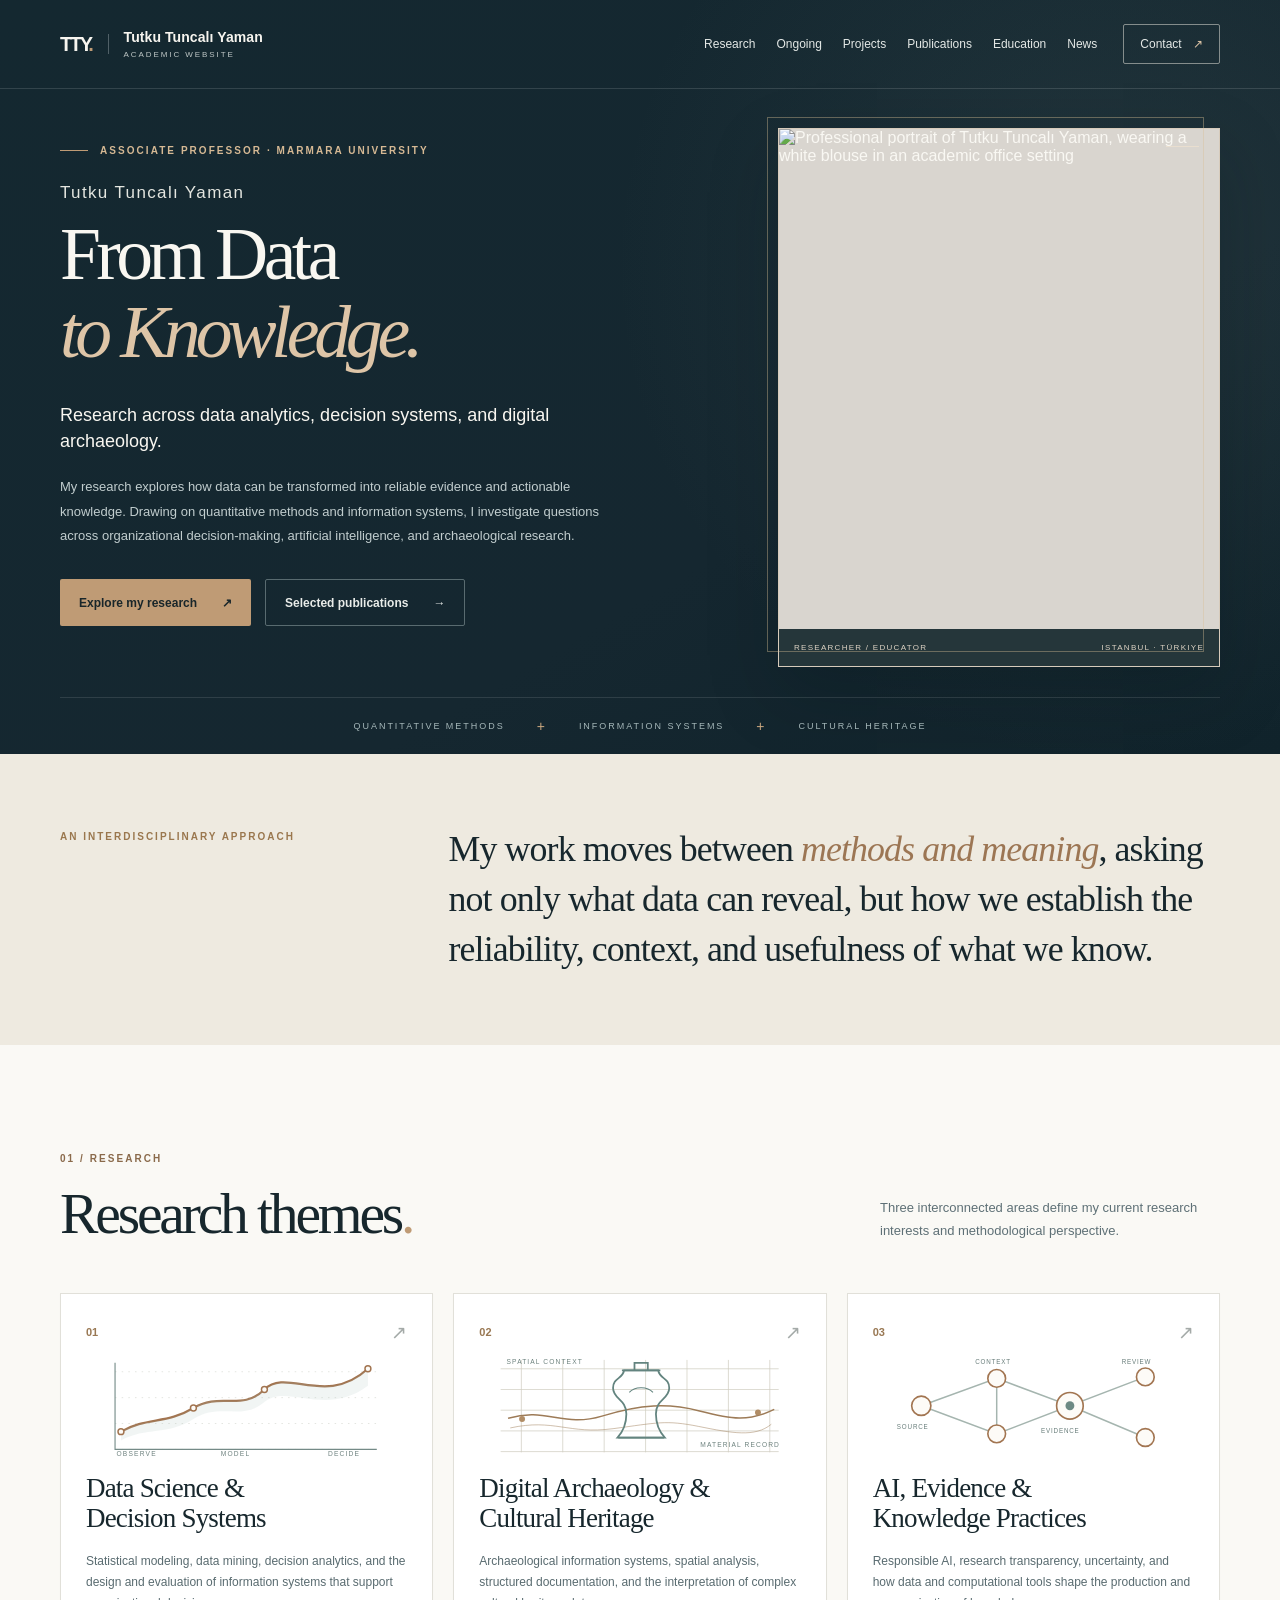
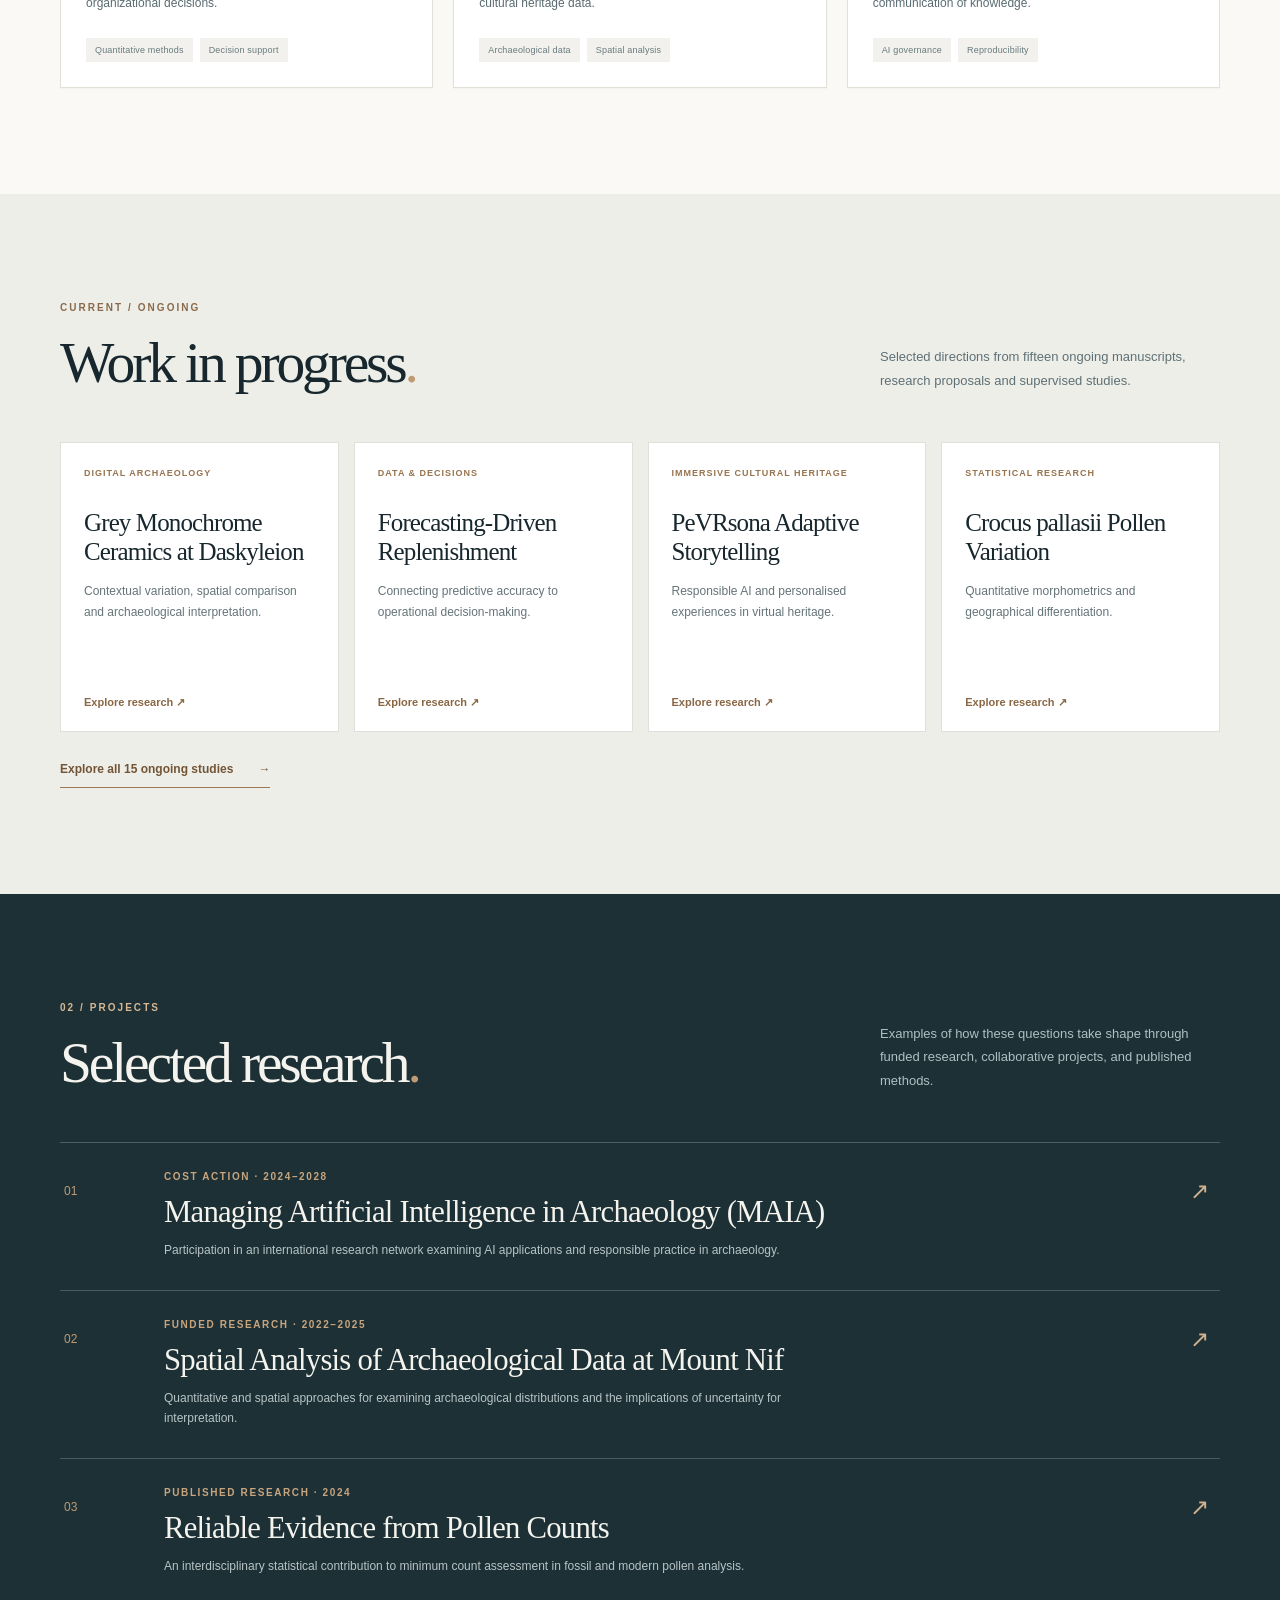
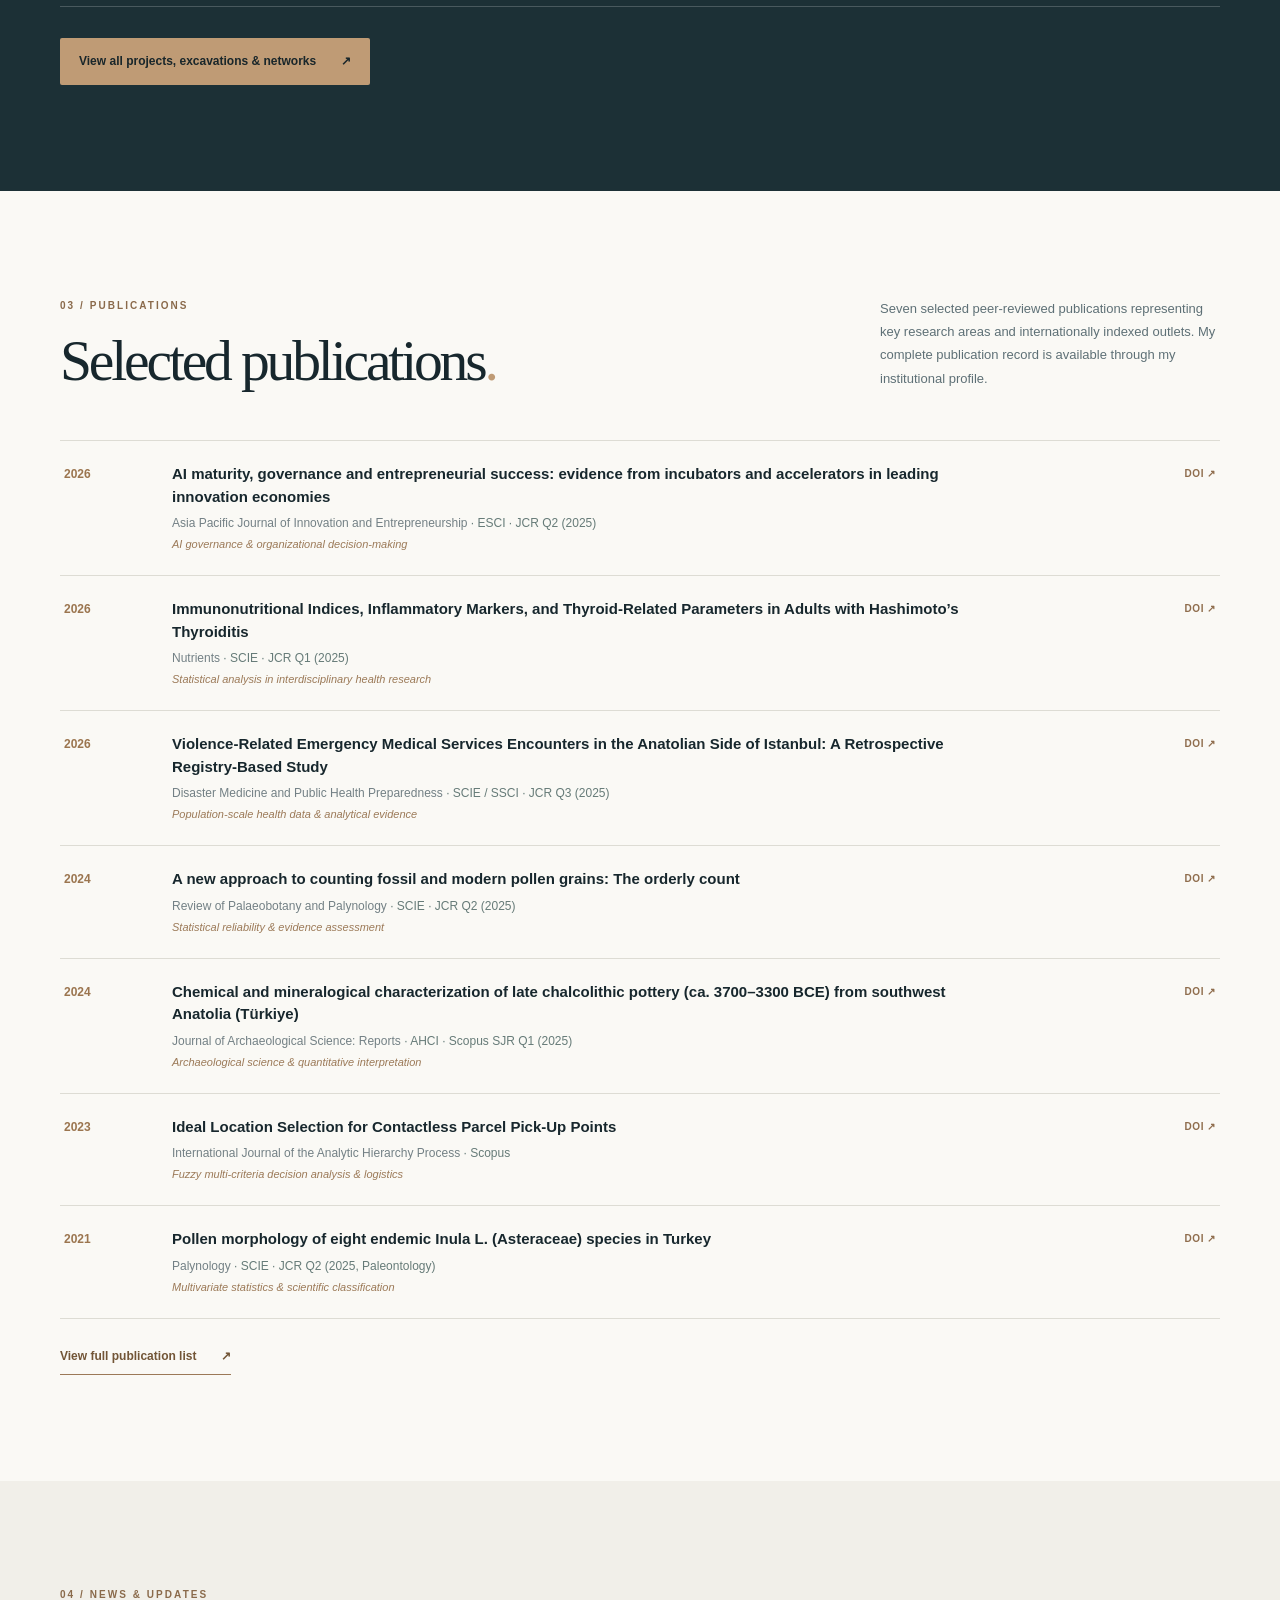
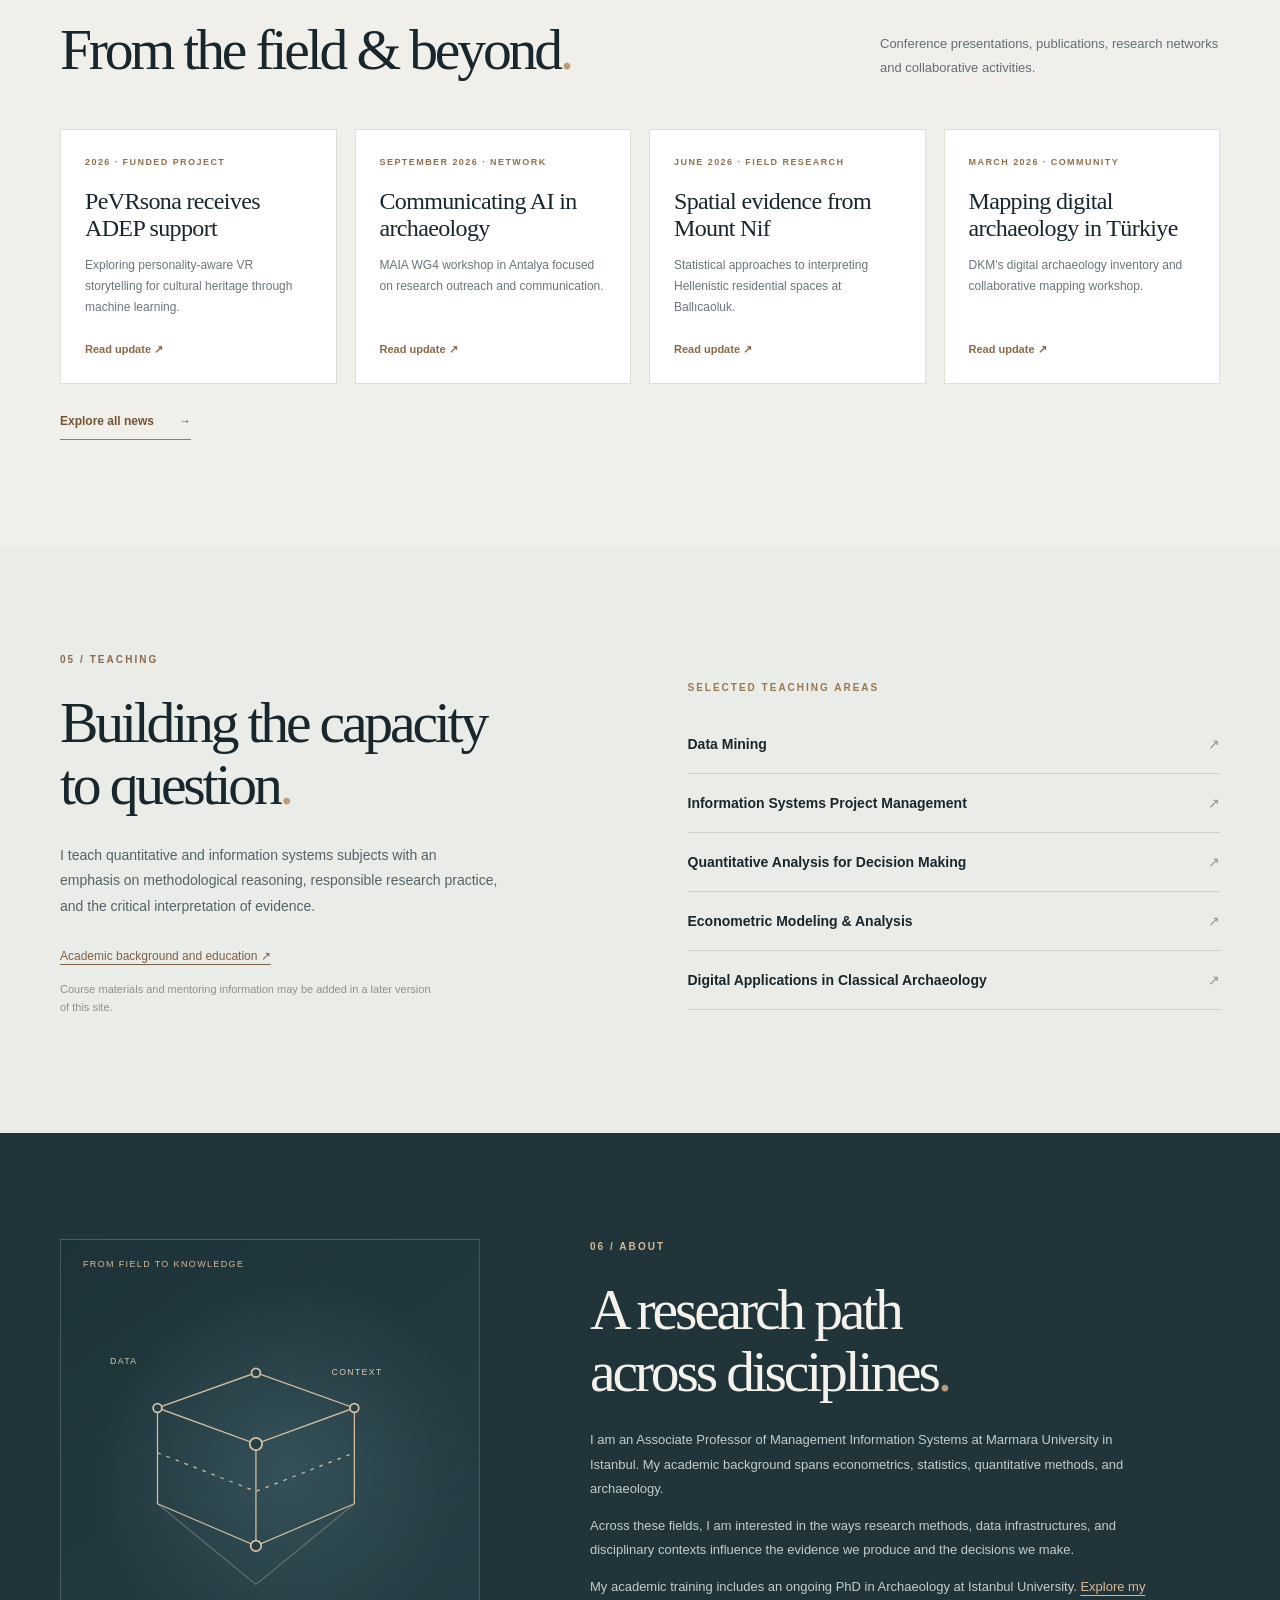
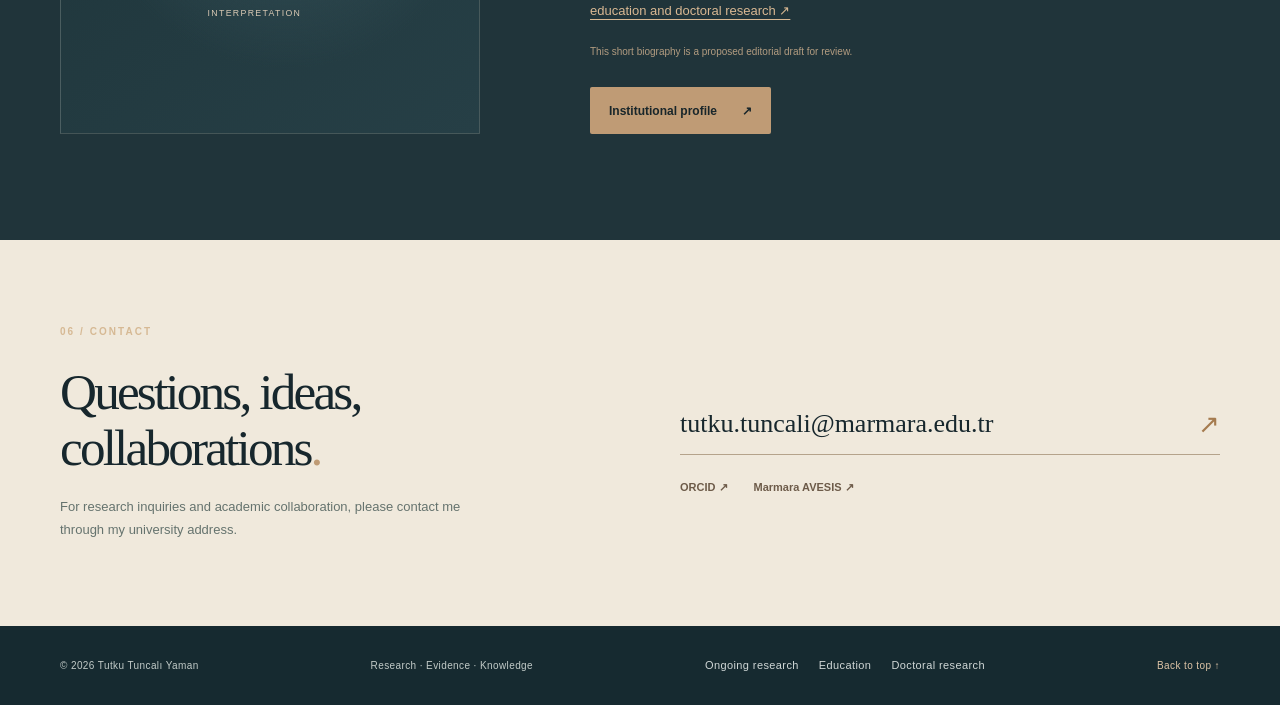
==== index.html @ 41579b4d "Add files via upload" ====
<!DOCTYPE html>

<html lang="en">
<head>
<meta charset="utf-8"/>
<meta content="width=device-width, initial-scale=1" name="viewport"/>
<meta content="#15232a" name="theme-color"/>
<meta content="Tutku Tuncalı Yaman is an Associate Professor of Management Information Systems at Marmara University. Explore research in data analytics, decision systems, AI, and digital archaeology." name="description"/>
<meta content="website" property="og:type"/>
<meta content="Tutku Tuncalı Yaman | Research, Data &amp; Knowledge" property="og:title"/>
<meta content="Research across data analytics, decision systems, and digital archaeology." property="og:description"/>
<title>Tutku Tuncalı Yaman | Research, Data &amp; Knowledge</title>
<link href="styles.css" rel="stylesheet"/>
<script defer="" src="script.js"></script>
<link href="assets/favicon.svg" rel="icon" type="image/svg+xml"/><meta content="assets/tutku-portrait-approved.webp" property="og:image"/></head>
<body>
<a class="skip-link" href="#main">Skip to content</a>
<header class="site-header" id="top">
<div class="header-inner wrap">
<a aria-label="Tutku Tuncalı Yaman, home" class="wordmark" href="#top"><span aria-hidden="true" class="wordmark-monogram">TTY<span class="monogram-dot">.</span></span><span class="wordmark-name">Tutku Tuncalı Yaman<span class="wordmark-line">ACADEMIC WEBSITE</span></span></a>
<button aria-controls="primary-nav" aria-expanded="false" aria-label="Open navigation" class="nav-toggle" type="button"><span></span><span></span><span></span></button>
<nav aria-label="Primary navigation" class="main-nav" id="primary-nav"><a href="#research">Research</a><a href="ongoing.html">Ongoing</a><a href="projects.html">Projects</a><a href="#publications">Publications</a><a href="education.html">Education</a><a href="news.html">News</a><a class="nav-contact" href="#contact">Contact <span aria-hidden="true">↗</span></a></nav>
</div>
</header>
<main id="main">
<section aria-labelledby="hero-title" class="hero">
<div aria-hidden="true" class="hero-underlay"></div>
<div class="wrap hero-inner">
<div class="hero-content">
<p class="eyebrow hero-eyebrow"><span class="eyebrow-line"></span> ASSOCIATE PROFESSOR · MARMARA UNIVERSITY</p>
<p class="hero-name">Tutku Tuncalı Yaman</p>
<h1 id="hero-title">From Data<br/><em>to Knowledge.</em></h1>
<p class="hero-subtitle">Research across data analytics, decision systems, and digital archaeology.</p>
<p class="hero-desc">My research explores how data can be transformed into reliable evidence and actionable knowledge. Drawing on quantitative methods and information systems, I investigate questions across organizational decision-making, artificial intelligence, and archaeological research.</p>
<div class="hero-actions">
<a class="button button-primary" href="#research">Explore my research <span aria-hidden="true">↗</span></a>
<a class="button button-ghost" href="#publications">Selected publications <span aria-hidden="true">→</span></a>
</div>
</div>
<figure class="hero-portrait"><div aria-hidden="true" class="portrait-rule"></div><img alt="Professional portrait of Tutku Tuncalı Yaman, wearing a white blouse in an academic office setting" decoding="async" height="1422" loading="eager" src="assets/tutku-portrait-approved.webp" width="1106"/><figcaption><span>RESEARCHER / EDUCATOR</span><span>ISTANBUL · TÜRKIYE</span></figcaption></figure>
</div>
<div class="hero-bottom wrap"><span>QUANTITATIVE METHODS</span><span aria-hidden="true" class="small-cross">+</span><span>INFORMATION SYSTEMS</span><span aria-hidden="true" class="small-cross">+</span><span>CULTURAL HERITAGE</span></div>
</section>
<section aria-label="Research statement" class="intro-band">
<div class="wrap intro-inner">
<p class="mini-label">AN INTERDISCIPLINARY APPROACH</p>
<p>My work moves between <em>methods and meaning</em>, asking not only what data can reveal, but how we establish the reliability, context, and usefulness of what we know.</p>
</div>
</section>
<section aria-labelledby="research-heading" class="section research-section" id="research">
<div class="wrap">
<div class="section-head">
<div><p class="eyebrow eyebrow-dark">01 / RESEARCH</p><h2 id="research-heading">Research themes<span class="period">.</span></h2></div>
<p class="section-lead">Three interconnected areas define my current research interests and methodological perspective.</p>
</div>
<div class="theme-grid">
<article class="theme-card">
<div class="theme-top"><span class="theme-index">01</span><span aria-hidden="true" class="theme-icon">↗</span></div>
<div aria-hidden="true" class="theme-graphic professional-graphic"><svg aria-hidden="true" class="theme-diagram" viewbox="0 0 400 142" xmlns="http://www.w3.org/2000/svg">
<g stroke="#dadcd5" stroke-width="1"><path d="M22 24H376M22 59H376M22 94H376M22 129H376" stroke-dasharray="2 7"></path></g>
<path d="M22 12V129H376" fill="none" stroke="#748a87" stroke-width="1.5"></path>
<path d="M30 105 C65 85 92 95 128 73S194 78 224 48S307 72 364 20" fill="none" stroke="#a27450" stroke-linecap="round" stroke-width="3"></path>
<path d="M30 117 C65 98 92 111 128 88S194 91 224 65S307 86 364 43L364 20C307 72 266 17 224 48S165 49 128 73S65 85 30 105Z" fill="#a8bdb8" opacity=".16"></path>
<g fill="#fdfbf7" stroke="#a27450" stroke-width="2"><circle cx="30" cy="105" r="4"></circle><circle cx="128" cy="73" r="4"></circle><circle cx="224" cy="48" r="4"></circle><circle cx="364" cy="20" r="4"></circle></g>
<g fill="#6e827f" font-family="Arial,sans-serif" font-size="9" letter-spacing="1.6"><text x="24" y="138">OBSERVE</text><text x="165" y="138">MODEL</text><text x="310" y="138">DECIDE</text></g>
</svg></div>
<h3>Data Science &amp;<br/>Decision Systems</h3>
<p>Statistical modeling, data mining, decision analytics, and the design and evaluation of information systems that support organizational decisions.</p>
<div class="theme-tags"><span>Quantitative methods</span><span>Decision support</span></div>
</article>
<article class="theme-card">
<div class="theme-top"><span class="theme-index">02</span><span aria-hidden="true" class="theme-icon">↗</span></div>
<div aria-hidden="true" class="theme-graphic professional-graphic"><svg aria-hidden="true" class="theme-diagram" viewbox="0 0 400 142" xmlns="http://www.w3.org/2000/svg">
<g fill="none" stroke="#d1cec3" stroke-width="1"><path d="M12 20H388M12 48H388M12 76H388M12 104H388M12 132H388"></path><path d="M40 8V133M96 8V133M152 8V133M208 8V133M264 8V133M320 8V133M376 8V133"></path></g>
<path d="M22 87C73 71 96 100 149 84S238 66 281 77S347 92 382 75" fill="none" stroke="#9d7b57" stroke-width="2"></path>
<path d="M25 100C84 87 104 109 164 101S235 89 280 98S356 113 378 95" fill="none" opacity=".65" stroke="#9d7b57" stroke-width="1"></path>
<g fill="none" stroke="#63847f" stroke-width="2.4" transform="translate(138 4)"><path d="M41 18C39 30 26 28 26 42C26 57 44 57 44 77C44 88 41 99 32 109L96 109C87 99 84 88 84 77C84 57 102 57 102 42C102 28 89 30 87 18Z"></path><path d="M38 18H90M33 109H95M55 18V8H73V18"></path><path d="M48 48C55 40 72 39 80 48" stroke-width="1.4"></path></g>
<circle cx="41" cy="88" fill="#b18d66" r="4"></circle><circle cx="360" cy="79" fill="#b18d66" r="4"></circle>
<g fill="#6c817d" font-family="Arial,sans-serif" font-size="9" letter-spacing="1.5"><text x="20" y="14">SPATIAL CONTEXT</text><text x="282" y="126">MATERIAL RECORD</text></g>
</svg></div>
<h3>Digital Archaeology &amp;<br/>Cultural Heritage</h3>
<p>Archaeological information systems, spatial analysis, structured documentation, and the interpretation of complex cultural heritage data.</p>
<div class="theme-tags"><span>Archaeological data</span><span>Spatial analysis</span></div>
</article>
<article class="theme-card">
<div class="theme-top"><span class="theme-index">03</span><span aria-hidden="true" class="theme-icon">↗</span></div>
<div aria-hidden="true" class="theme-graphic professional-graphic"><svg aria-hidden="true" class="theme-diagram" viewbox="0 0 400 142" xmlns="http://www.w3.org/2000/svg">
<g fill="none" stroke="#a5b5af" stroke-width="2"><path d="M48 70L150 33L249 70L351 31M48 70L150 108L249 70L351 113M150 33L150 108M249 70L351 113"></path></g>
<g fill="#fdfbf7" stroke="#a27551" stroke-width="2.2"><circle cx="48" cy="70" r="13"></circle><circle cx="150" cy="33" r="12"></circle><circle cx="150" cy="108" r="12"></circle><circle cx="249" cy="70" r="18"></circle><circle cx="351" cy="31" r="12"></circle><circle cx="351" cy="113" r="12"></circle></g>
<circle cx="249" cy="70" fill="#6d8983" r="6"></circle>
<g fill="#687d7a" font-family="Arial,sans-serif" font-size="8.5" letter-spacing="1.1"><text x="15" y="101">SOURCE</text><text x="121" y="14">CONTEXT</text><text x="210" y="107">EVIDENCE</text><text x="319" y="14">REVIEW</text></g>
</svg></div>
<h3>AI, Evidence &amp;<br/>Knowledge Practices</h3>
<p>Responsible AI, research transparency, uncertainty, and how data and computational tools shape the production and communication of knowledge.</p>
<div class="theme-tags"><span>AI governance</span><span>Reproducibility</span></div>
</article>
</div>
</div>
</section>
<section class="section home-ongoing-section" id="ongoing"><div class="wrap"><div class="section-head"><div><p class="eyebrow eyebrow-dark">CURRENT / ONGOING</p><h2>Work in progress<span class="period">.</span></h2></div><p class="section-lead">Selected directions from fifteen ongoing manuscripts, research proposals and supervised studies.</p></div><div class="home-ongoing-grid"><a class="home-ongoing-card" href="ongoing.html#research-01"><p class="ongoing-card-tag">DIGITAL ARCHAEOLOGY</p><h3>Grey Monochrome Ceramics at Daskyleion</h3><p>Contextual variation, spatial comparison and archaeological interpretation.</p><span>Explore research ↗</span></a><a class="home-ongoing-card" href="ongoing.html#research-06"><p class="ongoing-card-tag">DATA &amp; DECISIONS</p><h3>Forecasting-Driven Replenishment</h3><p>Connecting predictive accuracy to operational decision-making.</p><span>Explore research ↗</span></a><a class="home-ongoing-card" href="ongoing.html#research-04"><p class="ongoing-card-tag">IMMERSIVE CULTURAL HERITAGE</p><h3>PeVRsona Adaptive Storytelling</h3><p>Responsible AI and personalised experiences in virtual heritage.</p><span>Explore research ↗</span></a><a class="home-ongoing-card" href="ongoing.html#research-08"><p class="ongoing-card-tag">STATISTICAL RESEARCH</p><h3>Crocus pallasii Pollen Variation</h3><p>Quantitative morphometrics and geographical differentiation.</p><span>Explore research ↗</span></a></div><a class="text-link" href="ongoing.html">Explore all 15 ongoing studies <span aria-hidden="true">→</span></a></div></section><section aria-labelledby="projects-heading" class="section projects-section" id="projects">
<div class="wrap">
<div class="section-head section-head-dark"><div><p class="eyebrow">02 / PROJECTS</p><h2 id="projects-heading">Selected research<span class="period">.</span></h2></div><p class="section-lead">Examples of how these questions take shape through funded research, collaborative projects, and published methods.</p></div>
<div class="projects-list">
<article class="project-row"><div class="project-number">01</div><div class="project-info"><p class="project-meta">COST ACTION · 2024–2028</p><h3>Managing Artificial Intelligence in Archaeology (MAIA)</h3><p>Participation in an international research network examining AI applications and responsible practice in archaeology.</p></div><a aria-label="View MAIA project in university profile" class="project-link" href="https://avesis.marmara.edu.tr/14697/projeler" rel="noopener noreferrer" target="_blank">↗</a></article>
<article class="project-row"><div class="project-number">02</div><div class="project-info"><p class="project-meta">FUNDED RESEARCH · 2022–2025</p><h3>Spatial Analysis of Archaeological Data at Mount Nif</h3><p>Quantitative and spatial approaches for examining archaeological distributions and the implications of uncertainty for interpretation.</p></div><a aria-label="View institutional Mount Nif project record" class="project-link" href="https://isletme.marmara.edu.tr/bilimsel-faaliyetler/tubitak-destekli-bilimsel-projeler" rel="noopener noreferrer" target="_blank">↗</a></article>
<article class="project-row"><div class="project-number">03</div><div class="project-info"><p class="project-meta">PUBLISHED RESEARCH · 2024</p><h3>Reliable Evidence from Pollen Counts</h3><p>An interdisciplinary statistical contribution to minimum count assessment in fossil and modern pollen analysis.</p></div><a aria-label="View orderly count journal article" class="project-link" href="https://doi.org/10.1016/j.revpalbo.2024.105156" rel="noopener noreferrer" target="_blank">↗</a></article>
</div><a class="button button-primary archive-cta" href="projects.html">View all projects, excavations &amp; networks  <span aria-hidden="true">↗</span></a>
</div>
</section>
<section aria-labelledby="publications-heading" class="section publications-section" id="publications">
<div class="wrap">
<div class="section-head"><div><p class="eyebrow eyebrow-dark">03 / PUBLICATIONS</p><h2 id="publications-heading">Selected publications<span class="period">.</span></h2></div><p class="section-lead">Seven selected peer-reviewed publications representing key research areas and internationally indexed outlets. My complete publication record is available through my institutional profile.</p></div>
<div class="publication-list">
<article class="publication-item"><span class="publication-year">2026</span><div><h3>AI maturity, governance and entrepreneurial success: evidence from incubators and accelerators in leading innovation economies</h3><p>Asia Pacific Journal of Innovation and Entrepreneurship <span class="publication-index">· ESCI · JCR Q2 (2025)</span></p><p class="publication-relevance">AI governance &amp; organizational decision-making</p></div><a aria-label="Read publication: AI maturity, governance and entrepreneurial success: evidence from incubators and accelerators in leading innovation economies" href="https://doi.org/10.1108/APJIE-10-2025-0151" rel="noopener noreferrer" target="_blank">DOI ↗</a></article>
<article class="publication-item"><span class="publication-year">2026</span><div><h3>Immunonutritional Indices, Inflammatory Markers, and Thyroid-Related Parameters in Adults with Hashimoto’s Thyroiditis</h3><p>Nutrients <span class="publication-index">· SCIE · JCR Q1 (2025)</span></p><p class="publication-relevance">Statistical analysis in interdisciplinary health research</p></div><a aria-label="Read publication: Immunonutritional Indices, Inflammatory Markers, and Thyroid-Related Parameters in Adults with Hashimoto’s Thyroiditis" href="https://doi.org/10.3390/nu18111698" rel="noopener noreferrer" target="_blank">DOI ↗</a></article>
<article class="publication-item"><span class="publication-year">2026</span><div><h3>Violence-Related Emergency Medical Services Encounters in the Anatolian Side of Istanbul: A Retrospective Registry-Based Study</h3><p>Disaster Medicine and Public Health Preparedness <span class="publication-index">· SCIE / SSCI · JCR Q3 (2025)</span></p><p class="publication-relevance">Population-scale health data &amp; analytical evidence</p></div><a aria-label="Read publication: Violence-Related Emergency Medical Services Encounters in the Anatolian Side of Istanbul: A Retrospective Registry-Based Study" href="https://doi.org/10.1017/dmp.2026.10456" rel="noopener noreferrer" target="_blank">DOI ↗</a></article>
<article class="publication-item"><span class="publication-year">2024</span><div><h3>A new approach to counting fossil and modern pollen grains: The orderly count</h3><p>Review of Palaeobotany and Palynology <span class="publication-index">· SCIE · JCR Q2 (2025)</span></p><p class="publication-relevance">Statistical reliability &amp; evidence assessment</p></div><a aria-label="Read publication: A new approach to counting fossil and modern pollen grains: The orderly count" href="https://doi.org/10.1016/j.revpalbo.2024.105156" rel="noopener noreferrer" target="_blank">DOI ↗</a></article>
<article class="publication-item"><span class="publication-year">2024</span><div><h3>Chemical and mineralogical characterization of late chalcolithic pottery (ca. 3700–3300 BCE) from southwest Anatolia (Türkiye)</h3><p>Journal of Archaeological Science: Reports <span class="publication-index">· AHCI · Scopus SJR Q1 (2025)</span></p><p class="publication-relevance">Archaeological science &amp; quantitative interpretation</p></div><a aria-label="Read publication: Chemical and mineralogical characterization of late chalcolithic pottery (ca. 3700–3300 BCE) from southwest Anatolia (Türkiye)" href="https://doi.org/10.1016/j.jasrep.2023.104304" rel="noopener noreferrer" target="_blank">DOI ↗</a></article>
<article class="publication-item"><span class="publication-year">2023</span><div><h3>Ideal Location Selection for Contactless Parcel Pick-Up Points</h3><p>International Journal of the Analytic Hierarchy Process <span class="publication-index">· Scopus</span></p><p class="publication-relevance">Fuzzy multi-criteria decision analysis &amp; logistics</p></div><a aria-label="Read publication: Ideal Location Selection for Contactless Parcel Pick-Up Points" href="https://doi.org/10.13033/ijahp.v15i3.1059" rel="noopener noreferrer" target="_blank">DOI ↗</a></article>
<article class="publication-item"><span class="publication-year">2021</span><div><h3>Pollen morphology of eight endemic Inula L. (Asteraceae) species in Turkey</h3><p>Palynology <span class="publication-index">· SCIE · JCR Q2 (2025, Paleontology)</span></p><p class="publication-relevance">Multivariate statistics &amp; scientific classification</p></div><a aria-label="Read publication: Pollen morphology of eight endemic Inula L. (Asteraceae) species in Turkey" href="https://doi.org/10.1080/01916122.2020.1784306" rel="noopener noreferrer" target="_blank">DOI ↗</a></article>
</div>
<a class="text-link" href="https://avesis.marmara.edu.tr/14697/yayinlar" rel="noopener noreferrer" target="_blank">View full publication list <span aria-hidden="true">↗</span></a>
</div>
</section>
<section aria-labelledby="home-news-heading" class="section home-news-section" id="news"><div class="wrap">
<div class="section-head"><div><p class="eyebrow eyebrow-dark">04 / NEWS &amp; UPDATES</p><h2 id="home-news-heading">From the field &amp; beyond<span class="period">.</span></h2></div><p class="section-lead">Conference presentations, publications, research networks and collaborative activities.</p></div>
<div class="home-news-grid">
<a class="home-news-card" href="news.html#pevrsona-2026"><div class="news-card-meta">2026 · FUNDED PROJECT</div><h3>PeVRsona receives ADEP support</h3><p>Exploring personality-aware VR storytelling for cultural heritage through machine learning.</p><span>Read update ↗</span></a><a class="home-news-card" href="news.html#antalya-2026"><div class="news-card-meta">SEPTEMBER 2026 · NETWORK</div><h3>Communicating AI in archaeology</h3><p>MAIA WG4 workshop in Antalya focused on research outreach and communication.</p><span>Read update ↗</span></a>
<a class="home-news-card" href="news.html#nif-2026"><div class="news-card-meta">JUNE 2026 · FIELD RESEARCH</div><h3>Spatial evidence from Mount Nif</h3><p>Statistical approaches to interpreting Hellenistic residential spaces at Ballıcaoluk.</p><span>Read update ↗</span></a>
<a class="home-news-card" href="news.html#dkm-2026"><div class="news-card-meta">MARCH 2026 · COMMUNITY</div><h3>Mapping digital archaeology in Türkiye</h3><p>DKM's digital archaeology inventory and collaborative mapping workshop.</p><span>Read update ↗</span></a>
</div><a class="text-link" href="news.html">Explore all news <span>→</span></a>
</div></section><section aria-labelledby="teaching-heading" class="section teaching-section" id="teaching">
<div class="wrap teaching-layout"><div><p class="eyebrow eyebrow-dark">05 / TEACHING</p><h2 id="teaching-heading">Building the capacity<br/>to question<span class="period">.</span></h2><p class="teaching-intro">I teach quantitative and information systems subjects with an emphasis on methodological reasoning, responsible research practice, and the critical interpretation of evidence.</p><p class="teaching-education-link"><a href="education.html">Academic background and education ↗</a></p><p class="teaching-note">Course materials and mentoring information may be added in a later version of this site.</p></div><div class="course-panel"><p class="mini-label">SELECTED TEACHING AREAS</p><div class="course">Data Mining <span>↗</span></div><div class="course">Information Systems Project Management <span>↗</span></div><div class="course">Quantitative Analysis for Decision Making <span>↗</span></div><div class="course">Econometric Modeling &amp; Analysis <span>↗</span></div><div class="course">Digital Applications in Classical Archaeology <span>↗</span></div></div></div>
</section>
<section aria-labelledby="about-heading" class="section about-section" id="about">
<div class="wrap about-layout"><div aria-label="Conceptual diagram tracing observations through analysis and interpretation" class="about-figure" role="img"><div class="about-figure-overline">FROM FIELD TO KNOWLEDGE</div><svg aria-hidden="true" viewbox="0 0 380 330" xmlns="http://www.w3.org/2000/svg"><g fill="none" stroke="#d6c1a4" stroke-width="1.4"><path d="M62 75L174 35L286 75L174 116Z"></path><path d="M62 75V184L174 232L286 184V75M174 116V232"></path><path d="M62 126L174 170L286 126" stroke-dasharray="4 7"></path><path d="M62 184L174 276L286 184" opacity=".32"></path></g><g fill="#263f43" stroke="#d6c1a4" stroke-width="2"><circle cx="62" cy="75" r="5"></circle><circle cx="174" cy="35" r="5"></circle><circle cx="286" cy="75" r="5"></circle><circle cx="174" cy="116" r="7"></circle><circle cx="174" cy="232" r="6"></circle></g><g fill="#d9c9b4" font-family="Arial,sans-serif" font-size="10" letter-spacing="1.5"><text x="8" y="25">DATA</text><text x="260" y="38">CONTEXT</text><text x="119" y="312">INTERPRETATION</text></g></svg></div><div class="about-content"><p class="eyebrow">06 / ABOUT</p><h2 id="about-heading">A research path<br/>across disciplines<span class="period">.</span></h2><p>I am an Associate Professor of Management Information Systems at Marmara University in Istanbul. My academic background spans econometrics, statistics, quantitative methods, and archaeology.</p><p>Across these fields, I am interested in the ways research methods, data infrastructures, and disciplinary contexts influence the evidence we produce and the decisions we make.</p><p class="about-education-link">My academic training includes an ongoing PhD in Archaeology at Istanbul University. <a href="education.html">Explore my education and doctoral research ↗</a></p><p class="about-disclaimer">This short biography is a proposed editorial draft for review.</p><a class="button button-primary about-button" href="https://avesis.marmara.edu.tr/14697" rel="noopener noreferrer" target="_blank">Institutional profile <span aria-hidden="true">↗</span></a></div></div>
</section>
<section aria-labelledby="contact-heading" class="contact-section" id="contact"><div class="wrap contact-inner"><div><p class="eyebrow">06 / CONTACT</p><h2 id="contact-heading">Questions, ideas,<br/>collaborations<span class="period">.</span></h2><p>For research inquiries and academic collaboration, please contact me through my university address.</p></div><div class="contact-actions"><a class="contact-email" href="mailto:tutku.tuncali@marmara.edu.tr">tutku.tuncali@marmara.edu.tr <span aria-hidden="true">↗</span></a><div class="contact-links"><a href="https://orcid.org/0000-0001-8742-2625" rel="noopener noreferrer" target="_blank">ORCID ↗</a><a href="https://avesis.marmara.edu.tr/14697" rel="noopener noreferrer" target="_blank">Marmara AVESIS ↗</a></div></div></div></section>
</main>
<footer class="site-footer"><div class="wrap footer-inner"><span>© 2026 Tutku Tuncalı Yaman</span><span>Research · Evidence · Knowledge</span><div class="footer-pages"><a href="ongoing.html">Ongoing research</a><a href="education.html">Education</a><a href="doctoral-research.html">Doctoral research</a></div><a href="#top">Back to top ↑</a></div></footer>
</body>
</html>
---- styles.css ----
:root{--ink:#17272d;--navy:#15232a;--navy-2:#1b3037;--cream:#f5f2eb;--paper:#faf9f5;--white:#fff;--muted:#5e7076;--copper:#bf9b75;--light-copper:#dec5a7;--line:#dddcd4;--font-sans:Inter,"Aptos","Segoe UI",Arial,sans-serif;--font-serif:Iowan Old Style,"Palatino Linotype","Book Antiqua",Georgia,serif}*{box-sizing:border-box}html{scroll-behavior:smooth}body{margin:0;background:var(--paper);color:var(--ink);font-family:var(--font-sans);-webkit-font-smoothing:antialiased}a{color:inherit;text-decoration:none}button{font:inherit}a:focus-visible,button:focus-visible{outline:3px solid #d0a16d;outline-offset:4px}.wrap{width:min(1160px,calc(100% - 96px));margin-inline:auto}.skip-link{position:absolute;left:1rem;top:-10rem;background:white;color:black;padding:.65rem 1rem;z-index:99}.skip-link:focus{top:1rem}.site-header{position:absolute;left:0;right:0;top:0;z-index:20;border-bottom:1px solid rgba(255,255,255,.13)}.header-inner{height:88px;display:flex;align-items:center;justify-content:space-between;gap:30px}.wordmark{display:flex;gap:15px;align-items:center;color:#f7f5ef}.wordmark-monogram{font-weight:700;font-size:20px;letter-spacing:-.12em;border-right:1px solid #506067;padding-right:16px;line-height:1}.monogram-dot,.period{color:var(--copper)}.wordmark-name{font-size:14px;font-weight:620;letter-spacing:.006em}.wordmark-line{display:block;margin-top:5px;color:#bfc7c6;font-weight:400;font-size:8px;letter-spacing:.24em}.main-nav{display:flex;gap:27px;align-items:center}.main-nav a{color:#e4e8e6;font-size:12px;font-weight:500;transition:color .2s}.main-nav a:hover{color:var(--light-copper)}.main-nav .nav-contact{border:1px solid rgba(237,236,226,.5);border-radius:2px;padding:12px 16px;margin-left:5px}.nav-contact span{margin-left:8px;color:var(--light-copper)}.nav-toggle{display:none}.hero{position:relative;background:var(--navy);color:#f9f7f1;min-height:705px;overflow:hidden}.hero-underlay{position:absolute;inset:0;background:radial-gradient(circle at 74% 42%,rgba(79,101,108,.27),transparent 34%),linear-gradient(150deg,#17282e 0%,#142329 68%,#0e1e26 100%)}.hero-inner{position:relative;display:grid;grid-template-columns:1.08fr .92fr;align-items:center;min-height:648px;gap:12px;padding-top:100px}.hero-content{padding-bottom:12px;z-index:1}.eyebrow{font-size:10px;font-weight:650;letter-spacing:.205em;color:#d6b994;line-height:1.5;margin:0 0 25px}.eyebrow-dark{color:#8a6a4b}.hero-eyebrow{display:flex;align-items:center;gap:12px}.eyebrow-line{display:block;width:28px;height:1px;background:var(--copper)}.hero-name{font-size:17px;letter-spacing:.08em;margin:0 0 12px;color:#e4e6e0}.hero h1{font-family:var(--font-serif);font-size:clamp(59px,6.1vw,92px);font-weight:400;line-height:1.04;letter-spacing:-.062em;margin:0 0 30px}.hero h1 em{font-weight:400;color:var(--light-copper);letter-spacing:-.07em}.hero-subtitle{font-size:18px;max-width:560px;line-height:1.48;font-weight:500;margin:0 0 20px}.hero-desc{font-size:13px;line-height:1.9;max-width:540px;color:#c1cdce;margin:0}.hero-actions{display:flex;align-items:center;gap:14px;margin-top:30px;flex-wrap:wrap}.button{display:inline-flex;gap:25px;align-items:center;justify-content:center;min-height:47px;border-radius:2px;padding:13px 19px;font-size:12px;font-weight:650;transition:transform .2s,background .2s}.button:hover{transform:translateY(-2px)}.button-primary{background:var(--copper);color:#19262a}.button-primary:hover{background:#d8b695}.button-ghost{border:1px solid #596b70;color:#e9ece9}.button-ghost:hover{background:rgba(255,255,255,.08)}.hero-art{position:relative;width:100%;aspect-ratio:1/1;max-width:550px;justify-self:end;margin-top:10px;opacity:.96}.art-orbit{position:absolute;border-radius:50%;border:1px solid rgba(216,197,167,.25);top:50%;left:50%;transform:translate(-50%,-50%)}.orbit-outer{width:93%;height:93%;border-style:dashed}.orbit-mid{width:71%;height:71%}.orbit-inner{width:47%;height:47%;border-style:dotted}.art-grid{position:absolute;inset:10%;background-image:linear-gradient(rgba(226,216,195,.06) 1px,transparent 1px),linear-gradient(90deg,rgba(226,216,195,.06) 1px,transparent 1px);background-size:36px 36px;mask-image:radial-gradient(circle,#000,transparent 71%)}.art-connectors{position:absolute;inset:0;width:100%;height:100%}.art-center{position:absolute;left:52%;top:52%;transform:translate(-50%,-50%);font-family:var(--font-serif);font-size:26px;letter-spacing:-.04em;text-align:center;color:#f1e5d4}.art-center span{display:block;font:600 8px var(--font-sans);letter-spacing:.2em;margin-top:8px;color:#bbab98}.art-label{position:absolute;color:#d3c4ad;font-size:9px;letter-spacing:.15em}.art-label-one{left:5%;top:21%}.art-label-two{right:1%;top:30%}.art-label-three{bottom:22%;left:6%}.art-caption{position:absolute;right:10%;bottom:2%;color:#83999d;font-size:8px;letter-spacing:.19em}.hero-bottom{position:relative;min-height:57px;border-top:1px solid rgba(255,255,255,.11);display:flex;justify-content:center;align-items:center;gap:32px;font-size:9px;letter-spacing:.22em;color:#a6b8ba}.small-cross{font-size:14px;color:#c8a67f}.intro-band{background:#eeeae0}.intro-inner{padding:70px 0;display:grid;grid-template-columns:1fr 2.5fr;gap:80px;align-items:start}.mini-label{margin:7px 0 0;white-space:nowrap;font-size:10px;letter-spacing:.2em;font-weight:750;color:#9a774e}.intro-inner>p:last-child{font-family:var(--font-serif);font-size:clamp(23px,2.8vw,36px);line-height:1.4;letter-spacing:-.025em;margin:0}.intro-inner em{color:#9c7654}.section{padding:106px 0}.section-head{display:flex;justify-content:space-between;gap:60px;align-items:end;margin-bottom:48px}.section-head h2,.teaching-section h2,.about-section h2,.contact-section h2{font-family:var(--font-serif);font-size:clamp(43px,4.5vw,62px);line-height:1.08;font-weight:400;letter-spacing:-.055em;margin:0}.section-head .eyebrow{margin-bottom:17px}.section-lead{width:min(340px,100%);font-size:13px;color:var(--muted);line-height:1.8;margin:0 0 2px}.theme-grid{display:grid;grid-template-columns:repeat(3,1fr);gap:20px}.theme-card{min-height:395px;background:white;border:1px solid #eceae4;padding:27px 25px 25px;display:flex;flex-direction:column;transition:box-shadow .2s,transform .2s}.theme-card:hover{box-shadow:0 15px 40px rgba(21,35,42,.07);transform:translateY(-3px)}.theme-top{display:flex;align-items:center;justify-content:space-between}.theme-index{font-size:11px;color:#997853;font-weight:700}.theme-icon{font-size:19px;color:#a4aaa8}.theme-graphic{height:90px;position:relative;margin:18px 0 20px;overflow:hidden}.graphic-data{display:flex;align-items:end;gap:10px;padding-left:20px}.graphic-data span{width:18px;background:#d5c4ae}.graphic-data span:nth-child(1){height:24px}.graphic-data span:nth-child(2){height:48px;background:#afc3bd}.graphic-data span:nth-child(3){height:37px}.graphic-data span:nth-child(4){height:72px;background:#758d89}.graphic-data span:nth-child(5){height:55px}.graphic-data span:nth-child(6){height:83px;background:#8ea7a4}.graphic-heritage .heritage-ring{position:absolute;width:80px;height:80px;border:1px solid #c5ad8f;border-radius:50%;left:32px;top:4px}.heritage-square{position:absolute;border:1px solid #8b9d98;transform:rotate(12deg)}.heritage-square.one{left:66px;top:23px;width:44px;height:44px}.heritage-square.two{left:96px;top:4px;width:61px;height:61px}.heritage-square.three{left:145px;top:38px;width:45px;height:45px}.graphic-knowledge{background:linear-gradient(145deg,transparent 46%,#e3e1d8 46.2%,#e3e1d8 46.7%,transparent 47%),linear-gradient(20deg,transparent 34%,#e3e1d8 34.2%,#e3e1d8 34.6%,transparent 35%)}.graphic-knowledge i{position:absolute;display:block;width:17px;height:17px;border-radius:50%;background:#bd9c78}.graphic-knowledge i:nth-child(1){left:20px;top:32px}.graphic-knowledge i:nth-child(2){left:96px;top:8px;background:#8baba6}.graphic-knowledge i:nth-child(3){left:161px;top:42px}.graphic-knowledge i:nth-child(4){left:96px;top:62px;background:#667d7b}.graphic-knowledge i:nth-child(5){left:216px;top:9px;background:#8baba6}.theme-card h3{font-family:var(--font-serif);font-size:27px;font-weight:400;line-height:1.13;letter-spacing:-.03em;margin:0 0 17px}.theme-card p{font-size:12px;line-height:1.75;color:#596b70;margin:0 0 20px}.theme-tags{display:flex;gap:7px;flex-wrap:wrap;margin-top:auto}.theme-tags span{background:#f2f1ed;padding:7px 9px;color:#687a7d;font-size:9px;letter-spacing:.02em}.projects-section{background:#1c3036;color:#f4f3ed}.section-head-dark .section-lead{color:#afc0c2}.projects-list{border-top:1px solid rgba(255,255,255,.22)}.project-row{display:grid;grid-template-columns:80px 1fr 42px;align-items:start;gap:20px;padding:28px 4px 29px;border-bottom:1px solid rgba(255,255,255,.20)}.project-number{color:#bf9b75;font-size:12px;padding-top:13px}.project-meta{color:#c9a57e;font-size:10px;letter-spacing:.16em;font-weight:650;margin:0 0 13px}.project-info h3{font:400 clamp(23px,2.4vw,32px)/1.15 var(--font-serif);letter-spacing:-.025em;margin:0 0 10px}.project-info>p:last-child{color:#b8c4c5;font-size:12px;line-height:1.7;margin:0;max-width:675px}.project-link{font-size:23px;text-align:right;color:#d0b292;padding:7px}.project-link:hover{color:white}.publication-list{border-top:1px solid var(--line)}.publication-item{display:grid;grid-template-columns:80px 1fr 66px;gap:28px;align-items:start;padding:22px 4px;border-bottom:1px solid var(--line)}.publication-year{font-size:12px;font-weight:650;color:#9b754f;padding-top:4px}.publication-item h3{font-size:15px;font-weight:620;line-height:1.5;margin:0 0 8px}.publication-item p{font-size:12px;color:#738085;margin:0}.publication-item a{font-size:10px;font-weight:750;letter-spacing:.06em;color:#8f6d4d;padding-top:5px;text-align:right}.publication-item a:hover{text-decoration:underline}.text-link{margin-top:30px;display:inline-flex;gap:25px;align-items:center;border-bottom:1px solid #9b7957;padding-bottom:11px;color:#725536;font-size:12px;font-weight:650}.teaching-section{background:#eaece7}.teaching-layout{display:grid;grid-template-columns:1fr 1fr;gap:95px}.teaching-intro{font-size:14px;line-height:1.85;color:#526469;max-width:440px;margin:26px 0}.teaching-note{font-size:11px;line-height:1.65;color:#889391;max-width:380px}.course-panel{padding-top:23px}.course-panel .mini-label{margin-bottom:22px}.course{display:flex;align-items:center;justify-content:space-between;gap:20px;padding:21px 0;border-bottom:1px solid #cbd2cf;font-size:14px;font-weight:550}.course span{color:#8c9996}.about-section{background:#20343a;color:#f4f2eb}.about-layout{display:grid;grid-template-columns:.8fr 1.2fr;gap:110px;align-items:center}.about-mark{position:relative;min-height:375px;border:1px solid rgba(230,226,211,.19);background:radial-gradient(circle at 60% 33%,#354e53 0,transparent 50%),linear-gradient(140deg,#182e34,#294149);display:flex;align-items:center;justify-content:center;overflow:hidden}.about-mark:before,.about-mark:after{content:"";position:absolute;border:1px solid rgba(209,184,147,.25);width:310px;height:310px;border-radius:50%;left:15%;top:3%}.about-mark:after{width:225px;height:225px;left:25%;top:14%;border-style:dashed}.about-monogram{font:400 180px var(--font-serif);letter-spacing:-.12em;color:#e6dbca;position:relative;z-index:1}.about-monogram span{color:#bf9b75}.about-micro{position:absolute;bottom:25px;left:26px;font-size:9px;letter-spacing:.2em;line-height:1.8;color:#b7c5c1}.about-section h2{margin-bottom:25px}.about-content>p:not(.eyebrow){color:#c4cdca;font-size:13px;line-height:1.85;max-width:560px}.about-content .about-disclaimer{color:#b29c80!important;font-size:10px!important;margin-top:20px}.about-button{margin-top:16px}.contact-section{background:#f0e9dc;padding:84px 0}.contact-inner{display:grid;grid-template-columns:1fr 1fr;gap:80px;align-items:center}.contact-section h2{font-size:clamp(42px,4vw,57px)}.contact-inner>div:first-child>p:last-child{font-size:13px;color:#65736e;line-height:1.8;margin:20px 0 0;max-width:410px}.contact-actions{padding-top:38px}.contact-email{font:400 clamp(19px,2.1vw,26px) var(--font-serif);border-bottom:1px solid #b5a38b;padding-bottom:14px;display:flex;justify-content:space-between;gap:10px}.contact-email span{color:#a57b4f}.contact-links{display:flex;gap:26px;flex-wrap:wrap;margin-top:26px}.contact-links a{font-size:11px;font-weight:650;color:#6d5b49}.site-footer{background:#162a30;color:#c2cbc8}.footer-inner{min-height:79px;display:flex;align-items:center;justify-content:space-between;gap:20px;font-size:10px;letter-spacing:.04em}.footer-inner a{color:#dec5a7}@media(max-width:1000px){.wrap{width:min(100% - 60px,1160px)}.main-nav{gap:16px}.main-nav a{font-size:11px}.hero-inner{grid-template-columns:1fr .85fr}.hero h1{font-size:clamp(55px,6.5vw,80px)}.hero-subtitle{font-size:16px}.hero-desc{font-size:12px}.theme-grid{gap:12px}.theme-card{padding:22px 19px}.theme-card h3{font-size:25px}.teaching-layout{gap:50px}.about-layout{gap:65px}}@media(max-width:760px){.wrap{width:calc(100% - 40px)}.header-inner{height:72px}.nav-toggle{display:flex;width:43px;height:39px;flex-direction:column;align-items:center;justify-content:center;gap:5px;border:1px solid #6f8286;border-radius:2px;background:transparent;cursor:pointer}.nav-toggle span{display:block;width:18px;height:1px;background:#fff}.main-nav{display:none;position:absolute;top:72px;left:0;right:0;background:#20343a;flex-direction:column;align-items:stretch;gap:0;padding:12px 20px 24px;box-shadow:0 12px 18px rgba(0,0,0,.18)}.main-nav.is-open{display:flex}.main-nav a{padding:14px 5px;border-bottom:1px solid rgba(255,255,255,.1);font-size:13px}.main-nav .nav-contact{padding:14px;margin:15px 0 0;text-align:center}.hero{min-height:unset}.hero-inner{display:flex;flex-direction:column;gap:5px;padding-top:142px;padding-bottom:20px;min-height:unset}.hero-content{width:100%}.hero h1{font-size:clamp(58px,11vw,80px)}.hero-desc{font-size:13px}.hero-art{width:min(460px,90%);justify-self:center;align-self:center;margin:5px 0 -25px}.hero-bottom{gap:13px;flex-wrap:wrap;min-height:70px;font-size:8px;letter-spacing:.1em;text-align:center}.intro-inner{grid-template-columns:1fr;gap:20px;padding:50px 0}.intro-inner>p:last-child{font-size:27px}.section{padding:65px 0}.section-head{flex-direction:column;align-items:start;gap:18px;margin-bottom:32px}.section-head h2,.teaching-section h2,.about-section h2,.contact-section h2{font-size:clamp(42px,8vw,55px)}.section-lead{max-width:500px;width:100%}.theme-grid{grid-template-columns:1fr}.theme-card{min-height:auto;padding:22px}.theme-graphic{height:66px;margin:12px 0 15px}.theme-card h3 br{display:none}.theme-card h3{font-size:25px}.theme-card p{max-width:580px}.project-row{grid-template-columns:35px 1fr 25px;gap:10px}.project-info h3{font-size:25px}.publication-item{grid-template-columns:46px 1fr;gap:12px}.publication-item a{grid-column:2;text-align:left;padding-top:0}.teaching-layout,.about-layout,.contact-inner{grid-template-columns:1fr;gap:35px}.course-panel{padding-top:0}.about-mark{min-height:260px}.about-monogram{font-size:140px}.contact-actions{padding-top:0}.footer-inner{flex-wrap:wrap;justify-content:center;text-align:center;padding:20px 0}.footer-inner span:nth-child(2){display:none}}@media(prefers-reduced-motion:reduce){html{scroll-behavior:auto}*,*:before,*:after{transition-duration:0.01ms!important;animation-duration:0.01ms!important}}

/* v0.2: restrained publication context and indexing metadata */
.publication-item .publication-relevance{margin-top:6px;font-size:11px;line-height:1.55;color:#9b7957;font-style:italic}.publication-index{color:#667b78}.publication-item h3{max-width:830px}


/* v0.3: Multi-page archive with retained editorial identity */
.main-nav{gap:21px}.main-nav a[aria-current="page"]{color:var(--light-copper)}
.archive-cta{margin-top:31px}.home-news-section{background:#f1efe9}.home-news-grid{display:grid;grid-template-columns:repeat(3,minmax(0,1fr));gap:18px}.home-news-card{display:flex;flex-direction:column;min-height:255px;background:#fff;border:1px solid #e3ded5;padding:27px 24px;transition:transform .22s,border-color .22s}.home-news-card:hover{transform:translateY(-3px);border-color:#ba9b76}.news-card-meta{font-size:9px;letter-spacing:.16em;color:#906f4a;font-weight:700;margin-bottom:21px}.home-news-card h3{font:400 27px/1.12 var(--font-serif);letter-spacing:-.027em;margin:0 0 13px}.home-news-card p{font-size:12px;line-height:1.75;color:#67767a;margin:0 0 24px}.home-news-card>span{margin-top:auto;color:#8b6947;font-size:11px;font-weight:650}
.inner-hero{background:#192b32;color:#f7f5f0;position:relative;overflow:hidden}.inner-hero:before{content:"";position:absolute;inset:0;background:radial-gradient(circle at 80% 65%,rgba(145,122,92,.13),transparent 42%),linear-gradient(135deg,#172830,#1d353b)}.inner-hero-grid{min-height:490px;padding-top:146px;padding-bottom:80px;display:grid;grid-template-columns:1.45fr .65fr;gap:55px;align-items:center;position:relative}.inner-hero h1{font:400 clamp(48px,6vw,77px)/1.06 var(--font-serif);letter-spacing:-.055em;margin:0 0 24px}.inner-lead{max-width:650px;color:#bdcbca;font-size:15px;line-height:1.8;margin:0}.inner-hero-actions{display:flex;gap:13px;flex-wrap:wrap;margin-top:30px}.inner-visual{min-height:260px;position:relative;border:1px solid rgba(220,196,160,.3);background:linear-gradient(145deg,rgba(184,144,105,.16),transparent 45%),linear-gradient(155deg,#1b3136,#17262b);overflow:hidden}.inner-visual>span{display:block;position:relative;z-index:2;color:#dfd0bc;letter-spacing:.24em;font-size:11px;margin:24px 30px}.inner-visual>span:nth-child(2){margin-left:60px}.inner-visual>span:nth-child(3){margin-left:92px}.visual-arch{position:absolute;left:18%;top:15%;border:1px solid #c6ab88;border-radius:50% 50% 2px 2px;width:60%;height:115%;opacity:.36;box-shadow:0 0 0 28px rgba(192,171,140,.04),0 0 0 64px rgba(192,171,140,.04)}
.archive-toc{background:#e4e8e4}.archive-toc-inner{display:flex;gap:0;flex-wrap:wrap}.archive-toc a{flex:1;padding:22px 15px;border-right:1px solid #d3d6d0;font-size:12px;font-weight:750;color:#8f6e4b}.archive-toc a:first-child{border-left:1px solid #d3d6d0}.archive-toc span{margin-left:13px;color:#293d42;font-size:12px;font-weight:580}.archive-section{background:#faf9f5}.archive-projects{border-top:1px solid #d7dad4}.archive-project{display:grid;grid-template-columns:135px minmax(0,1fr) 30px;gap:34px;padding:29px 4px 30px;border-bottom:1px solid #d7dad4}.archive-year{padding-top:5px;font-size:13px;color:#906c48;white-space:nowrap}.archive-kicker{font-size:10px;color:#7d827d;letter-spacing:.10em;text-transform:uppercase;margin-bottom:9px;font-weight:700}.kicker-dot{color:#b18e68}.archive-project h3{font:400 clamp(22px,2.6vw,30px)/1.2 var(--font-serif);letter-spacing:-.025em;margin:0 0 12px}.archive-project p{margin:0;max-width:760px;color:#677477;font-size:12px;line-height:1.8}.archive-link{font-size:26px;color:#9c7b56}.archive-footnote{font-size:11px;line-height:1.7;color:#7b8687;margin-top:21px}.archive-footnote a{color:#886848;text-decoration:underline;text-underline-offset:3px}
.fieldwork-section{background:#1c3036;color:#f4f3ed}.fieldwork-section .section-lead{color:#bac8c7}.fieldwork-grid{display:grid;grid-template-columns:repeat(3,minmax(0,1fr));gap:15px}.fieldwork-card{border:1px solid rgba(221,220,208,.24);min-height:237px;padding:25px 24px;background:rgba(255,255,255,.024)}.fieldwork-num{color:#c4a17d;font-size:10px;font-weight:700;letter-spacing:.10em}.fieldwork-card h3{font:400 28px/1.15 var(--font-serif);margin:29px 0 7px}.fieldwork-place{font-size:11px;letter-spacing:.08em;color:#d6b994}.fieldwork-card p{font-size:12px;color:#bbc8c5;line-height:1.75;margin:19px 0 0}.archive-muted{color:#b2bebb;font-size:10px;line-height:1.7;margin:21px 0 0}
.network-grid{display:grid;grid-template-columns:1fr 1fr;gap:20px}.network-card{padding:30px 32px;border:1px solid #dedfd8;background:#f2f1eb;min-height:285px;display:flex;flex-direction:column}.network-top{display:flex;justify-content:space-between;gap:12px;font-size:10px;letter-spacing:.12em;color:#8e734f;font-weight:750}.network-card h3{font:400 30px/1.2 var(--font-serif);margin:25px 0 12px}.network-card p{color:#657477;font-size:12px;line-height:1.85;margin:0 0 20px}.network-card a{margin-top:auto;font-size:11px;color:#896847;font-weight:700}
.news-visual{padding:27px 32px;color:#dec7a9}.news-visual-overline{font-size:10px;letter-spacing:.18em}.news-visual-date{font:400 124px/1 var(--font-serif);letter-spacing:-.08em;color:#d9c4a7;margin:5px 0}.news-visual-date span{font:600 14px var(--font-sans);letter-spacing:.2em;margin-left:13px}.news-visual-text{font:500 11px/1.9 var(--font-sans);letter-spacing:.24em;color:#a5b4b4}.news-archive{background:#faf9f5}.news-archive-top{display:flex;align-items:end;justify-content:space-between;gap:30px;margin-bottom:35px;flex-wrap:wrap}.news-archive-top h2{font:400 clamp(42px,4.7vw,60px)/1 var(--font-serif);letter-spacing:-.05em;margin:0}.news-filters{display:flex;gap:7px;flex-wrap:wrap}.news-filter{border:1px solid #d5d7d0;background:transparent;padding:10px 14px;color:#647375;font-weight:650;font-size:11px;border-radius:2px;cursor:pointer}.news-filter.active,.news-filter:hover{background:#20363a;color:#fff;border-color:#20363a}.news-list{border-top:1px solid #cfd5d0}.news-entry{display:grid;grid-template-columns:120px minmax(0,1fr);gap:24px;border-bottom:1px solid #d7dcd6;padding:30px 4px 34px;scroll-margin-top:30px}.news-date{display:flex;flex-direction:column;gap:2px}.news-date strong{font:400 46px/1 var(--font-serif);letter-spacing:-.05em;color:#8f6c48}.news-date span{font-size:10px;color:#7f8988;letter-spacing:.13em;font-weight:750}.news-main .news-type{display:inline-block;color:#8c7253;font-size:10px;letter-spacing:.13em;text-transform:uppercase;font-weight:700;margin:0 0 10px}.news-main h2{font:400 clamp(23px,2.6vw,34px)/1.18 var(--font-serif);letter-spacing:-.025em;margin:0 0 13px}.news-main p{font-size:12px;line-height:1.85;color:#617074;max-width:780px;margin:0 0 15px}.news-main a{font-size:11px;font-weight:700;color:#9a734b}.news-entry[hidden]{display:none!important}.news-no-results{color:#657477;padding:40px 0}
@media(max-width:1000px){.main-nav{gap:13px}.inner-hero-grid{grid-template-columns:1.2fr .8fr;gap:30px}.archive-project{grid-template-columns:110px 1fr 24px;gap:18px}.fieldwork-grid{grid-template-columns:repeat(2,minmax(0,1fr))}.home-news-card{padding:20px}.home-news-card h3{font-size:24px}}
@media(max-width:760px){.inner-hero-grid{display:block;min-height:auto;padding-top:125px;padding-bottom:60px}.inner-hero h1{font-size:55px}.inner-lead{font-size:14px}.inner-visual{display:none}.archive-toc-inner{display:block}.archive-toc a{display:block;border-left:1px solid #d3d6d0}.archive-project{grid-template-columns:1fr 25px;gap:8px 10px}.archive-year{grid-column:1/-1;font-size:11px}.archive-project h3{font-size:25px}.archive-kicker{line-height:1.6}.fieldwork-grid{grid-template-columns:1fr}.fieldwork-card{min-height:190px}.fieldwork-card h3{margin-top:16px}.network-grid{grid-template-columns:1fr}.network-card{min-height:unset}.home-news-grid{grid-template-columns:1fr}.home-news-card{min-height:195px}.news-archive-top{display:block}.news-archive-top h2{margin-bottom:28px}.news-entry{grid-template-columns:62px 1fr;gap:13px;padding-top:25px}.news-date strong{font-size:39px}.news-date span{font-size:9px;letter-spacing:0}.news-main h2{font-size:24px}.archive-cta{line-height:1.4;white-space:normal;justify-content:start;text-align:left}}

/* v0.4: supplied-document project award and editorial news photography */
.archive-project.special-project{background:#f2eee5;padding-left:21px;padding-right:20px;border-top:1px solid #d7c6ac}
.project-note{font-size:10px;color:#8e7758;line-height:1.7;margin-top:12px}
.home-news-grid{grid-template-columns:repeat(4,minmax(0,1fr))}
.home-news-card h3{font-size:24px}
.news-entry.with-photo{grid-template-columns:105px minmax(0,1fr) 205px;gap:22px}
.news-thumb{margin:0;align-self:start;border:1px solid #dedbd3;overflow:hidden;background:#e8e4da;border-radius:2px;max-height:165px}
.news-thumb img{width:100%;height:165px;object-fit:cover;object-position:center;display:block;transition:transform .25s ease}
.news-entry:hover .news-thumb img{transform:scale(1.035)}
.news-main h2{max-width:750px}
.news-date span{line-height:1.55;max-width:130px}
@media(max-width:1100px){.home-news-grid{grid-template-columns:repeat(2,minmax(0,1fr))}}
@media(max-width:960px){.news-entry.with-photo{grid-template-columns:82px minmax(0,1fr) 155px}.news-thumb img{height:150px}.news-thumb{max-height:150px}}
@media(max-width:760px){.home-news-grid{grid-template-columns:1fr}.news-entry.with-photo{grid-template-columns:62px minmax(0,1fr);gap:13px}.news-entry.with-photo .news-thumb{grid-column:2;max-width:350px;max-height:185px}.news-entry.with-photo .news-thumb img{height:185px}.news-date span{letter-spacing:.005em}.archive-project.special-project{padding-left:15px;padding-right:15px}}
@media(prefers-reduced-motion:reduce){.news-thumb img{transition:none}}

/* v0.5 conference archive source transparency and year filtering */
.news-year-control{display:inline-flex;align-items:center;gap:8px;font-size:12px;color:#51616a;white-space:nowrap;align-self:center;margin-left:auto}
.news-year-control select{border:1px solid #cbd0cb;border-radius:2px;background:#fff;padding:9px 10px;font:inherit;color:#182a32;min-width:95px}
.news-source-note{font-size:12px;line-height:1.75;color:#607077;max-width:750px;padding:4px 0 22px;border-bottom:1px solid #e0e3dd;margin:0 0 16px}
@media(max-width:720px){.news-year-control{margin-left:0}.news-year-control select{min-height:40px}.news-source-note{font-size:12px}}

/* v0.6: verified destination hierarchy for conference sources */
.news-publication-links{display:flex;flex-wrap:wrap;gap:.45rem 1.25rem;margin-top:.8rem;align-items:center}
.news-publication-links a{display:inline-flex;align-items:center;font-size:.85rem;line-height:1.6;text-underline-offset:.25em;text-decoration-thickness:1px}
.news-publication-links a:hover{text-decoration-thickness:2px}
.news-publication-links a[data-source-type="official-programme"],.news-publication-links a[data-source-type="institutional-record"]{opacity:.85}


/* v0.7 new research and education sections, aligned with the existing design */
.main-nav {gap:21px}
.main-nav a[aria-current] {color:#d7b58e}
.footer-inner {flex-wrap:wrap;row-gap:14px}
.footer-pages {display:flex;gap:20px;flex-wrap:wrap}
.footer-pages a {font-size:11px;color:#d0d7d6}
.footer-pages a:hover {color:#d7b58e}
.home-ongoing-section {background:#eeeee8}
.home-ongoing-grid {display:grid;grid-template-columns:repeat(4,minmax(0,1fr));gap:15px}
.home-ongoing-card {padding:25px 23px 22px;min-height:290px;background:#fff;border:1px solid #e0dfd9;display:flex;flex-direction:column;transition:transform .2s,box-shadow .2s}
.home-ongoing-card:hover {transform:translateY(-3px);box-shadow:0 13px 26px rgba(14,32,37,.07)}
.ongoing-card-tag {font-size:9px;color:#97744e;font-weight:700;letter-spacing:.11em;margin:0 0 30px}
.home-ongoing-card h3 {font:400 25px/1.17 var(--font-serif);letter-spacing:-.035em;margin:0 0 15px}
.home-ongoing-card>p:not(.ongoing-card-tag){font-size:12px;color:#657478;line-height:1.7;margin:0 0 25px}
.home-ongoing-card>span {margin-top:auto;color:#896744;font-size:11px;font-weight:700}
.about-education-link,.teaching-education-link{font-size:12px;line-height:1.8;color:#c6d4d1}
.about-education-link a,.teaching-education-link a{color:#d9b893;text-decoration:underline;text-underline-offset:4px}
.teaching-education-link a{color:#806044}
.research-toc .archive-toc-inner{flex-wrap:wrap}
.research-toc a{flex:1 1 205px;min-width:0;line-height:1.5}
.research-toc span{display:block;margin:7px 0 0;line-height:1.4}
.ongoing-introduction{padding:38px 0 6px}
.ongoing-introduction p{max-width:900px;font-size:12px;line-height:1.9;color:#69777b;margin:0}
.ongoing-group{padding:88px 0}
.ongoing-group:nth-of-type(odd){background:#f1f0eb}
.ongoing-list{border-top:1px solid #d9ddd7}
.ongoing-entry{display:grid;grid-template-columns:125px minmax(0,1fr);gap:36px;border-bottom:1px solid #d9ddd7;padding:34px 5px 37px;scroll-margin-top:40px}
.ongoing-index{font:400 38px/1 var(--font-serif);letter-spacing:-.05em;color:#b19b7d}
.ongoing-index span{font:500 10px var(--font-sans);color:#86918e;letter-spacing:.07em}
.ongoing-entry-body{max-width:880px}
.ongoing-status{font-size:10px!important;letter-spacing:.095em!important;font-weight:700;color:#9c7852!important;text-transform:uppercase;margin:0 0 12px!important}
.ongoing-entry h3{font:400 clamp(25px,3vw,36px)/1.18 var(--font-serif);letter-spacing:-.025em;margin:0 0 20px}
.ongoing-entry-body>p{font-size:12px;line-height:1.85;color:#647277;margin:0 0 12px}
.ongoing-credit{font-size:11px!important;color:#876944!important;border-left:2px solid #c9ac84;padding:7px 0 7px 15px;margin-top:17px!important}
.education-timeline{border-top:1px solid #d5d9d3}
.education-item{display:grid;grid-template-columns:225px minmax(0,1fr);gap:35px;padding:32px 10px;border-bottom:1px solid #d5d9d3}
.education-period{font:400 29px/1.2 var(--font-serif);color:#9a7852;letter-spacing:-.045em}
.education-type{font-size:10px;color:#89948e;font-weight:700;letter-spacing:.15em;margin:0 0 10px}
.education-item h3{font:400 clamp(26px,3vw,34px)/1.16 var(--font-serif);margin:0 0 12px}
.education-institution{font-size:14px;font-weight:650;margin:0 0 8px}
.education-unit{font-size:12px;color:#647477;margin:0}
.education-current{background:#eeeae0;padding-left:20px;border-top:1px solid #cab592}
.education-detail-link{display:inline-block;margin-top:17px;color:#8f6e49;border-bottom:1px solid #a98b68;font-size:12px;font-weight:700;padding-bottom:8px}
.education-reference{font-size:11px;color:#718080;margin-top:22px}
.education-reference a{color:#86623f;text-decoration:underline}
.thesis-section{background:#e9ece7}
.thesis-grid{display:grid;grid-template-columns:1fr 1fr;gap:20px}
.thesis-card{padding:30px 32px;background:#fff;border:1px solid #dce0d9;min-height:285px}
.thesis-year{font-size:10px!important;font-weight:700;letter-spacing:.14em;color:#96734a!important;margin:0 0 29px!important}
.thesis-card h3{font:400 29px/1.18 var(--font-serif);letter-spacing:-.027em;margin:0 0 16px}
.thesis-card p{font-size:12px;line-height:1.75;color:#627277;margin:0 0 7px}
.education-bridge{background:#1c3036;color:#f7f4ef}
.bridge-inner{display:grid;grid-template-columns:1.15fr .85fr;gap:60px;align-items:center}
.education-bridge h2{font:400 clamp(38px,4.3vw,56px)/1.12 var(--font-serif);letter-spacing:-.05em;margin:0 0 22px}
.education-bridge p:not(.eyebrow){max-width:670px;font-size:13px;line-height:1.9;color:#bac7c8}
.education-bridge .button{margin-top:18px}
.bridge-pattern{display:flex;flex-direction:column;gap:18px;padding:28px;border:1px solid #5d6f72;min-height:270px;justify-content:center}
.bridge-pattern span{font-size:15px;letter-spacing:.14em;color:#dcc7ac;border-bottom:1px solid #56666b;padding-bottom:22px;line-height:1.4}
.bridge-pattern span:last-child{border:0;padding:0}
.doctoral-hero .inner-hero-grid{min-height:520px}
.doctoral-overline{font-size:10px;font-weight:700;letter-spacing:.12em;color:#8d6c48;margin-bottom:55px}
.doctoral-grid{display:grid;grid-template-columns:1fr .9fr;gap:70px}
.doctoral-grid h2,.doctoral-note h2{font:400 clamp(39px,4.7vw,60px)/1.12 var(--font-serif);letter-spacing:-.05em;margin:0}
.doctoral-prose p{font-size:14px;line-height:1.95;color:#65767a;margin:0 0 23px}
.doctoral-questions{background:#e9ece8}
.doctoral-question-grid{display:grid;grid-template-columns:repeat(3,minmax(0,1fr));gap:16px}
.doctoral-question-grid article{padding:30px 25px 33px;background:#fff;border:1px solid #dadfd8;min-height:275px}
.doctoral-question-grid span{color:#ab8c68;font-size:12px;letter-spacing:.09em}
.doctoral-question-grid h3{font:400 29px/1.14 var(--font-serif);margin:32px 0 15px}
.doctoral-question-grid p{font-size:12px;line-height:1.85;color:#667578;margin:0}
.doctoral-note{max-width:920px}
.doctoral-note>p:not(.eyebrow){max-width:820px;color:#69787b;font-size:13px;line-height:1.9}
.doctoral-note-actions{display:flex;flex-wrap:wrap;gap:30px}
@media(max-width:1100px){.home-ongoing-grid{grid-template-columns:repeat(2,minmax(0,1fr))}.main-nav{gap:12px}.main-nav a{font-size:11px}}
@media(max-width:800px){.main-nav{gap:10px}.header-inner{gap:14px}.wordmark-name{font-size:12px}}
@media(max-width:760px){.home-ongoing-grid,.thesis-grid,.doctoral-grid{grid-template-columns:1fr}.doctoral-grid,.bridge-inner,.doctoral-question-grid{grid-template-columns:1fr}.ongoing-entry{grid-template-columns:1fr;gap:8px}.ongoing-index{font-size:24px}.ongoing-entry h3{font-size:27px}.research-toc a{flex:1 1 100%;border-left:1px solid #d3d6d0}.education-item{grid-template-columns:1fr;gap:14px;padding:26px 10px}.education-period{font-size:25px}.education-current{padding-left:14px}.doctoral-overline{line-height:1.7;margin-bottom:27px}.doctoral-prose p{font-size:13px}.home-ongoing-card{min-height:260px}.footer-pages{width:100%}.footer-inner{gap:12px}}

/* v0.8 final: approved portrait and coordinated research-editorial visualization system */
html[lang="en"] {font-variant-ligatures:common-ligatures}
.hero {min-height:720px}
.hero-inner {grid-template-columns:minmax(0,1.07fr) minmax(350px,.93fr);gap:48px;min-height:675px;padding-top:114px;padding-bottom:30px}
.hero-content {align-self:center;max-width:640px}
.hero h1 {font-size:clamp(56px,5.75vw,83px);line-height:1.065}
.hero-desc {max-width:565px}
.hero-underlay {background:radial-gradient(circle at 87% 35%,rgba(100,123,120,.16),transparent 41%),linear-gradient(150deg,#142830,#152730 65%,#10232b)}
.hero-portrait {position:relative;align-self:center;justify-self:end;width:min(100%,442px);margin:14px 0 0;padding:0;background:#d9d5cf;box-shadow:0 26px 65px rgba(5,17,21,.22);border:1px solid rgba(213,192,166,.49)}
.hero-portrait::before {content:"";position:absolute;z-index:2;pointer-events:none;inset:-12px 15px 14px -12px;border:1px solid rgba(216,190,149,.4)}
.hero-portrait img {width:100%;height:500px;object-fit:cover;object-position:center 17%;display:block;filter:saturate(.81) contrast(1.005)}
.hero-portrait figcaption {height:37px;background:#25363a;display:flex;align-items:center;justify-content:space-between;gap:10px;padding:0 15px;color:#ddd3c4;font-size:8px;letter-spacing:.16em}
.portrait-rule {position:absolute;z-index:2;top:17px;right:20px;width:33px;height:1px;background:#e9decf}
.theme-graphic.professional-graphic {height:105px;margin:10px -3px 14px;display:block;overflow:hidden}
.theme-diagram{display:block;width:100%;height:100%;max-width:390px}
.theme-card {border-color:#e1e0d9;box-shadow:0 1px 1px rgba(15,30,36,.025)}
.theme-card:hover{box-shadow:0 16px 35px rgba(15,30,36,.07)}
.inner-editorial-visual{padding:18px 24px 16px;border:1px solid rgba(213,195,165,.36);border-radius:1px;background:linear-gradient(130deg,#1d3339,#233d43);min-height:288px;display:flex;flex-direction:column;justify-content:space-between}
.inner-editorial-visual::before {content:"";position:absolute;inset:0;pointer-events:none;background:linear-gradient(110deg,rgba(255,255,255,.025),transparent 50%)}
.inner-editorial-visual svg {display:block;max-height:205px;width:100%;margin:0 auto}
.editorial-overline,.editorial-footer{font-size:9px;font-weight:600;letter-spacing:.145em;color:#d2bb9c;margin:0;position:relative;z-index:1}
.editorial-footer{font-size:8px;color:#b4c8c4}
.editorial-year {font:400 87px/1 var(--font-serif);letter-spacing:-.055em;color:#e3d3bf}
.editorial-year span {display:block;font:600 10px var(--font-sans);letter-spacing:.18em;color:#aec3be;margin:8px 0 0}
.news-editorial-line{height:1px;background:linear-gradient(to right,#d4b891,#62827f,transparent);margin:12px 0}
.about-figure{height:100%;width:100%;border:1px solid rgba(230,226,211,.19);background:radial-gradient(circle at 54% 47%,#355158 0,transparent 57%),linear-gradient(145deg,#1d3338,#263f46);position:relative;min-height:380px;display:flex;align-items:center;justify-content:center}
.about-figure svg {height:290px;width:90%;max-width:360px}
.about-figure-overline {position:absolute;top:19px;left:22px;font-size:9px;letter-spacing:.15em;color:#d5b999}
.news-thumb {border-radius:3px;border-color:#d9d9d2;box-shadow:0 3px 8px rgba(25,42,45,.055)}
.news-thumb img{filter:saturate(.83) contrast(1.02)}
.news-entry:hover .news-thumb img{filter:saturate(1) contrast(1.02)}
@media(max-width:1110px){.hero-inner{gap:26px;grid-template-columns:minmax(0,1fr) minmax(290px,.85fr)}.hero-portrait img{height:450px}.hero h1{font-size:clamp(56px,6vw,76px)}}
@media(max-width:760px){.hero-inner{grid-template-columns:1fr;display:flex;gap:25px;padding-top:138px;padding-bottom:42px}.hero-portrait{justify-self:center;align-self:center;margin:10px auto 0;width:min(420px,94%)}.hero-portrait img{height:390px;object-position:center 13%}.hero-portrait figcaption{font-size:7px}.hero h1{font-size:clamp(51px,10.3vw,73px)}.inner-editorial-visual{width:100%;min-height:270px}.about-figure{min-height:310px}.about-figure svg{height:240px}}
@media(max-width:420px){.hero-portrait img{height:335px}.hero-portrait figcaption span:last-child{display:none}}
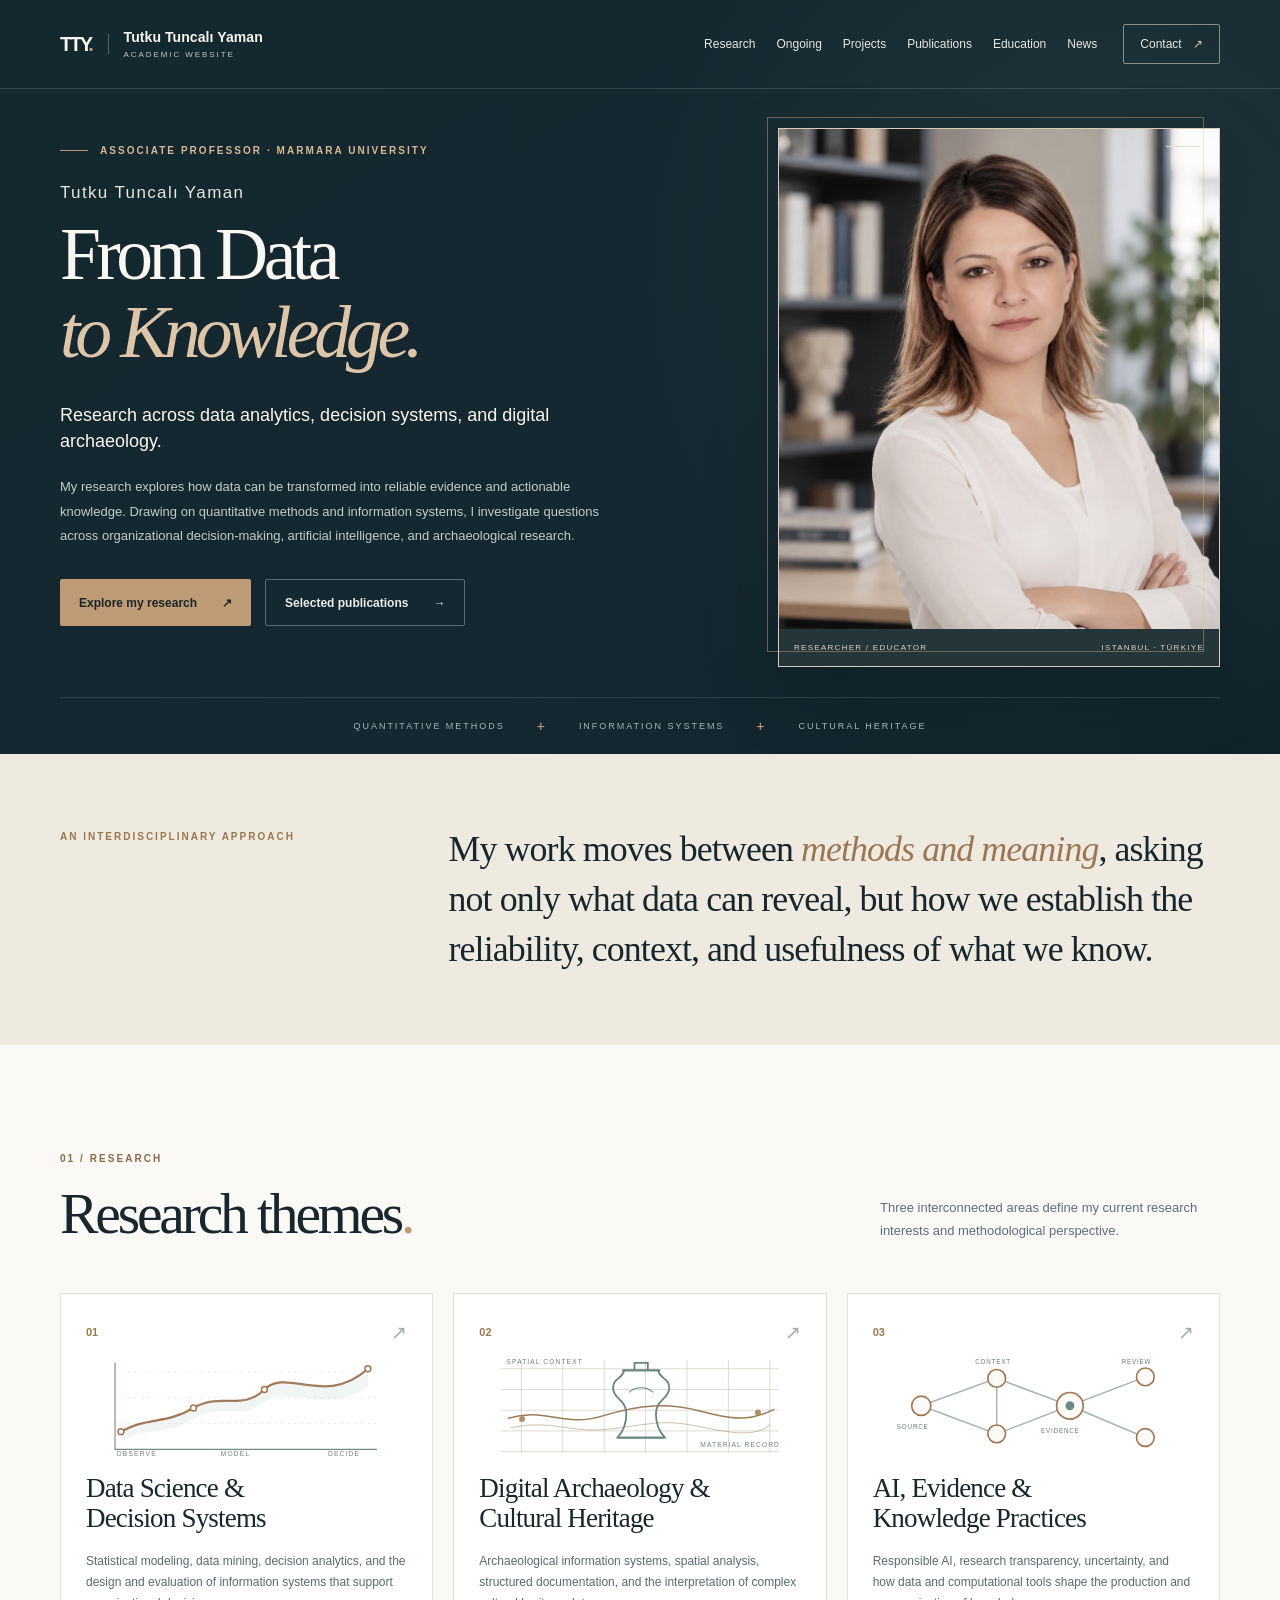
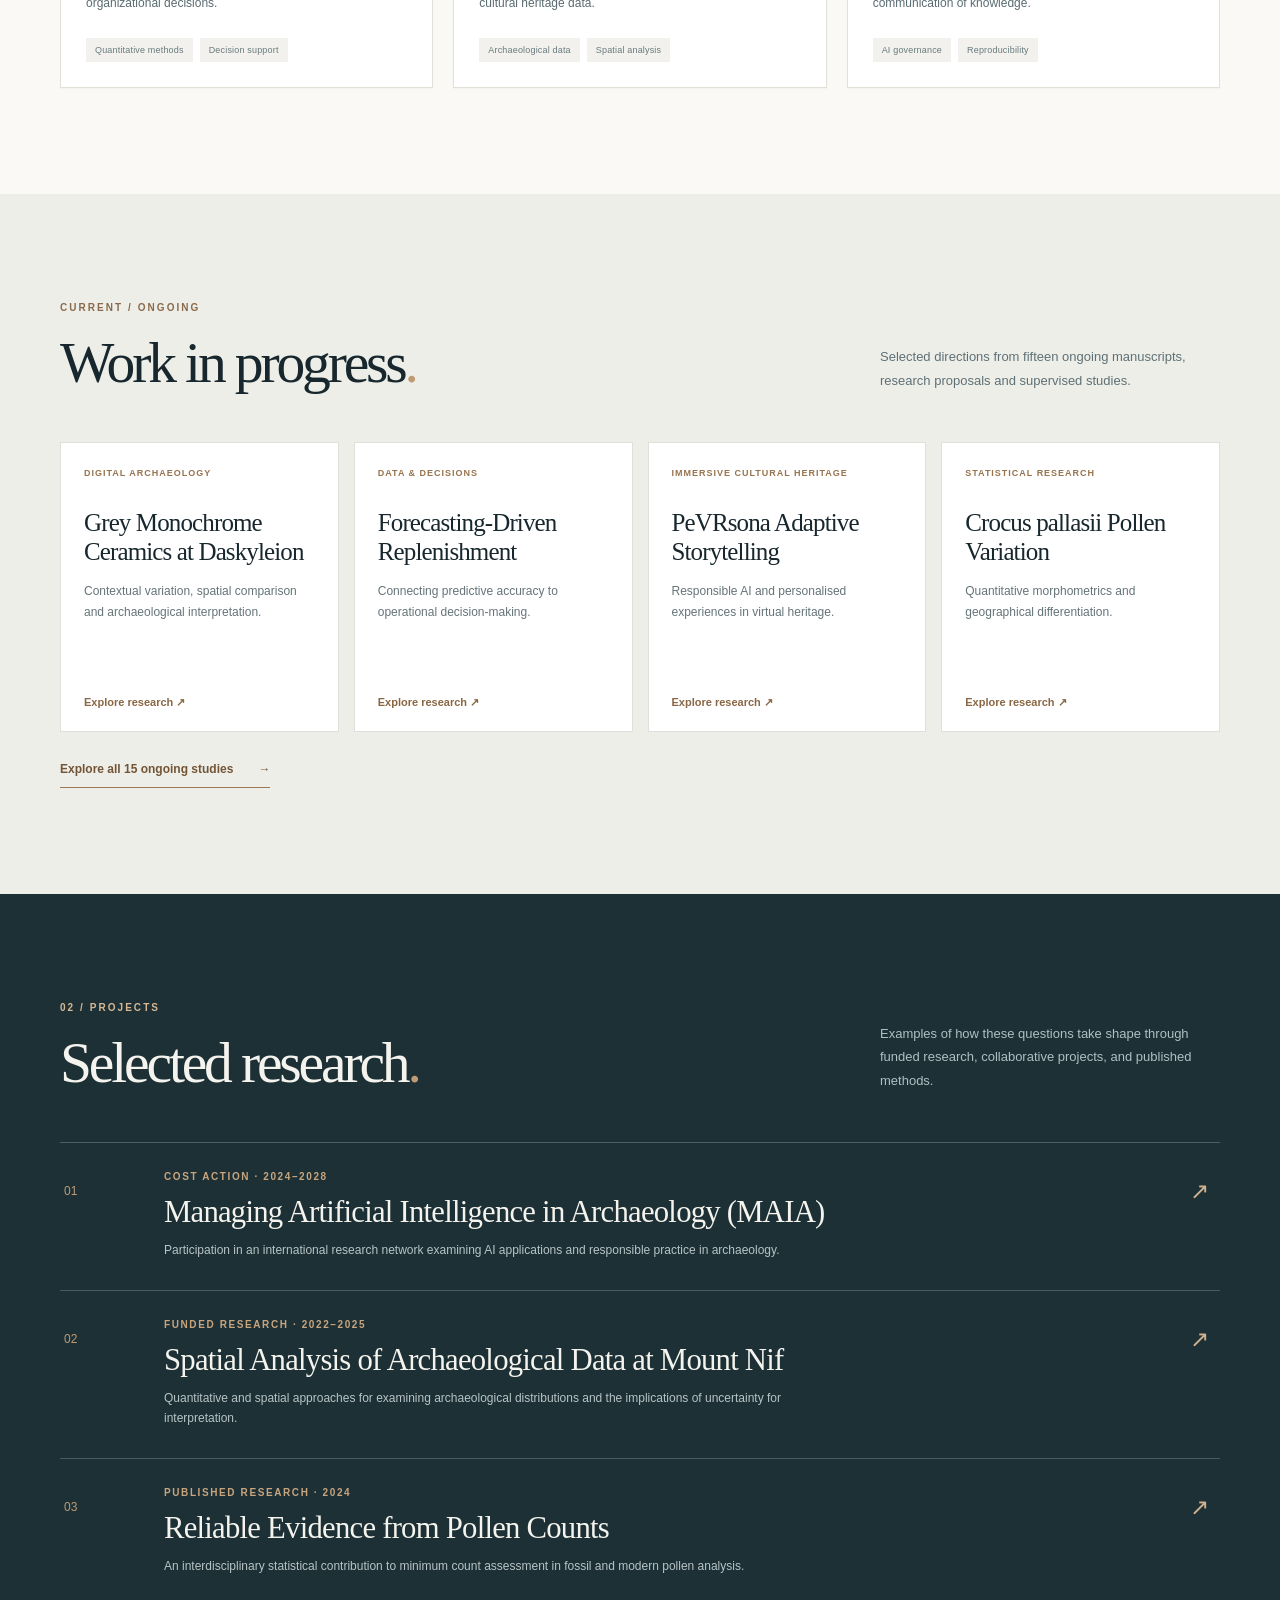
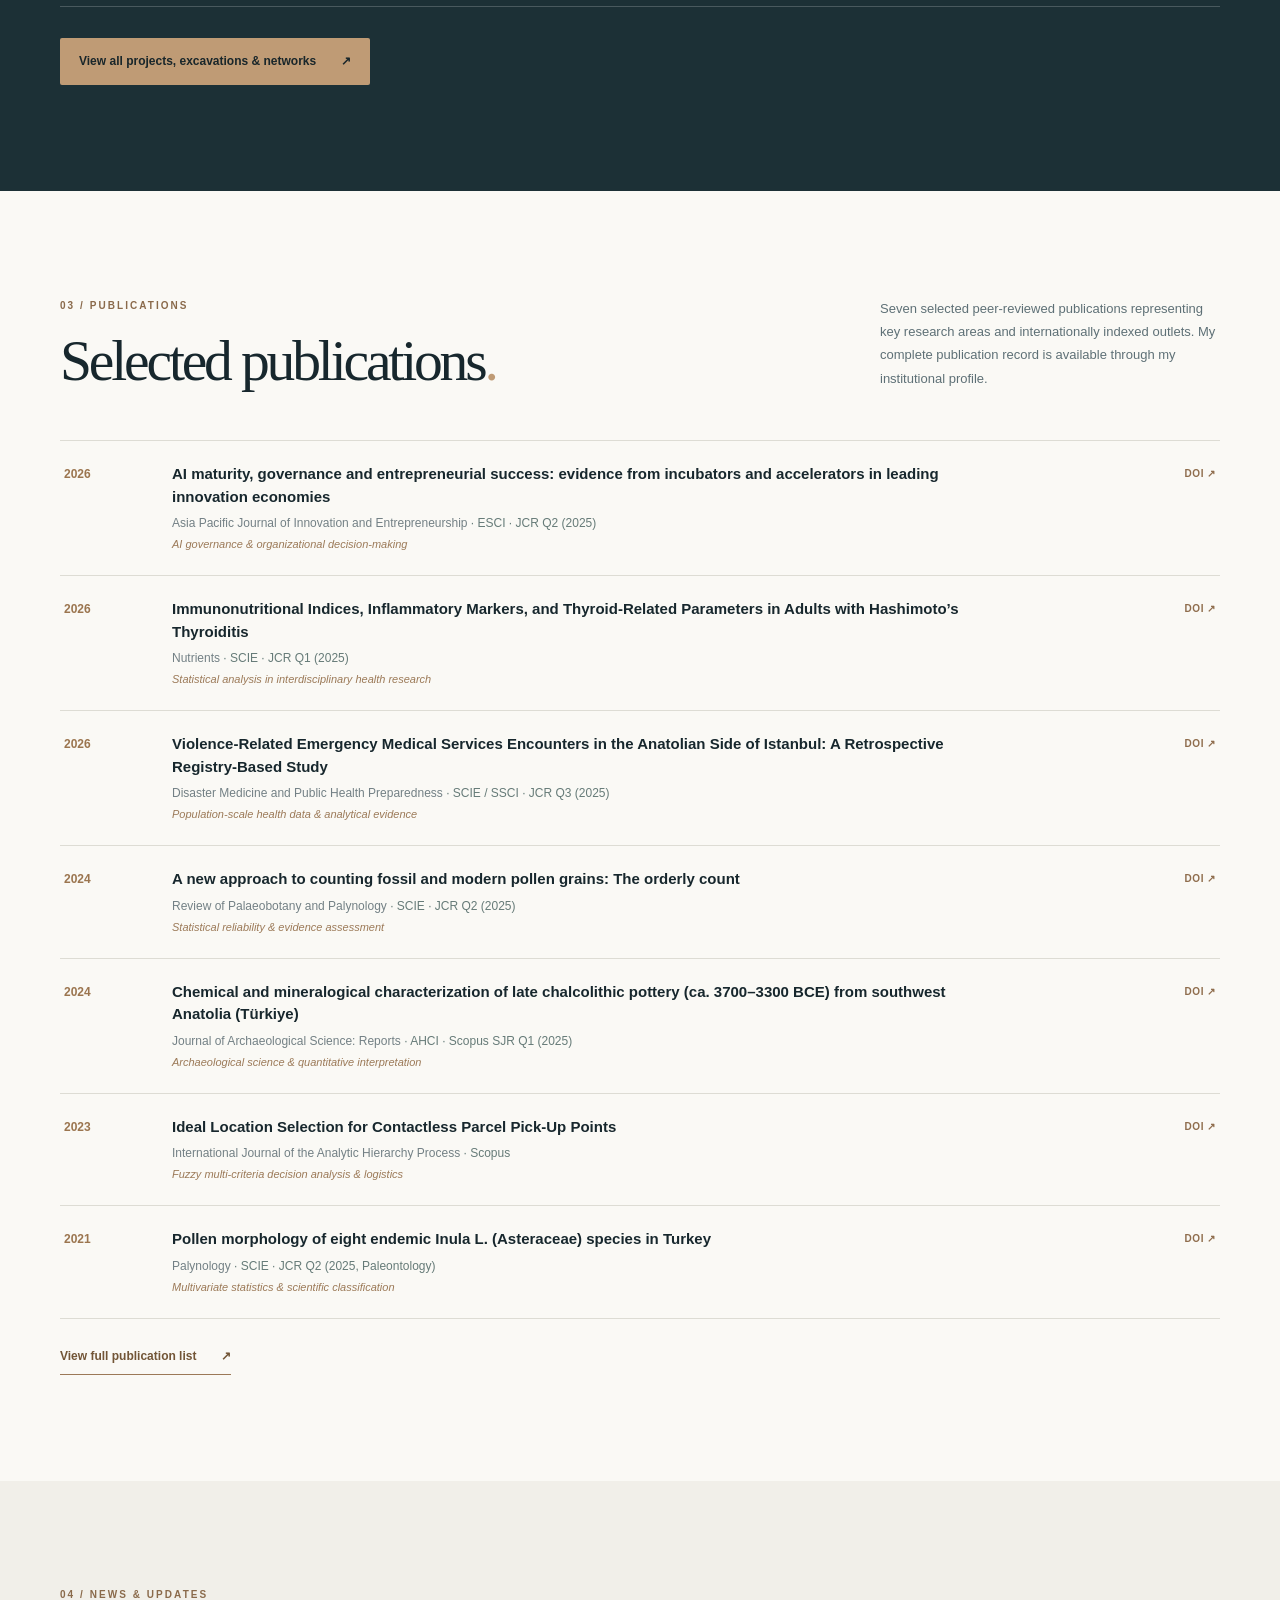
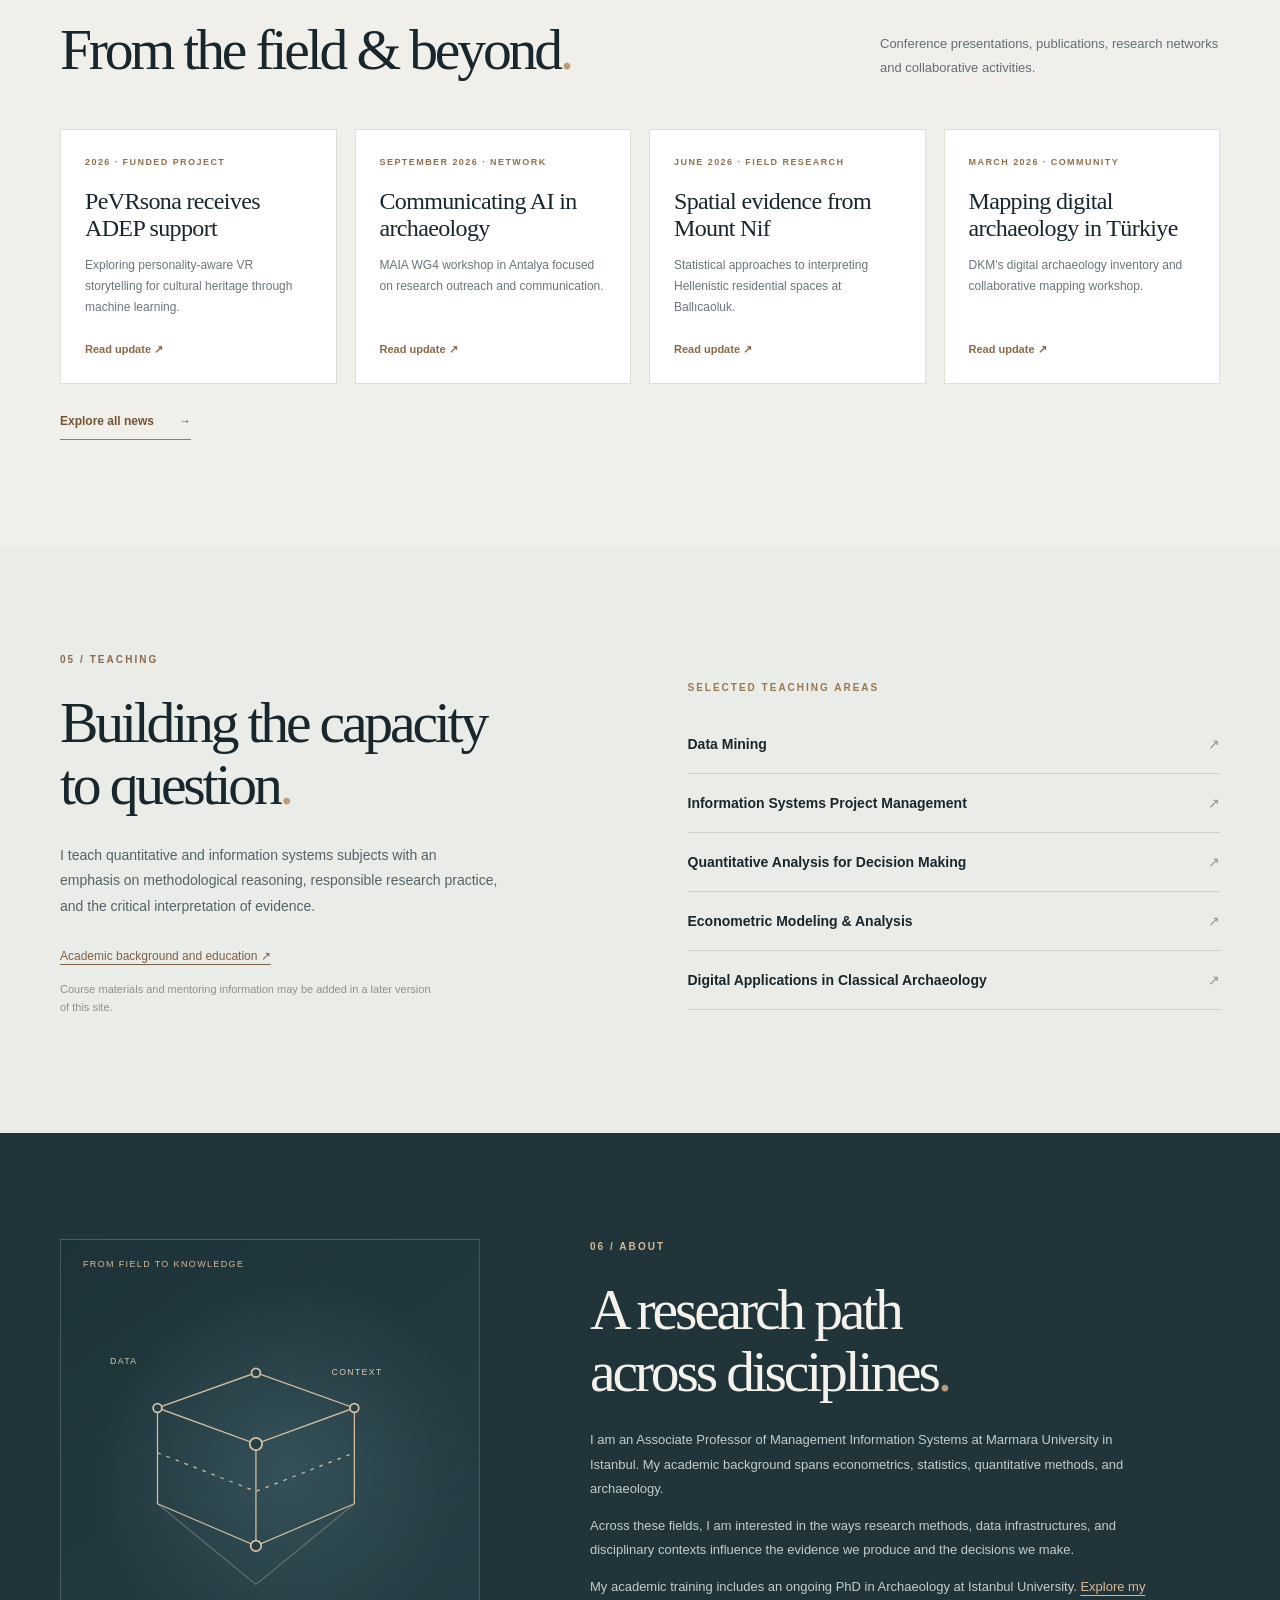
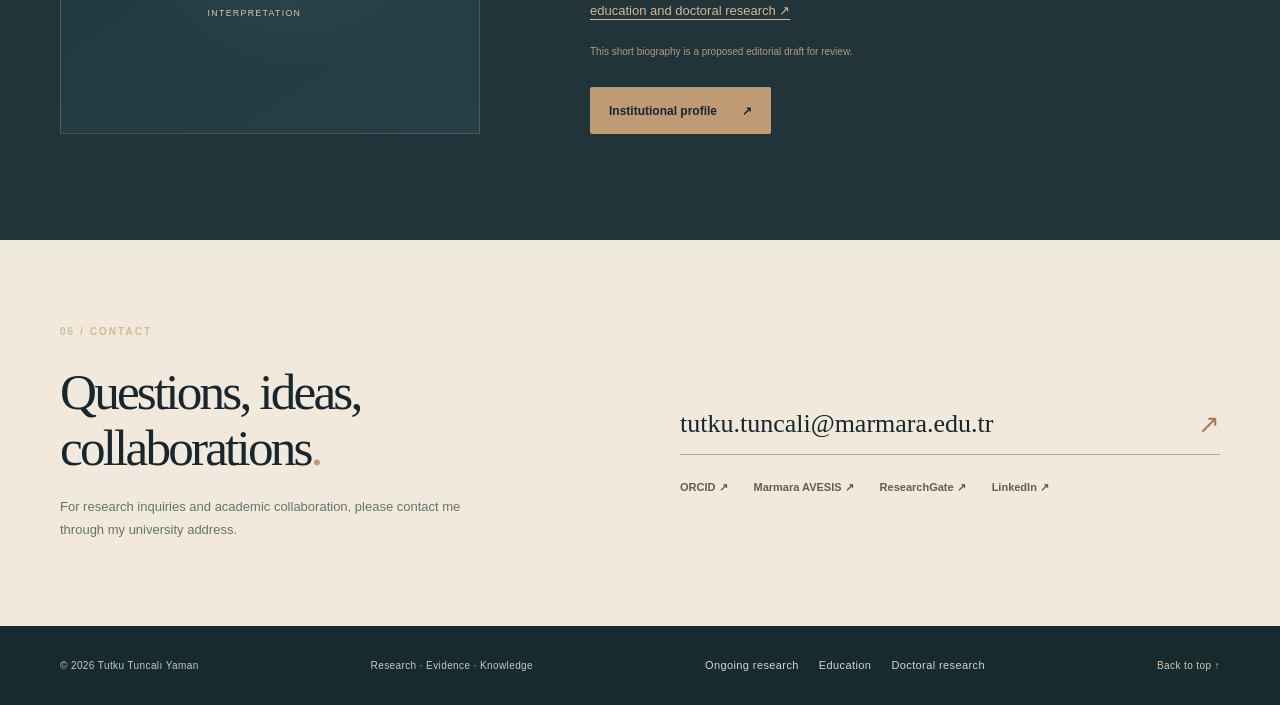
==== commit 13ccfd6d: "Update index.html" ====
--- a/index.html
+++ b/index.html
@@ -135,7 +135,7 @@
 <section aria-labelledby="about-heading" class="section about-section" id="about">
 <div class="wrap about-layout"><div aria-label="Conceptual diagram tracing observations through analysis and interpretation" class="about-figure" role="img"><div class="about-figure-overline">FROM FIELD TO KNOWLEDGE</div><svg aria-hidden="true" viewbox="0 0 380 330" xmlns="http://www.w3.org/2000/svg"><g fill="none" stroke="#d6c1a4" stroke-width="1.4"><path d="M62 75L174 35L286 75L174 116Z"></path><path d="M62 75V184L174 232L286 184V75M174 116V232"></path><path d="M62 126L174 170L286 126" stroke-dasharray="4 7"></path><path d="M62 184L174 276L286 184" opacity=".32"></path></g><g fill="#263f43" stroke="#d6c1a4" stroke-width="2"><circle cx="62" cy="75" r="5"></circle><circle cx="174" cy="35" r="5"></circle><circle cx="286" cy="75" r="5"></circle><circle cx="174" cy="116" r="7"></circle><circle cx="174" cy="232" r="6"></circle></g><g fill="#d9c9b4" font-family="Arial,sans-serif" font-size="10" letter-spacing="1.5"><text x="8" y="25">DATA</text><text x="260" y="38">CONTEXT</text><text x="119" y="312">INTERPRETATION</text></g></svg></div><div class="about-content"><p class="eyebrow">06 / ABOUT</p><h2 id="about-heading">A research path<br/>across disciplines<span class="period">.</span></h2><p>I am an Associate Professor of Management Information Systems at Marmara University in Istanbul. My academic background spans econometrics, statistics, quantitative methods, and archaeology.</p><p>Across these fields, I am interested in the ways research methods, data infrastructures, and disciplinary contexts influence the evidence we produce and the decisions we make.</p><p class="about-education-link">My academic training includes an ongoing PhD in Archaeology at Istanbul University. <a href="education.html">Explore my education and doctoral research ↗</a></p><p class="about-disclaimer">This short biography is a proposed editorial draft for review.</p><a class="button button-primary about-button" href="https://avesis.marmara.edu.tr/14697" rel="noopener noreferrer" target="_blank">Institutional profile <span aria-hidden="true">↗</span></a></div></div>
 </section>
-<section aria-labelledby="contact-heading" class="contact-section" id="contact"><div class="wrap contact-inner"><div><p class="eyebrow">06 / CONTACT</p><h2 id="contact-heading">Questions, ideas,<br/>collaborations<span class="period">.</span></h2><p>For research inquiries and academic collaboration, please contact me through my university address.</p></div><div class="contact-actions"><a class="contact-email" href="mailto:tutku.tuncali@marmara.edu.tr">tutku.tuncali@marmara.edu.tr <span aria-hidden="true">↗</span></a><div class="contact-links"><a href="https://orcid.org/0000-0001-8742-2625" rel="noopener noreferrer" target="_blank">ORCID ↗</a><a href="https://avesis.marmara.edu.tr/14697" rel="noopener noreferrer" target="_blank">Marmara AVESIS ↗</a></div></div></div></section>
+<section aria-labelledby="contact-heading" class="contact-section" id="contact"><div class="wrap contact-inner"><div><p class="eyebrow">06 / CONTACT</p><h2 id="contact-heading">Questions, ideas,<br/>collaborations<span class="period">.</span></h2><p>For research inquiries and academic collaboration, please contact me through my university address.</p></div><div class="contact-actions"><a class="contact-email" href="mailto:tutku.tuncali@marmara.edu.tr">tutku.tuncali@marmara.edu.tr <span aria-hidden="true">↗</span></a><div class="contact-links"><a href="https://orcid.org/0000-0001-8742-2625" rel="noopener noreferrer" target="_blank">ORCID ↗</a><a href="https://avesis.marmara.edu.tr/14697" rel="noopener noreferrer" target="_blank">Marmara AVESIS ↗</a><a href="https://www.researchgate.net/profile/Tutku-Tuncali-Yaman" rel="noopener noreferrer" target="_blank">ResearchGate ↗</a><a href="https://www.linkedin.com/in/tutkutuncali/" rel="noopener noreferrer" target="_blank">LinkedIn ↗</a></div></div></div></section>
 </main>
 <footer class="site-footer"><div class="wrap footer-inner"><span>© 2026 Tutku Tuncalı Yaman</span><span>Research · Evidence · Knowledge</span><div class="footer-pages"><a href="ongoing.html">Ongoing research</a><a href="education.html">Education</a><a href="doctoral-research.html">Doctoral research</a></div><a href="#top">Back to top ↑</a></div></footer>
 </body>
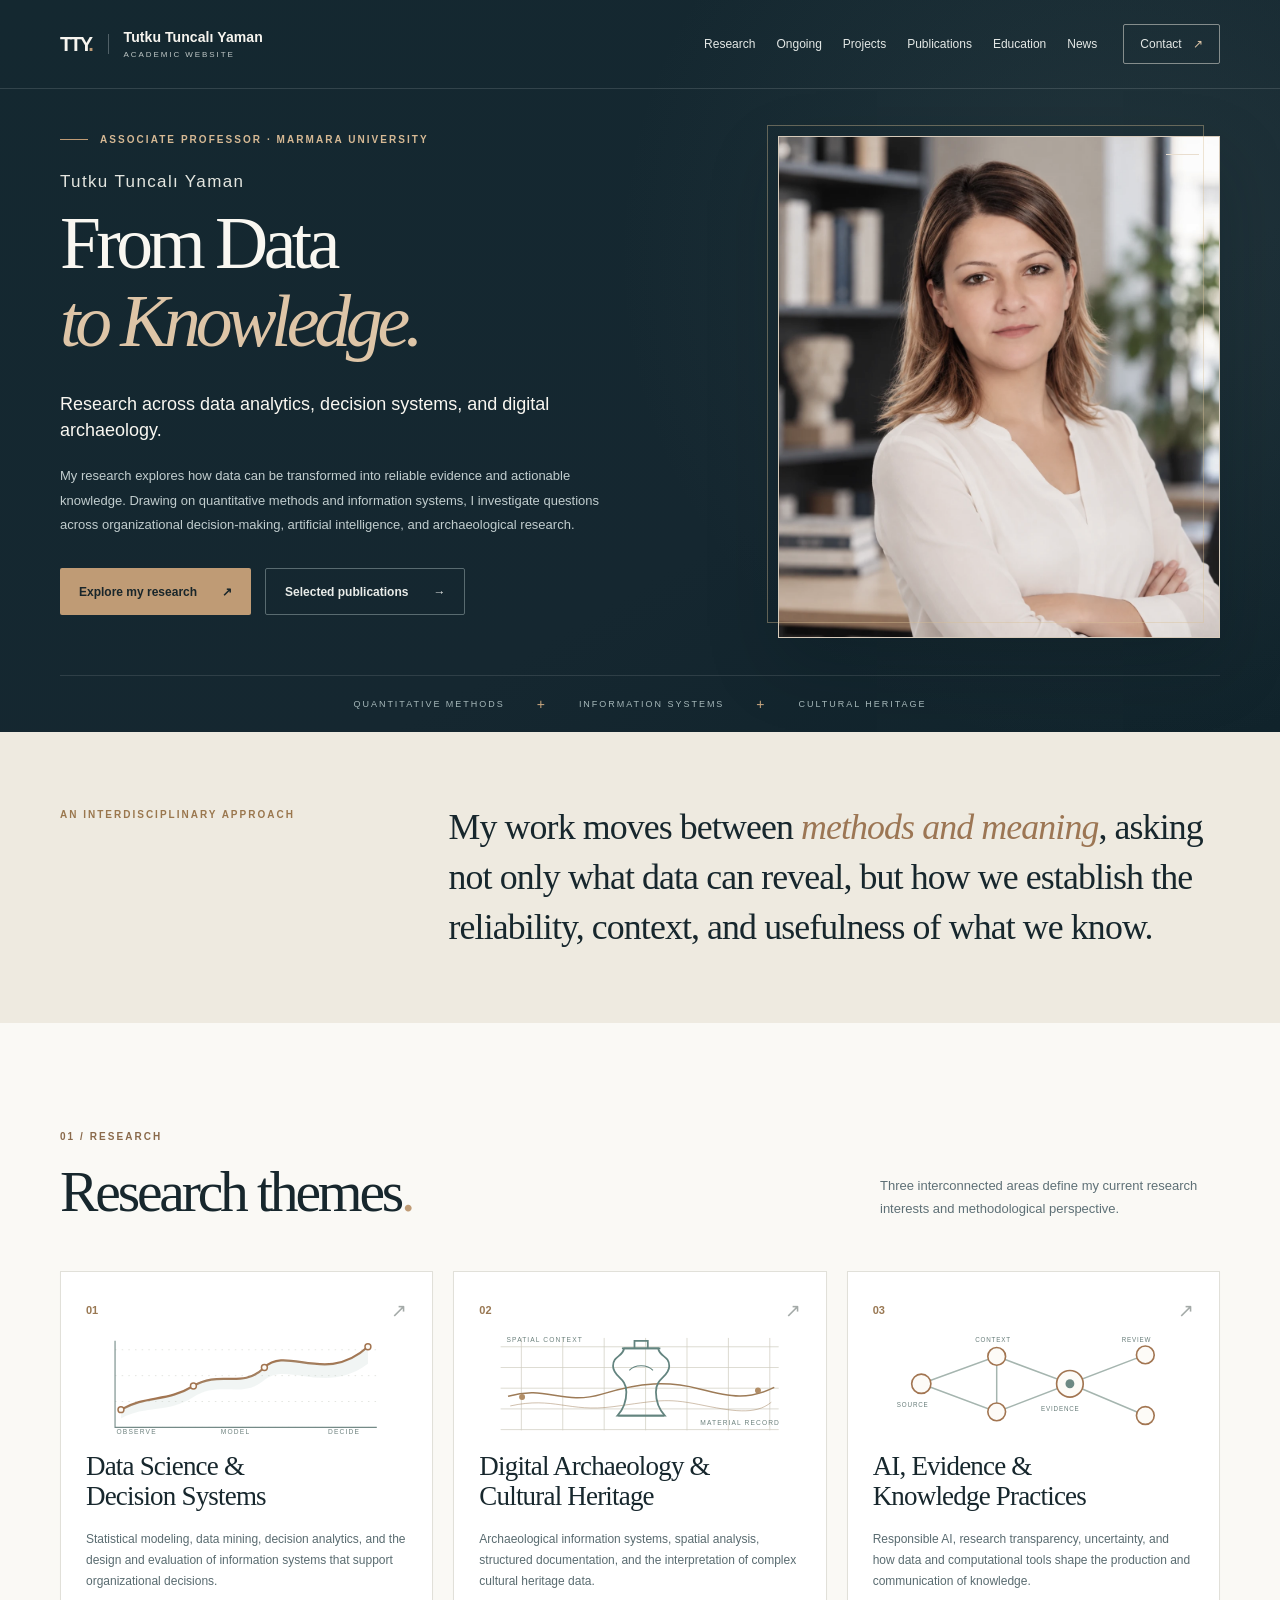
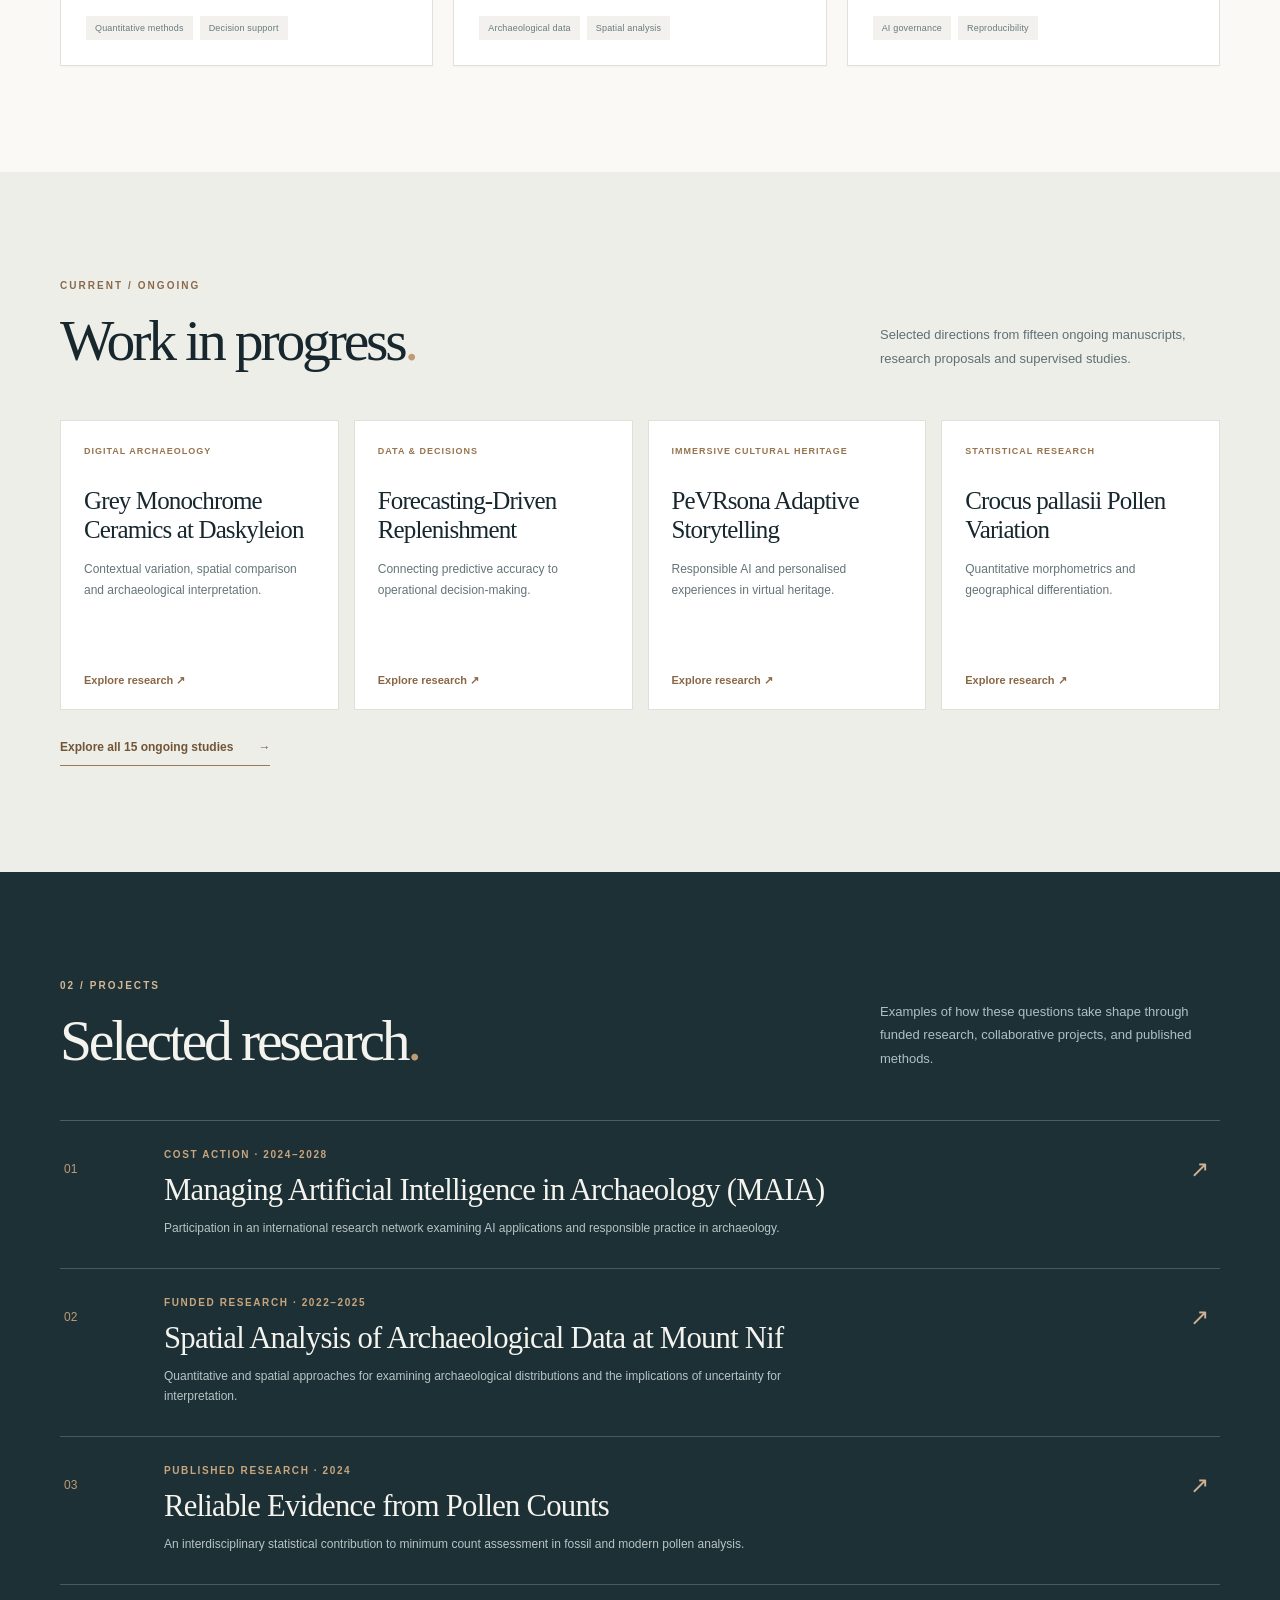
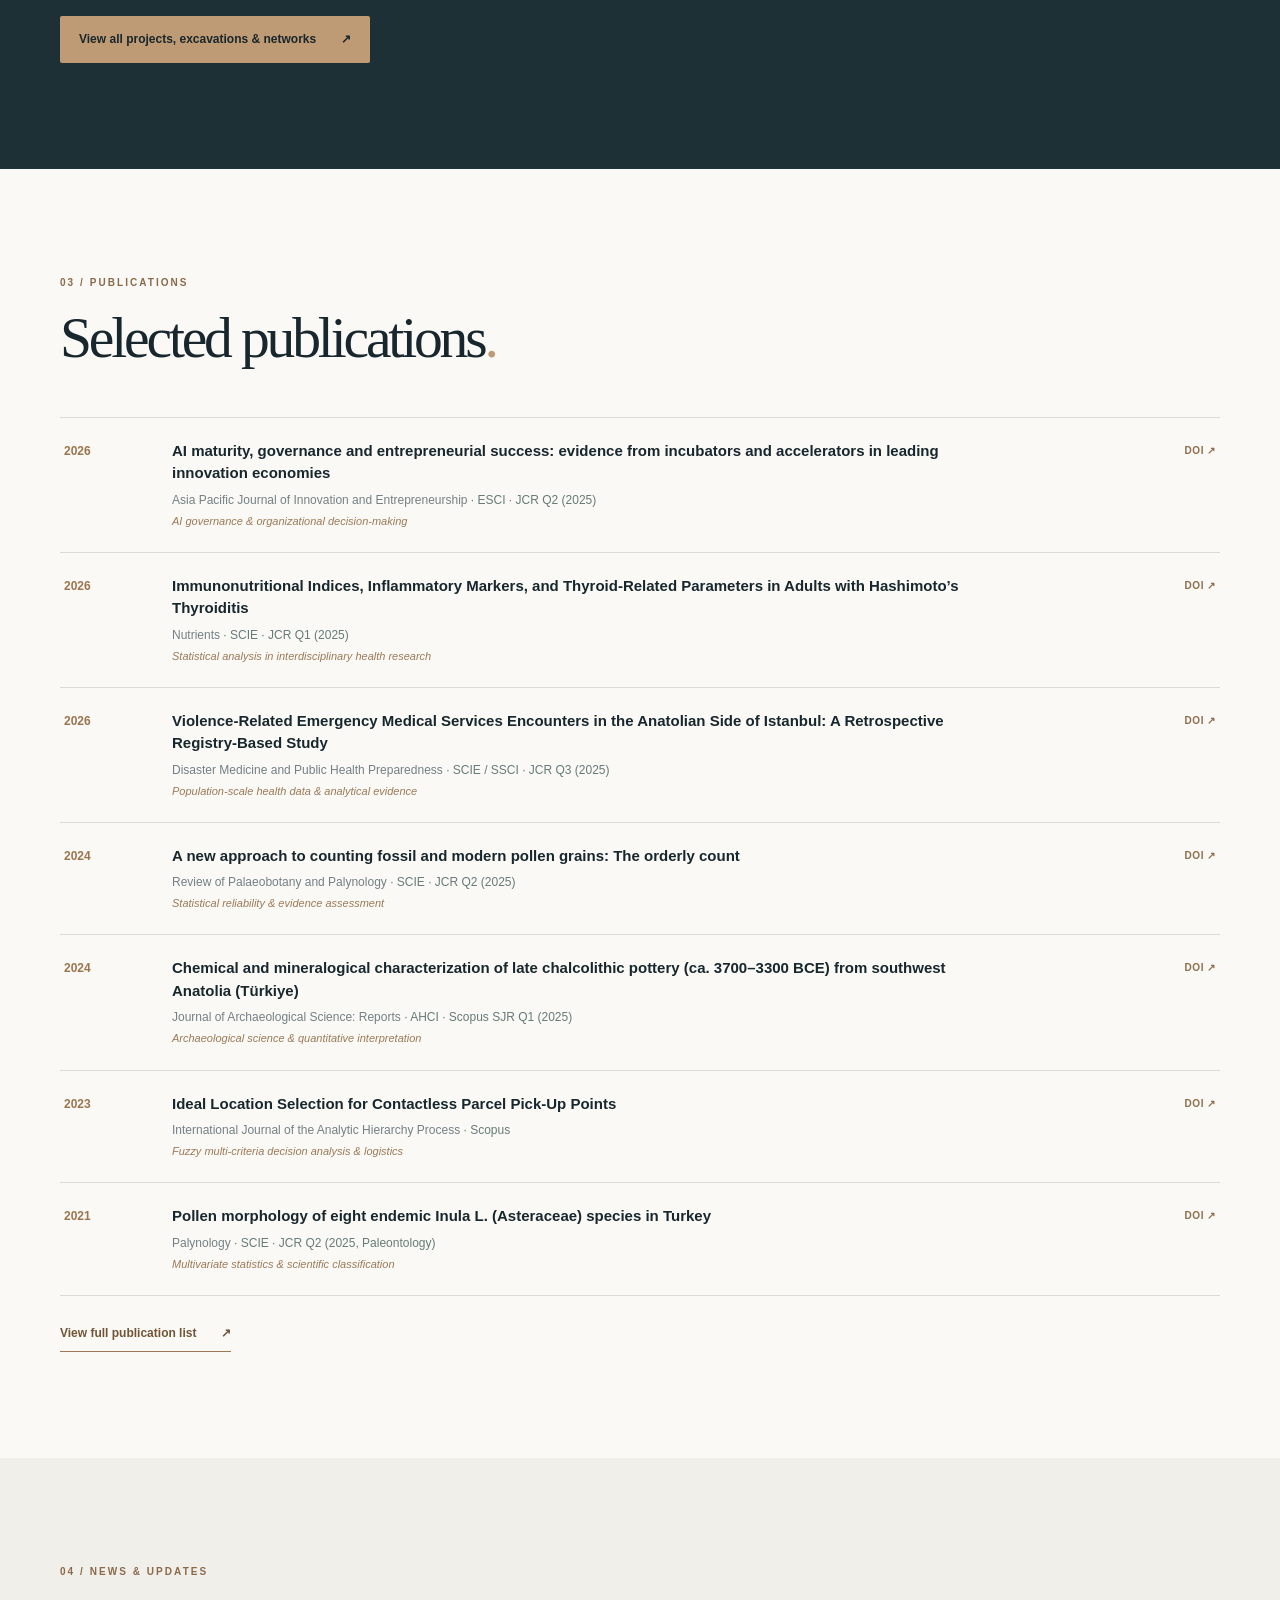
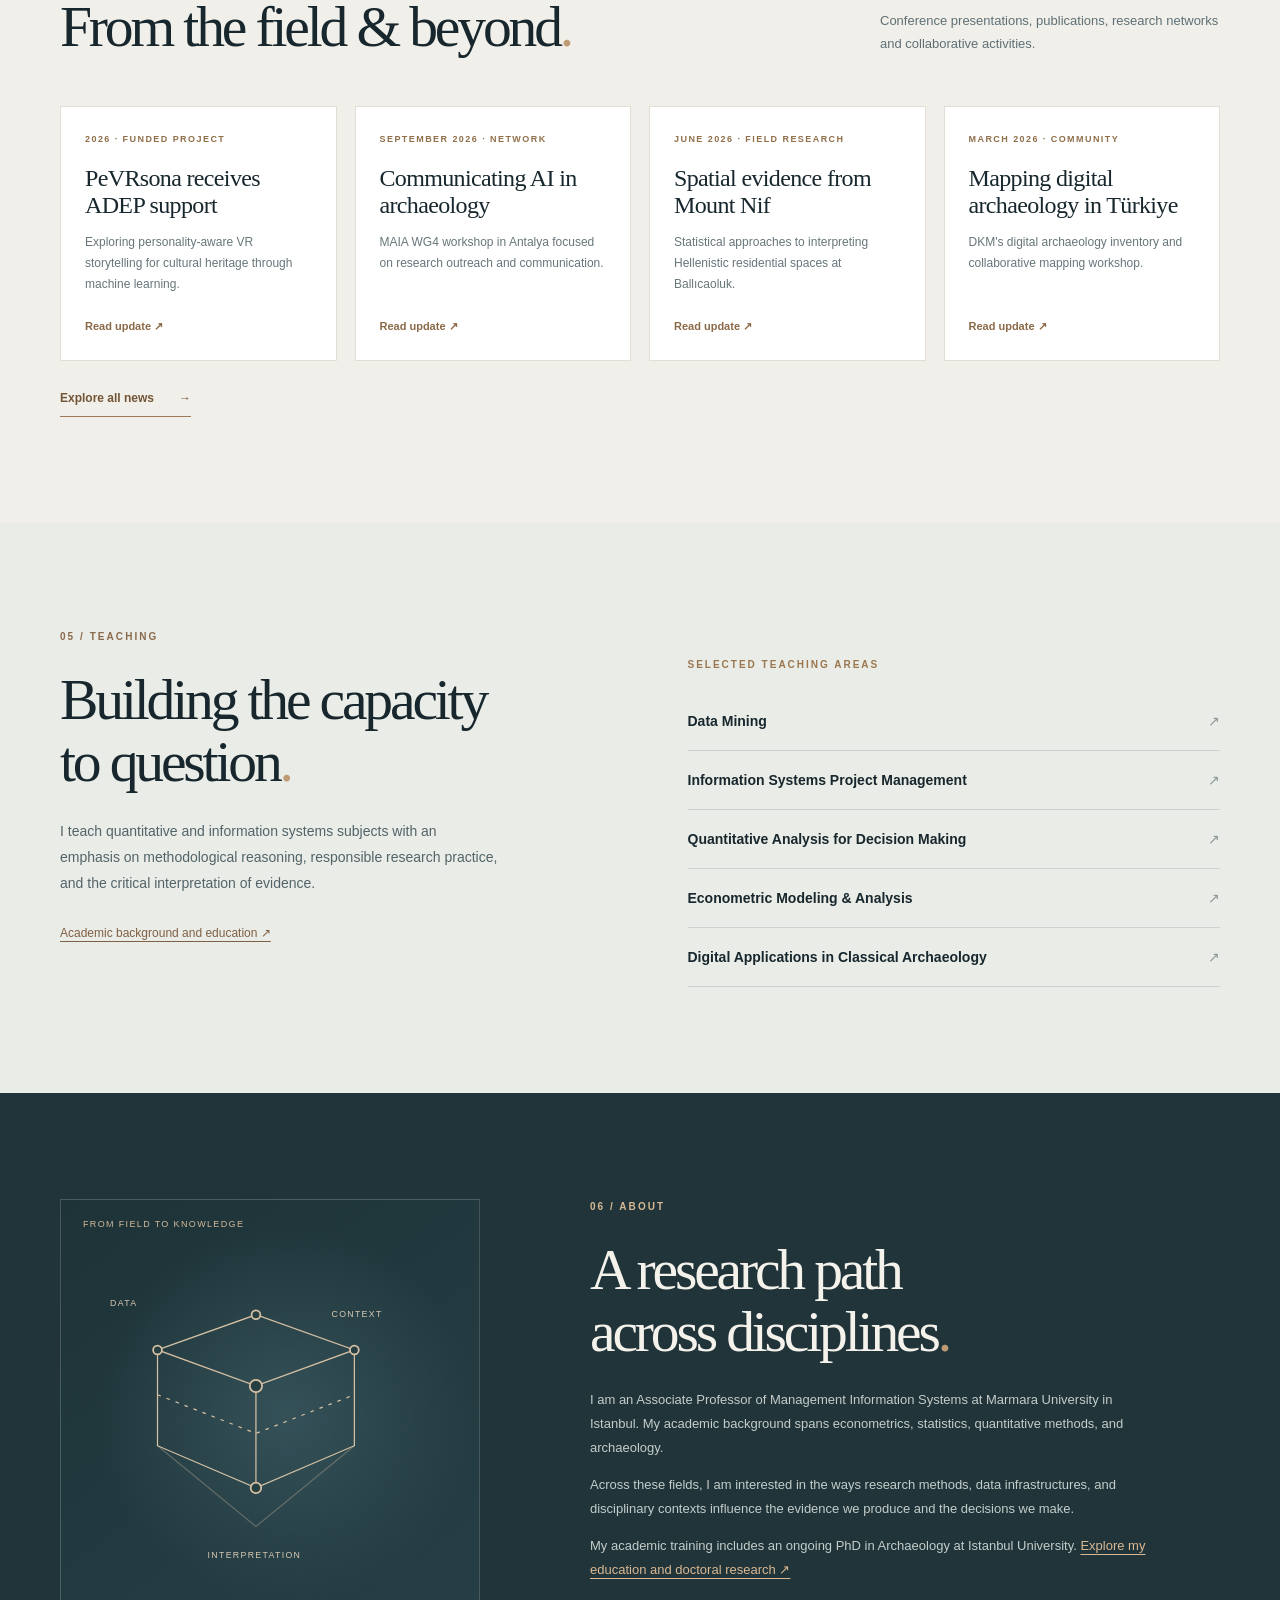
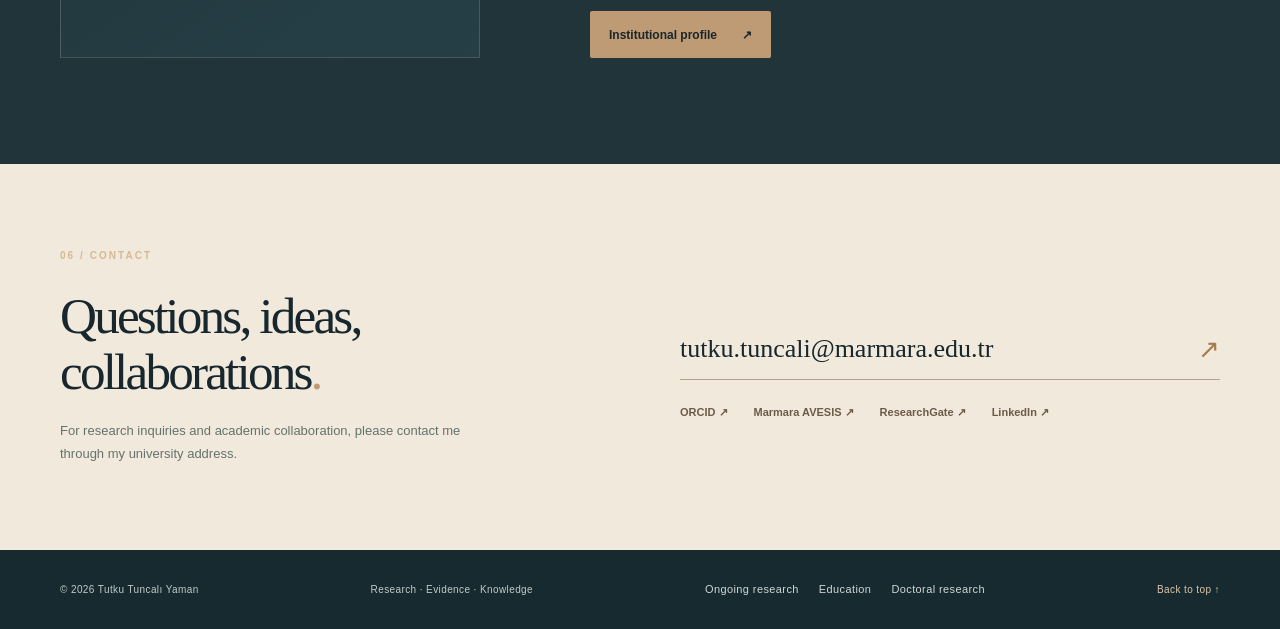
==== commit 6959f3cb: "Add files via upload" ====
--- a/index.html
+++ b/index.html
@@ -37,7 +37,7 @@
 <a class="button button-ghost" href="#publications">Selected publications <span aria-hidden="true">→</span></a>
 </div>
 </div>
-<figure class="hero-portrait"><div aria-hidden="true" class="portrait-rule"></div><img alt="Professional portrait of Tutku Tuncalı Yaman, wearing a white blouse in an academic office setting" decoding="async" height="1422" loading="eager" src="assets/tutku-portrait-approved.webp" width="1106"/><figcaption><span>RESEARCHER / EDUCATOR</span><span>ISTANBUL · TÜRKIYE</span></figcaption></figure>
+<figure class="hero-portrait"><div aria-hidden="true" class="portrait-rule"></div><img alt="Professional portrait of Tutku Tuncalı Yaman, wearing a white blouse in an academic office setting" decoding="async" height="1422" loading="eager" src="assets/tutku-portrait-approved.webp" width="1106"/></figure>
 </div>
 <div class="hero-bottom wrap"><span>QUANTITATIVE METHODS</span><span aria-hidden="true" class="small-cross">+</span><span>INFORMATION SYSTEMS</span><span aria-hidden="true" class="small-cross">+</span><span>CULTURAL HERITAGE</span></div>
 </section>
@@ -101,7 +101,7 @@
 <div class="wrap">
 <div class="section-head section-head-dark"><div><p class="eyebrow">02 / PROJECTS</p><h2 id="projects-heading">Selected research<span class="period">.</span></h2></div><p class="section-lead">Examples of how these questions take shape through funded research, collaborative projects, and published methods.</p></div>
 <div class="projects-list">
-<article class="project-row"><div class="project-number">01</div><div class="project-info"><p class="project-meta">COST ACTION · 2024–2028</p><h3>Managing Artificial Intelligence in Archaeology (MAIA)</h3><p>Participation in an international research network examining AI applications and responsible practice in archaeology.</p></div><a aria-label="View MAIA project in university profile" class="project-link" href="https://avesis.marmara.edu.tr/14697/projeler" rel="noopener noreferrer" target="_blank">↗</a></article>
+<article class="project-row"><div class="project-number">01</div><div class="project-info"><p class="project-meta">COST ACTION · 2024–2028</p><h3>Managing Artificial Intelligence in Archaeology (MAIA)</h3><p>Participation in an international research network examining AI applications and responsible practice in archaeology.</p></div><a aria-label="Visit MAIA official website" class="project-link" href="https://maiacost.eu/" rel="noopener noreferrer" target="_blank">↗</a></article>
 <article class="project-row"><div class="project-number">02</div><div class="project-info"><p class="project-meta">FUNDED RESEARCH · 2022–2025</p><h3>Spatial Analysis of Archaeological Data at Mount Nif</h3><p>Quantitative and spatial approaches for examining archaeological distributions and the implications of uncertainty for interpretation.</p></div><a aria-label="View institutional Mount Nif project record" class="project-link" href="https://isletme.marmara.edu.tr/bilimsel-faaliyetler/tubitak-destekli-bilimsel-projeler" rel="noopener noreferrer" target="_blank">↗</a></article>
 <article class="project-row"><div class="project-number">03</div><div class="project-info"><p class="project-meta">PUBLISHED RESEARCH · 2024</p><h3>Reliable Evidence from Pollen Counts</h3><p>An interdisciplinary statistical contribution to minimum count assessment in fossil and modern pollen analysis.</p></div><a aria-label="View orderly count journal article" class="project-link" href="https://doi.org/10.1016/j.revpalbo.2024.105156" rel="noopener noreferrer" target="_blank">↗</a></article>
 </div><a class="button button-primary archive-cta" href="projects.html">View all projects, excavations &amp; networks  <span aria-hidden="true">↗</span></a>
@@ -109,7 +109,7 @@
 </section>
 <section aria-labelledby="publications-heading" class="section publications-section" id="publications">
 <div class="wrap">
-<div class="section-head"><div><p class="eyebrow eyebrow-dark">03 / PUBLICATIONS</p><h2 id="publications-heading">Selected publications<span class="period">.</span></h2></div><p class="section-lead">Seven selected peer-reviewed publications representing key research areas and internationally indexed outlets. My complete publication record is available through my institutional profile.</p></div>
+<div class="section-head"><div><p class="eyebrow eyebrow-dark">03 / PUBLICATIONS</p><h2 id="publications-heading">Selected publications<span class="period">.</span></h2></div></div>
 <div class="publication-list">
 <article class="publication-item"><span class="publication-year">2026</span><div><h3>AI maturity, governance and entrepreneurial success: evidence from incubators and accelerators in leading innovation economies</h3><p>Asia Pacific Journal of Innovation and Entrepreneurship <span class="publication-index">· ESCI · JCR Q2 (2025)</span></p><p class="publication-relevance">AI governance &amp; organizational decision-making</p></div><a aria-label="Read publication: AI maturity, governance and entrepreneurial success: evidence from incubators and accelerators in leading innovation economies" href="https://doi.org/10.1108/APJIE-10-2025-0151" rel="noopener noreferrer" target="_blank">DOI ↗</a></article>
 <article class="publication-item"><span class="publication-year">2026</span><div><h3>Immunonutritional Indices, Inflammatory Markers, and Thyroid-Related Parameters in Adults with Hashimoto’s Thyroiditis</h3><p>Nutrients <span class="publication-index">· SCIE · JCR Q1 (2025)</span></p><p class="publication-relevance">Statistical analysis in interdisciplinary health research</p></div><a aria-label="Read publication: Immunonutritional Indices, Inflammatory Markers, and Thyroid-Related Parameters in Adults with Hashimoto’s Thyroiditis" href="https://doi.org/10.3390/nu18111698" rel="noopener noreferrer" target="_blank">DOI ↗</a></article>
@@ -130,10 +130,10 @@
 <a class="home-news-card" href="news.html#dkm-2026"><div class="news-card-meta">MARCH 2026 · COMMUNITY</div><h3>Mapping digital archaeology in Türkiye</h3><p>DKM's digital archaeology inventory and collaborative mapping workshop.</p><span>Read update ↗</span></a>
 </div><a class="text-link" href="news.html">Explore all news <span>→</span></a>
 </div></section><section aria-labelledby="teaching-heading" class="section teaching-section" id="teaching">
-<div class="wrap teaching-layout"><div><p class="eyebrow eyebrow-dark">05 / TEACHING</p><h2 id="teaching-heading">Building the capacity<br/>to question<span class="period">.</span></h2><p class="teaching-intro">I teach quantitative and information systems subjects with an emphasis on methodological reasoning, responsible research practice, and the critical interpretation of evidence.</p><p class="teaching-education-link"><a href="education.html">Academic background and education ↗</a></p><p class="teaching-note">Course materials and mentoring information may be added in a later version of this site.</p></div><div class="course-panel"><p class="mini-label">SELECTED TEACHING AREAS</p><div class="course">Data Mining <span>↗</span></div><div class="course">Information Systems Project Management <span>↗</span></div><div class="course">Quantitative Analysis for Decision Making <span>↗</span></div><div class="course">Econometric Modeling &amp; Analysis <span>↗</span></div><div class="course">Digital Applications in Classical Archaeology <span>↗</span></div></div></div>
+<div class="wrap teaching-layout"><div><p class="eyebrow eyebrow-dark">05 / TEACHING</p><h2 id="teaching-heading">Building the capacity<br/>to question<span class="period">.</span></h2><p class="teaching-intro">I teach quantitative and information systems subjects with an emphasis on methodological reasoning, responsible research practice, and the critical interpretation of evidence.</p><p class="teaching-education-link"><a href="education.html">Academic background and education ↗</a></p></div><div class="course-panel"><p class="mini-label">SELECTED TEACHING AREAS</p><div class="course">Data Mining <span>↗</span></div><div class="course">Information Systems Project Management <span>↗</span></div><div class="course">Quantitative Analysis for Decision Making <span>↗</span></div><div class="course">Econometric Modeling &amp; Analysis <span>↗</span></div><div class="course">Digital Applications in Classical Archaeology <span>↗</span></div></div></div>
 </section>
 <section aria-labelledby="about-heading" class="section about-section" id="about">
-<div class="wrap about-layout"><div aria-label="Conceptual diagram tracing observations through analysis and interpretation" class="about-figure" role="img"><div class="about-figure-overline">FROM FIELD TO KNOWLEDGE</div><svg aria-hidden="true" viewbox="0 0 380 330" xmlns="http://www.w3.org/2000/svg"><g fill="none" stroke="#d6c1a4" stroke-width="1.4"><path d="M62 75L174 35L286 75L174 116Z"></path><path d="M62 75V184L174 232L286 184V75M174 116V232"></path><path d="M62 126L174 170L286 126" stroke-dasharray="4 7"></path><path d="M62 184L174 276L286 184" opacity=".32"></path></g><g fill="#263f43" stroke="#d6c1a4" stroke-width="2"><circle cx="62" cy="75" r="5"></circle><circle cx="174" cy="35" r="5"></circle><circle cx="286" cy="75" r="5"></circle><circle cx="174" cy="116" r="7"></circle><circle cx="174" cy="232" r="6"></circle></g><g fill="#d9c9b4" font-family="Arial,sans-serif" font-size="10" letter-spacing="1.5"><text x="8" y="25">DATA</text><text x="260" y="38">CONTEXT</text><text x="119" y="312">INTERPRETATION</text></g></svg></div><div class="about-content"><p class="eyebrow">06 / ABOUT</p><h2 id="about-heading">A research path<br/>across disciplines<span class="period">.</span></h2><p>I am an Associate Professor of Management Information Systems at Marmara University in Istanbul. My academic background spans econometrics, statistics, quantitative methods, and archaeology.</p><p>Across these fields, I am interested in the ways research methods, data infrastructures, and disciplinary contexts influence the evidence we produce and the decisions we make.</p><p class="about-education-link">My academic training includes an ongoing PhD in Archaeology at Istanbul University. <a href="education.html">Explore my education and doctoral research ↗</a></p><p class="about-disclaimer">This short biography is a proposed editorial draft for review.</p><a class="button button-primary about-button" href="https://avesis.marmara.edu.tr/14697" rel="noopener noreferrer" target="_blank">Institutional profile <span aria-hidden="true">↗</span></a></div></div>
+<div class="wrap about-layout"><div aria-label="Conceptual diagram tracing observations through analysis and interpretation" class="about-figure" role="img"><div class="about-figure-overline">FROM FIELD TO KNOWLEDGE</div><svg aria-hidden="true" viewbox="0 0 380 330" xmlns="http://www.w3.org/2000/svg"><g fill="none" stroke="#d6c1a4" stroke-width="1.4"><path d="M62 75L174 35L286 75L174 116Z"></path><path d="M62 75V184L174 232L286 184V75M174 116V232"></path><path d="M62 126L174 170L286 126" stroke-dasharray="4 7"></path><path d="M62 184L174 276L286 184" opacity=".32"></path></g><g fill="#263f43" stroke="#d6c1a4" stroke-width="2"><circle cx="62" cy="75" r="5"></circle><circle cx="174" cy="35" r="5"></circle><circle cx="286" cy="75" r="5"></circle><circle cx="174" cy="116" r="7"></circle><circle cx="174" cy="232" r="6"></circle></g><g fill="#d9c9b4" font-family="Arial,sans-serif" font-size="10" letter-spacing="1.5"><text x="8" y="25">DATA</text><text x="260" y="38">CONTEXT</text><text x="119" y="312">INTERPRETATION</text></g></svg></div><div class="about-content"><p class="eyebrow">06 / ABOUT</p><h2 id="about-heading">A research path<br/>across disciplines<span class="period">.</span></h2><p>I am an Associate Professor of Management Information Systems at Marmara University in Istanbul. My academic background spans econometrics, statistics, quantitative methods, and archaeology.</p><p>Across these fields, I am interested in the ways research methods, data infrastructures, and disciplinary contexts influence the evidence we produce and the decisions we make.</p><p class="about-education-link">My academic training includes an ongoing PhD in Archaeology at Istanbul University. <a href="education.html">Explore my education and doctoral research ↗</a></p><a class="button button-primary about-button" href="https://avesis.marmara.edu.tr/14697" rel="noopener noreferrer" target="_blank">Institutional profile <span aria-hidden="true">↗</span></a></div></div>
 </section>
 <section aria-labelledby="contact-heading" class="contact-section" id="contact"><div class="wrap contact-inner"><div><p class="eyebrow">06 / CONTACT</p><h2 id="contact-heading">Questions, ideas,<br/>collaborations<span class="period">.</span></h2><p>For research inquiries and academic collaboration, please contact me through my university address.</p></div><div class="contact-actions"><a class="contact-email" href="mailto:tutku.tuncali@marmara.edu.tr">tutku.tuncali@marmara.edu.tr <span aria-hidden="true">↗</span></a><div class="contact-links"><a href="https://orcid.org/0000-0001-8742-2625" rel="noopener noreferrer" target="_blank">ORCID ↗</a><a href="https://avesis.marmara.edu.tr/14697" rel="noopener noreferrer" target="_blank">Marmara AVESIS ↗</a><a href="https://www.researchgate.net/profile/Tutku-Tuncali-Yaman" rel="noopener noreferrer" target="_blank">ResearchGate ↗</a><a href="https://www.linkedin.com/in/tutkutuncali/" rel="noopener noreferrer" target="_blank">LinkedIn ↗</a></div></div></div></section>
 </main>
--- a/styles.css
+++ b/styles.css
@@ -155,3 +155,35 @@
 @media(max-width:1110px){.hero-inner{gap:26px;grid-template-columns:minmax(0,1fr) minmax(290px,.85fr)}.hero-portrait img{height:450px}.hero h1{font-size:clamp(56px,6vw,76px)}}
 @media(max-width:760px){.hero-inner{grid-template-columns:1fr;display:flex;gap:25px;padding-top:138px;padding-bottom:42px}.hero-portrait{justify-self:center;align-self:center;margin:10px auto 0;width:min(420px,94%)}.hero-portrait img{height:390px;object-position:center 13%}.hero-portrait figcaption{font-size:7px}.hero h1{font-size:clamp(51px,10.3vw,73px)}.inner-editorial-visual{width:100%;min-height:270px}.about-figure{min-height:310px}.about-figure svg{height:240px}}
 @media(max-width:420px){.hero-portrait img{height:335px}.hero-portrait figcaption span:last-child{display:none}}
+
+/* News media: preserve complete event photos and provide responsive video player. */
+.news-entry .news-thumb img { width: 100%; height: auto; max-height: 360px; object-fit: contain; object-position: center; display: block; }
+.news-entry .news-video-thumb { align-self: center; width: 100%; }
+.news-entry .news-video-thumb iframe { display: block; width: 100%; aspect-ratio: 16 / 9; height: auto; border: 0; border-radius: 8px; }
+
+
+/* News: distinct upcoming and past event archives */
+.news-period-nav{display:flex;gap:14px;flex-wrap:wrap;margin:2px 0 38px}
+.news-period-nav a{color:#355052;text-decoration:none;border-bottom:1px solid #9eaead;padding:4px 0;font-size:12px;font-weight:700}
+.news-period-nav a:hover,.news-period-nav a:focus-visible{color:#9a734b;border-color:#9a734b}
+.news-period{scroll-margin-top:95px;margin-bottom:58px}
+.news-period-header{display:flex;align-items:baseline;justify-content:space-between;flex-wrap:wrap;gap:12px;margin-bottom:18px}
+.news-period-header h3{font:400 clamp(28px,3.4vw,42px)/1.18 var(--font-serif);letter-spacing:-.035em;margin:0;color:#20363a}
+.news-period-header p{font-size:12px;line-height:1.65;color:#617074;margin:0}
+.news-period[data-news-period="upcoming"] .news-period-header h3{color:#8f6c48}
+.news-period[hidden]{display:none!important}
+@media(max-width:760px){.news-period-nav{margin-bottom:30px}.news-period{margin-bottom:40px}.news-period-header{display:block}.news-period-header p{margin-top:8px}}
+
+/* Keep the edited book cover in full, without cropping its title, editor or imprint. */
+.news-entry .news-thumb.news-book-cover { max-height: none; background:#f5f4ef; }
+.news-entry .news-thumb.news-book-cover img { max-height: 330px; width: 100%; height: auto; object-fit: contain; }
+
+
+/* Photo archive: show the complete provided photograph in every viewport. */
+.news-entry .news-thumb{max-height:none!important;overflow:hidden;align-self:start}
+.news-entry .news-thumb img{display:block;width:100%;height:auto!important;max-height:340px;object-fit:contain!important;object-position:center;transform:none!important}
+.news-entry:hover .news-thumb img{transform:none!important}
+.news-entry .news-video-thumb{max-height:none!important;overflow:hidden}
+.news-entry .news-video-thumb iframe{display:block;width:100%;aspect-ratio:16/9;height:auto;border:0}
+.fieldwork-card h3 a{color:inherit;text-decoration:none;border-bottom:1px solid transparent}
+.fieldwork-card h3 a:hover,.fieldwork-card h3 a:focus-visible{color:#986f47;border-color:currentColor}
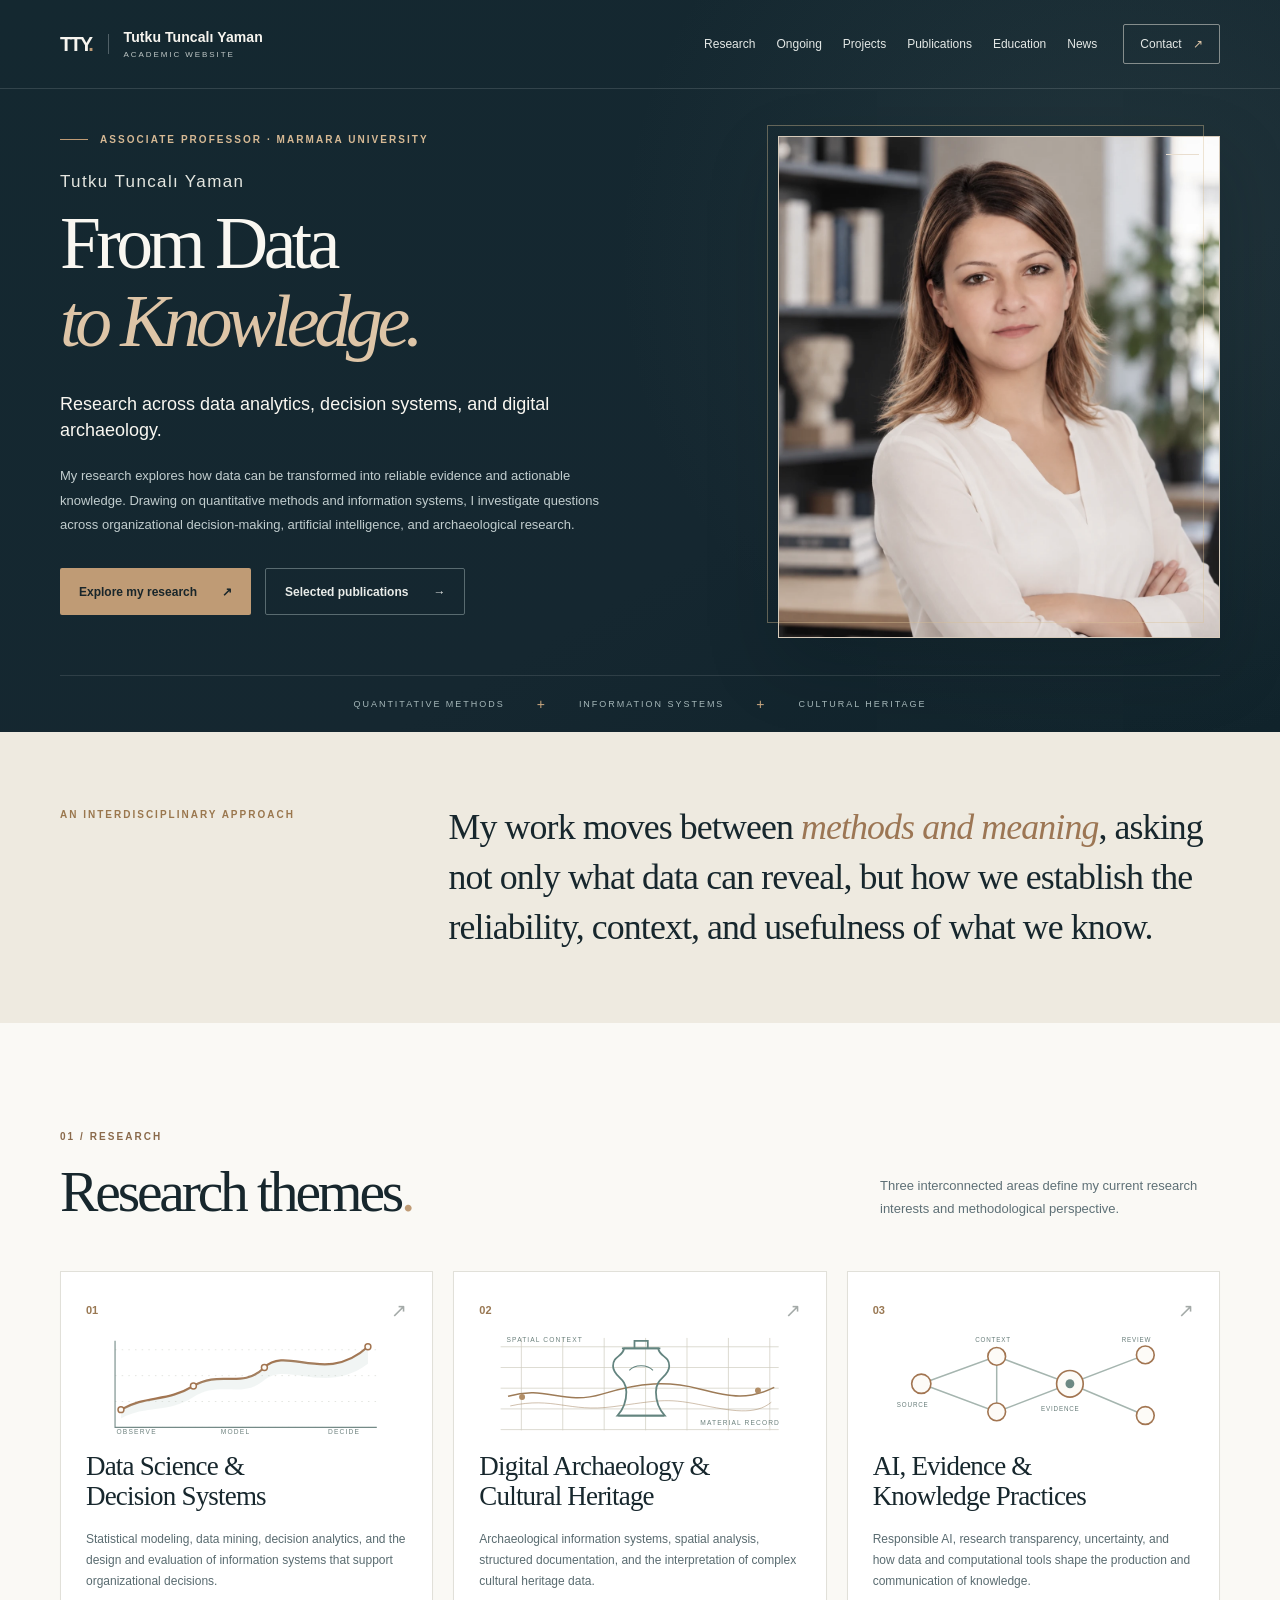
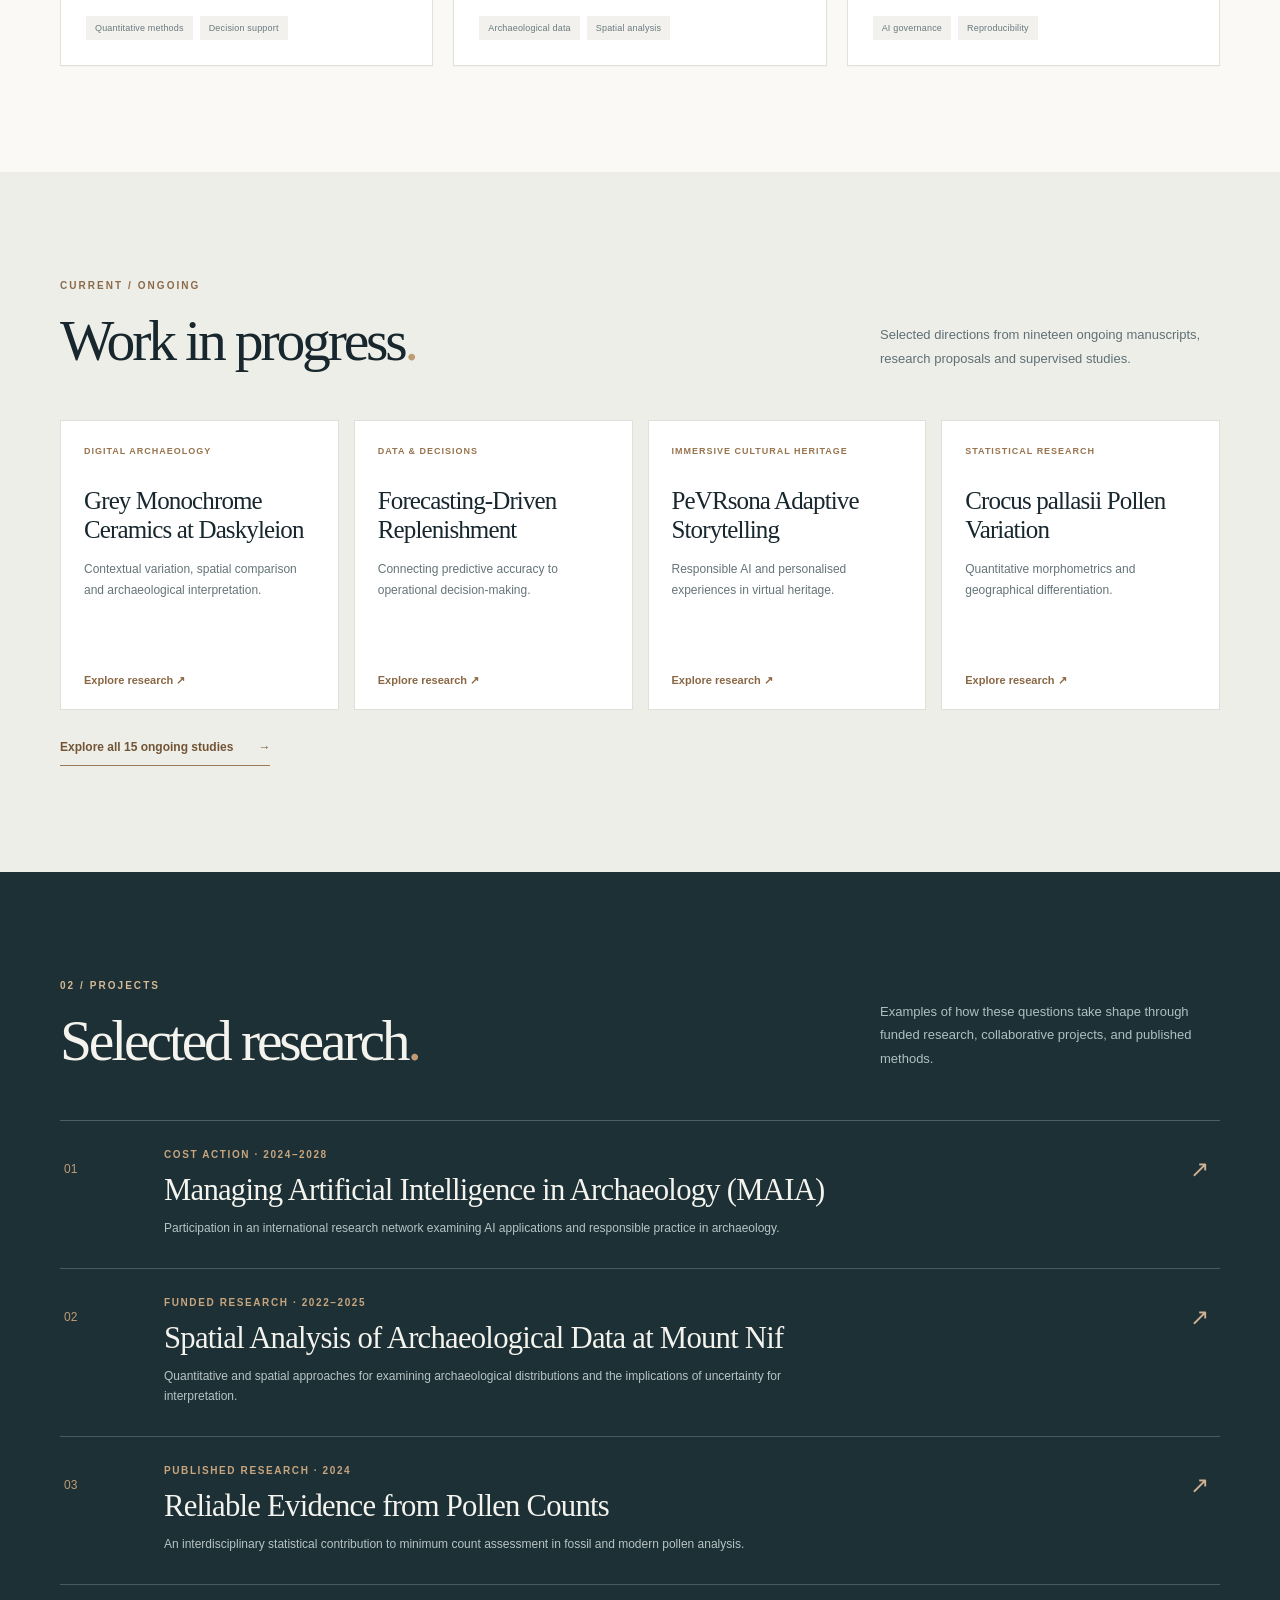
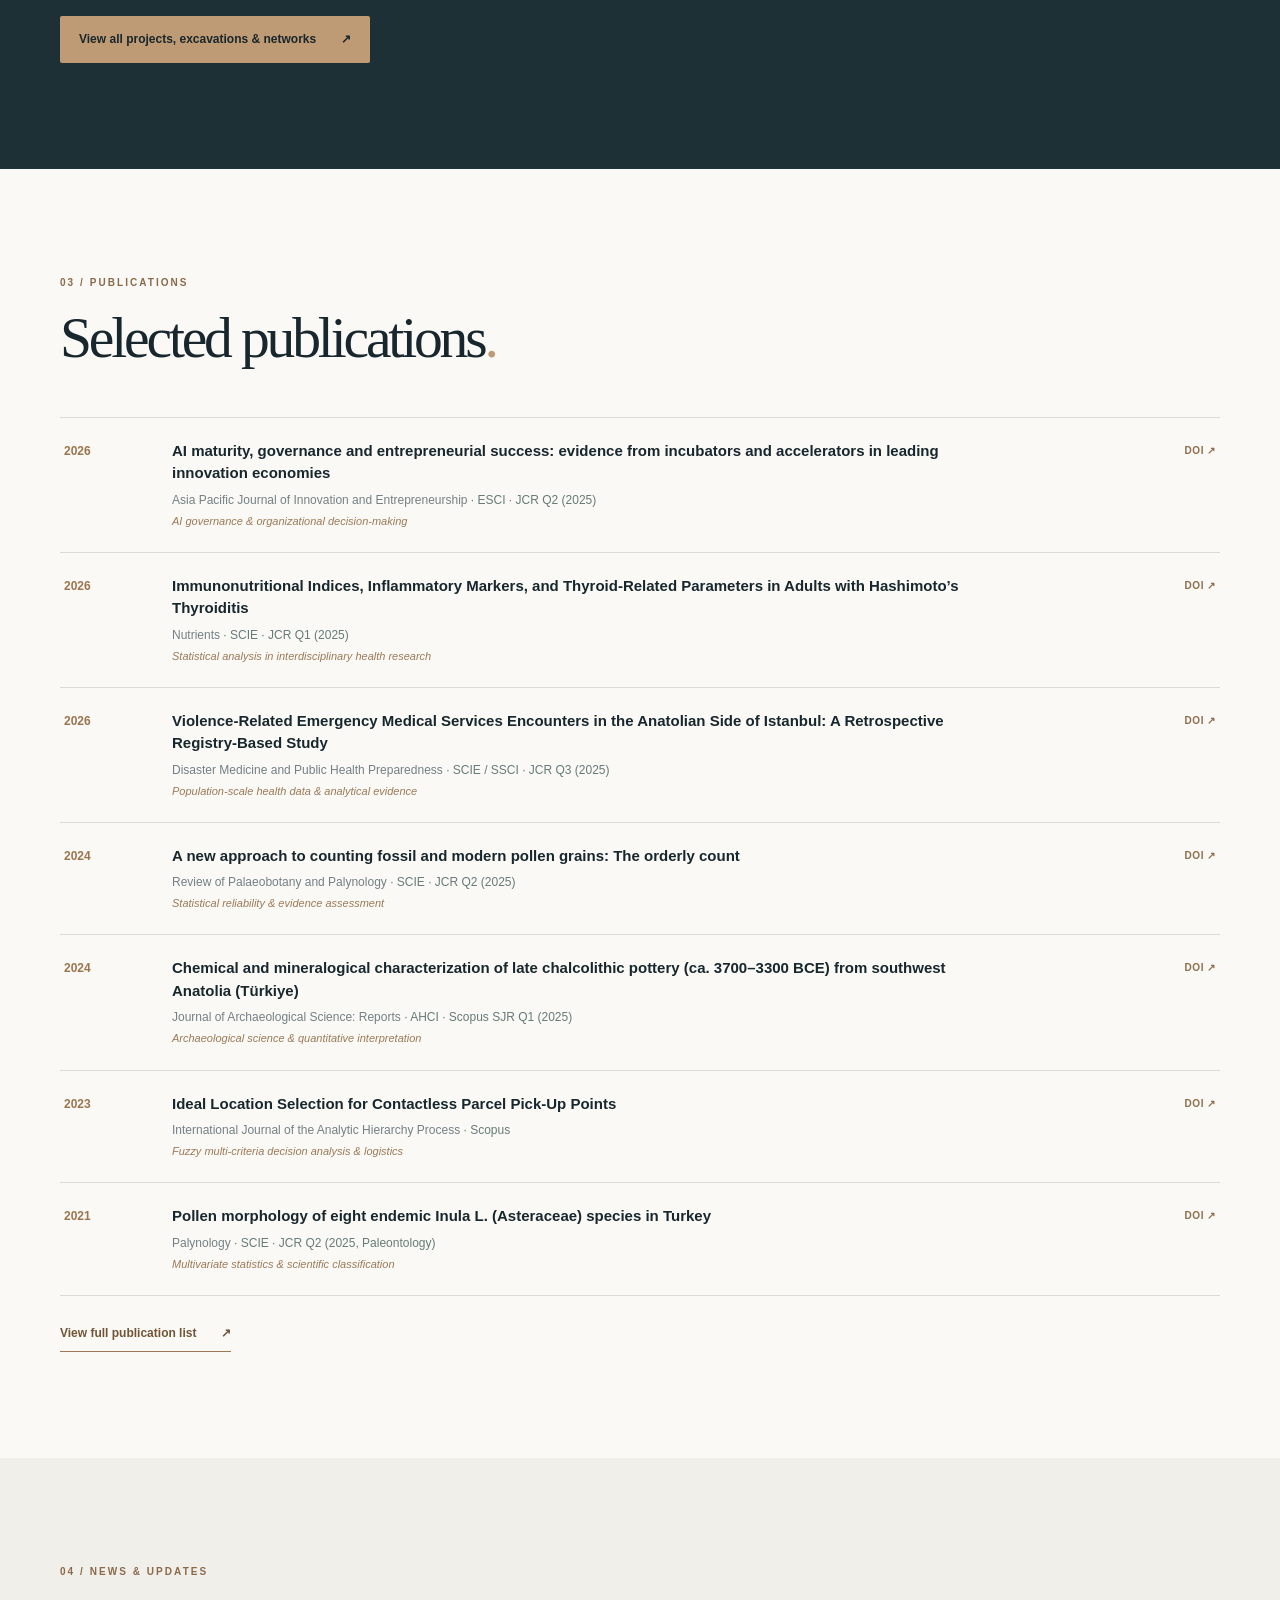
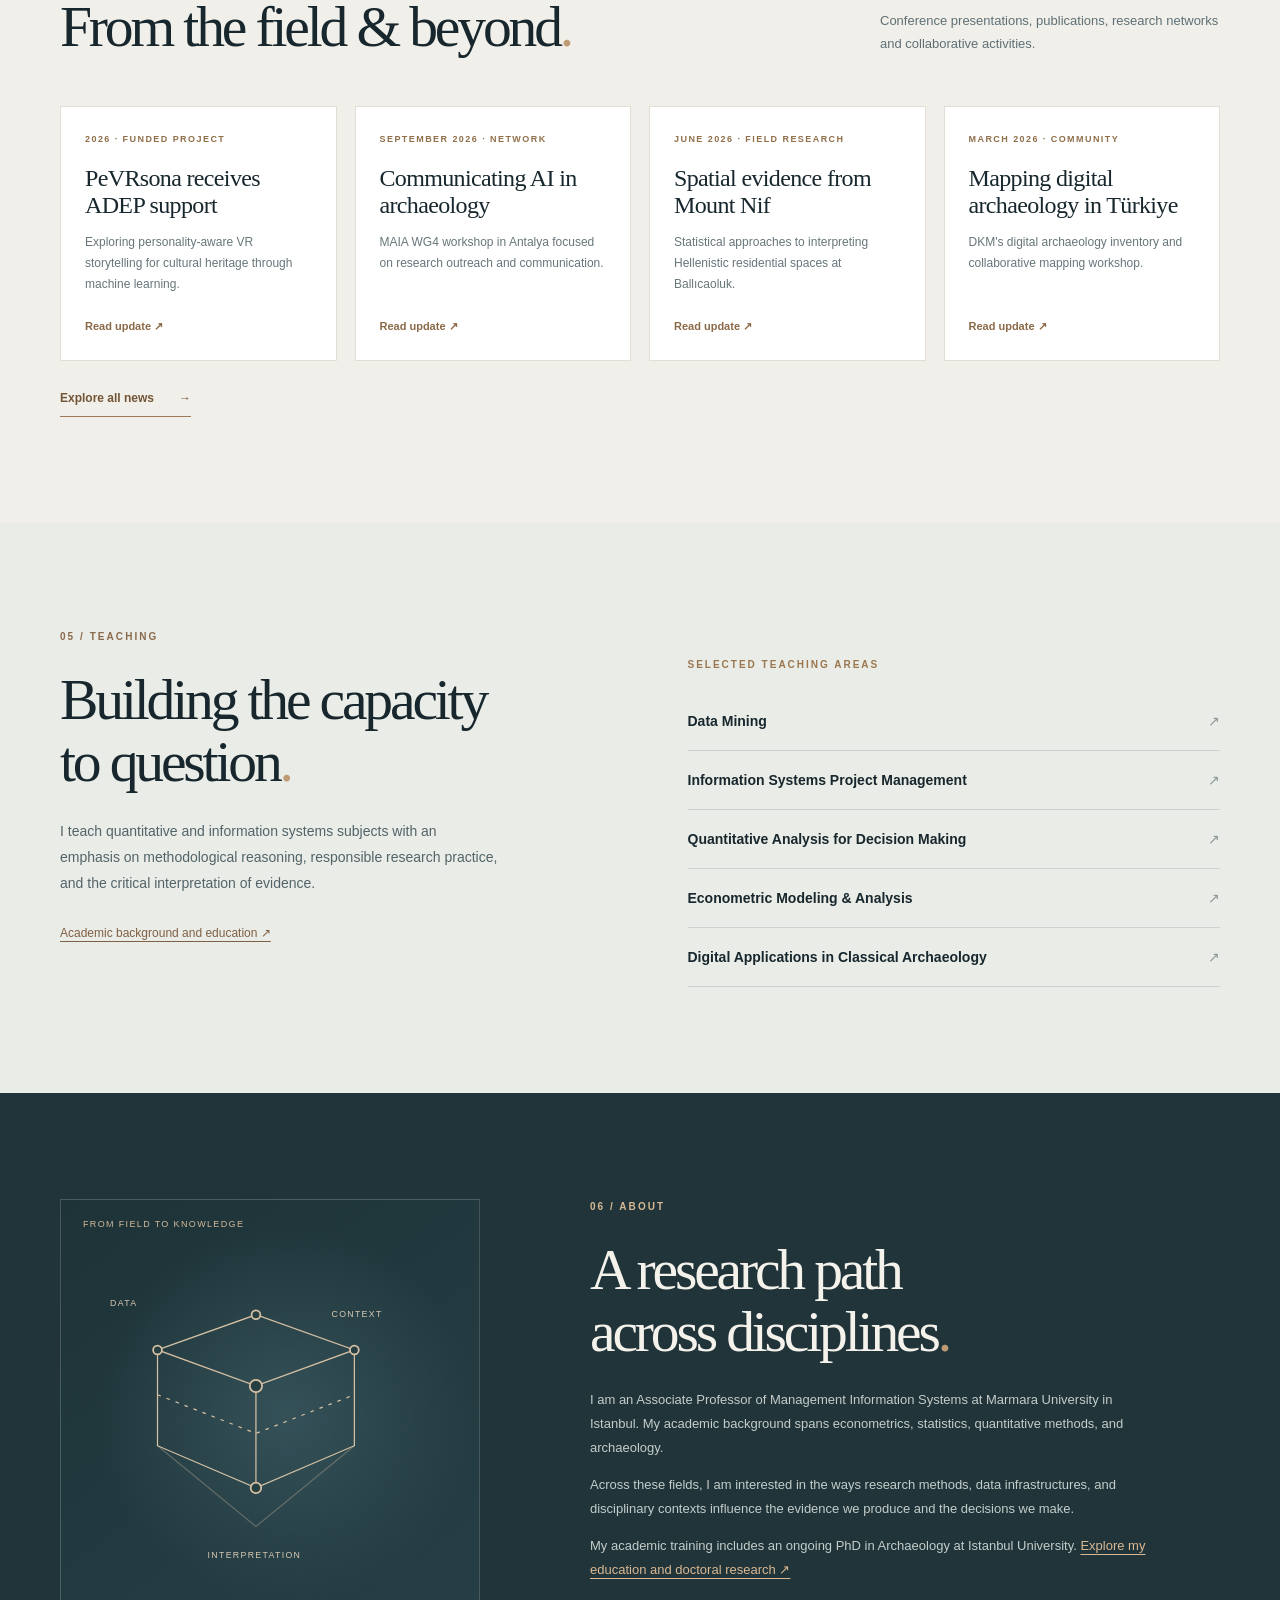
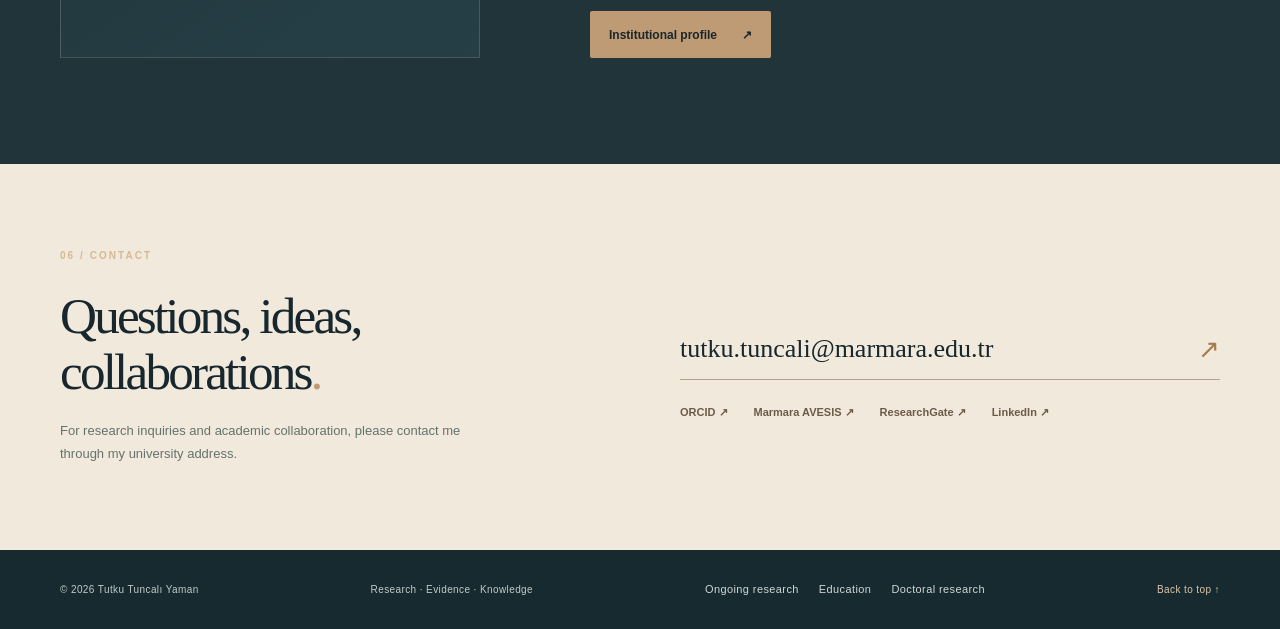
==== commit cdfc579f: "Add files via upload" ====
--- a/index.html
+++ b/index.html
@@ -97,7 +97,7 @@
 </div>
 </div>
 </section>
-<section class="section home-ongoing-section" id="ongoing"><div class="wrap"><div class="section-head"><div><p class="eyebrow eyebrow-dark">CURRENT / ONGOING</p><h2>Work in progress<span class="period">.</span></h2></div><p class="section-lead">Selected directions from fifteen ongoing manuscripts, research proposals and supervised studies.</p></div><div class="home-ongoing-grid"><a class="home-ongoing-card" href="ongoing.html#research-01"><p class="ongoing-card-tag">DIGITAL ARCHAEOLOGY</p><h3>Grey Monochrome Ceramics at Daskyleion</h3><p>Contextual variation, spatial comparison and archaeological interpretation.</p><span>Explore research ↗</span></a><a class="home-ongoing-card" href="ongoing.html#research-06"><p class="ongoing-card-tag">DATA &amp; DECISIONS</p><h3>Forecasting-Driven Replenishment</h3><p>Connecting predictive accuracy to operational decision-making.</p><span>Explore research ↗</span></a><a class="home-ongoing-card" href="ongoing.html#research-04"><p class="ongoing-card-tag">IMMERSIVE CULTURAL HERITAGE</p><h3>PeVRsona Adaptive Storytelling</h3><p>Responsible AI and personalised experiences in virtual heritage.</p><span>Explore research ↗</span></a><a class="home-ongoing-card" href="ongoing.html#research-08"><p class="ongoing-card-tag">STATISTICAL RESEARCH</p><h3>Crocus pallasii Pollen Variation</h3><p>Quantitative morphometrics and geographical differentiation.</p><span>Explore research ↗</span></a></div><a class="text-link" href="ongoing.html">Explore all 15 ongoing studies <span aria-hidden="true">→</span></a></div></section><section aria-labelledby="projects-heading" class="section projects-section" id="projects">
+<section class="section home-ongoing-section" id="ongoing"><div class="wrap"><div class="section-head"><div><p class="eyebrow eyebrow-dark">CURRENT / ONGOING</p><h2>Work in progress<span class="period">.</span></h2></div><p class="section-lead">Selected directions from nineteen ongoing manuscripts, research proposals and supervised studies.</p></div><div class="home-ongoing-grid"><a class="home-ongoing-card" href="ongoing.html#research-01"><p class="ongoing-card-tag">DIGITAL ARCHAEOLOGY</p><h3>Grey Monochrome Ceramics at Daskyleion</h3><p>Contextual variation, spatial comparison and archaeological interpretation.</p><span>Explore research ↗</span></a><a class="home-ongoing-card" href="ongoing.html#research-06"><p class="ongoing-card-tag">DATA &amp; DECISIONS</p><h3>Forecasting-Driven Replenishment</h3><p>Connecting predictive accuracy to operational decision-making.</p><span>Explore research ↗</span></a><a class="home-ongoing-card" href="ongoing.html#research-04"><p class="ongoing-card-tag">IMMERSIVE CULTURAL HERITAGE</p><h3>PeVRsona Adaptive Storytelling</h3><p>Responsible AI and personalised experiences in virtual heritage.</p><span>Explore research ↗</span></a><a class="home-ongoing-card" href="ongoing.html#research-08"><p class="ongoing-card-tag">STATISTICAL RESEARCH</p><h3>Crocus pallasii Pollen Variation</h3><p>Quantitative morphometrics and geographical differentiation.</p><span>Explore research ↗</span></a></div><a class="text-link" href="ongoing.html">Explore all 15 ongoing studies <span aria-hidden="true">→</span></a></div></section><section aria-labelledby="projects-heading" class="section projects-section" id="projects">
 <div class="wrap">
 <div class="section-head section-head-dark"><div><p class="eyebrow">02 / PROJECTS</p><h2 id="projects-heading">Selected research<span class="period">.</span></h2></div><p class="section-lead">Examples of how these questions take shape through funded research, collaborative projects, and published methods.</p></div>
 <div class="projects-list">
--- a/styles.css
+++ b/styles.css
@@ -187,3 +187,68 @@
 .news-entry .news-video-thumb iframe{display:block;width:100%;aspect-ratio:16/9;height:auto;border:0}
 .fieldwork-card h3 a{color:inherit;text-decoration:none;border-bottom:1px solid transparent}
 .fieldwork-card h3 a:hover,.fieldwork-card h3 a:focus-visible{color:#986f47;border-color:currentColor}
+
+
+/* v18: uncropped, natural-proportion News photo cards. Overrides all legacy size and cover rules. */
+.news-entry.with-photo {
+  grid-template-columns: minmax(90px,108px) minmax(0,1fr) minmax(200px,248px);
+  align-items: start;
+  column-gap: 24px;
+}
+.news-entry .news-thumb,
+.news-entry .news-thumb.news-book-cover {
+  display: block;
+  margin: 0;
+  padding: 7px;
+  width: 100%;
+  min-width: 0;
+  max-height: none !important;
+  overflow: visible !important;
+  align-self: start;
+  box-sizing: border-box;
+  background: #eeeae3;
+}
+.news-entry .news-thumb .news-photo-trigger {
+  display: block;
+  padding: 0;
+  margin: 0;
+  border: 0;
+  width: 100%;
+  cursor: zoom-in;
+  background: transparent;
+  line-height: 0;
+}
+.news-entry .news-thumb img,
+.news-entry .news-thumb.news-book-cover img {
+  display: block !important;
+  width: 100% !important;
+  max-width: 100% !important;
+  height: auto !important;
+  min-height: 0 !important;
+  max-height: none !important;
+  aspect-ratio: auto !important;
+  object-fit: contain !important;
+  object-position: center !important;
+  transform: none !important;
+  filter: none;
+}
+.news-entry:hover .news-thumb img { transform: none !important; filter:none; }
+.news-entry .news-main {min-width:0;}
+@media (max-width:960px) and (min-width:761px) {
+  .news-entry.with-photo {grid-template-columns:82px minmax(0,1fr) minmax(135px,190px);gap:16px;}
+}
+@media (max-width:760px) {
+  .news-entry.with-photo {grid-template-columns:62px minmax(0,1fr);column-gap:13px;row-gap:14px;}
+  .news-entry.with-photo .news-thumb {
+    grid-column:2;
+    width: min(100%,350px);
+    max-width:350px;
+    max-height:none !important;
+  }
+}
+
+/* News archive editorial: one unambiguous date label */
+.news-editorial .editorial-year.since-label {font-size:clamp(27px,3.35vw,51px);letter-spacing:-.035em;line-height:1.12;white-space:nowrap;}
+
+.news-filter-note{font-size:12px;color:#617074;margin:-14px 0 28px;line-height:1.55}
+.news-entry .news-thumb.news-book-cover img{max-height:330px;object-fit:contain!important}
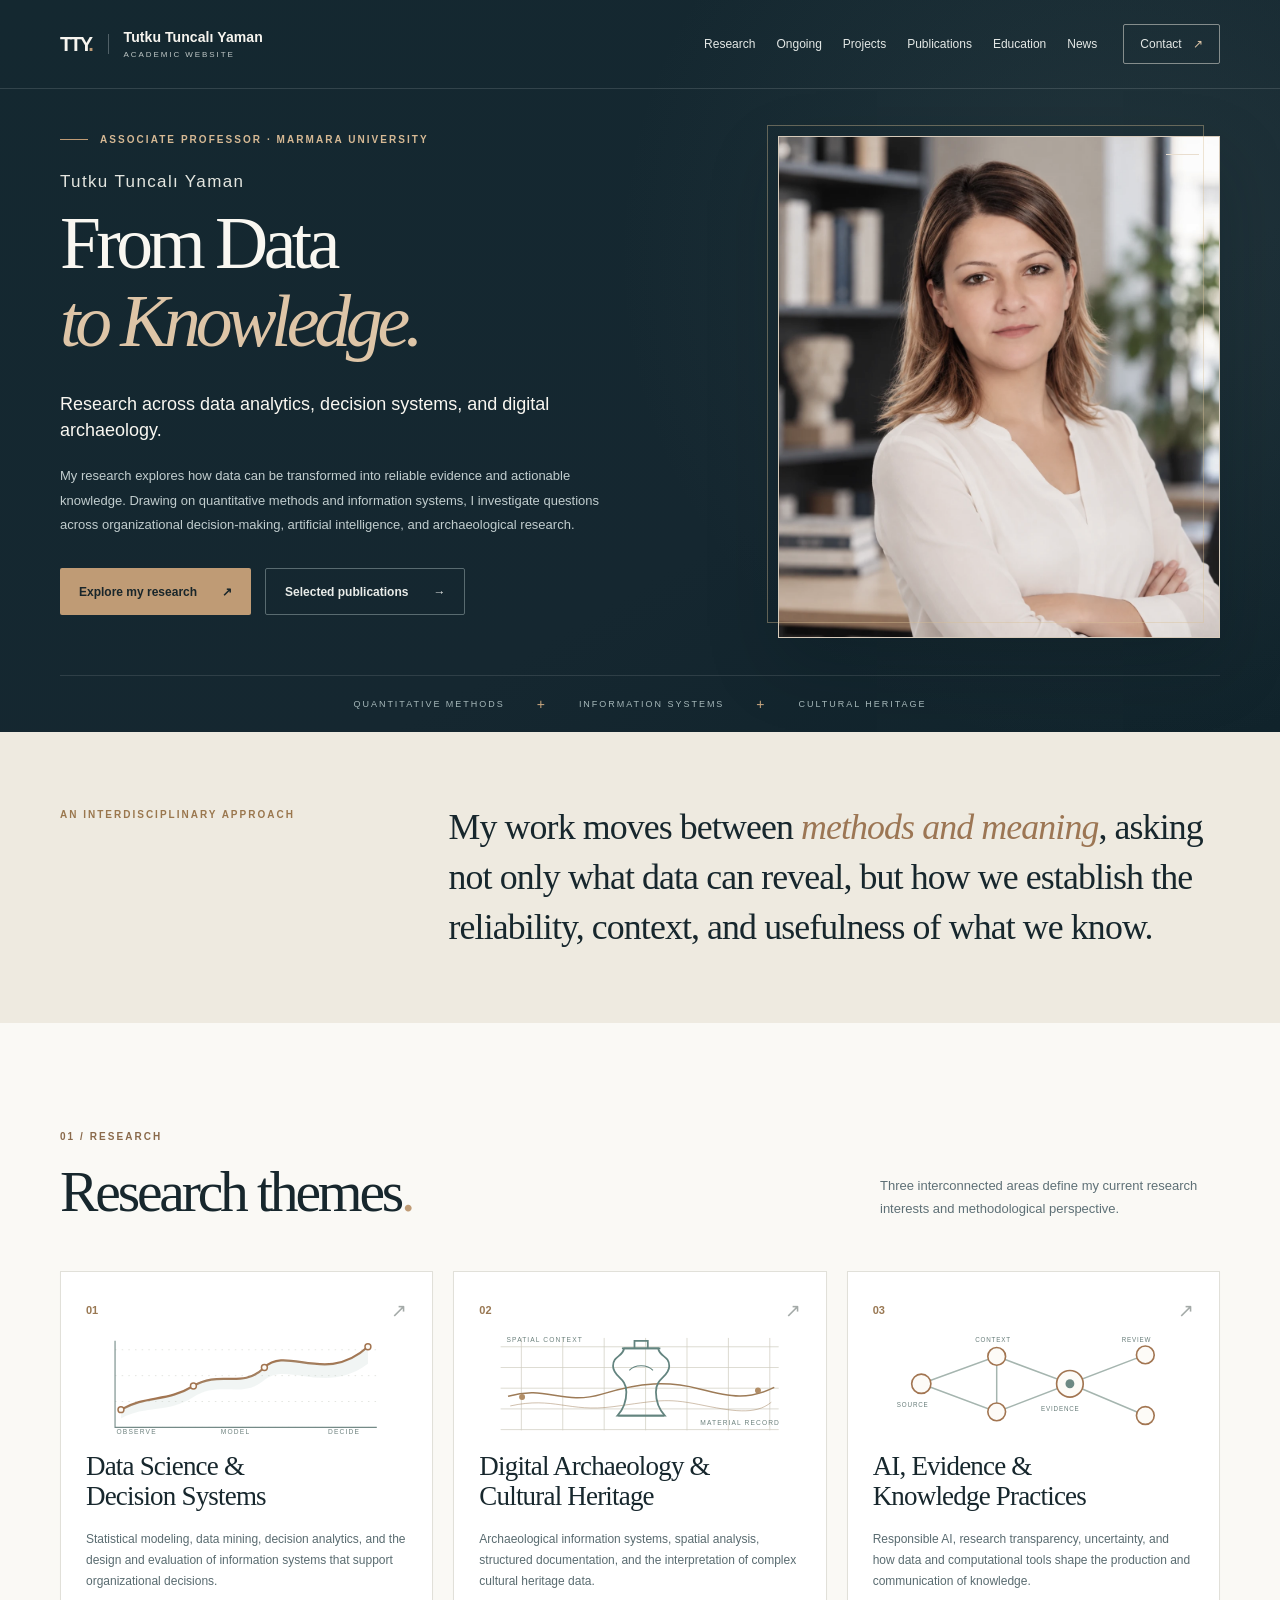
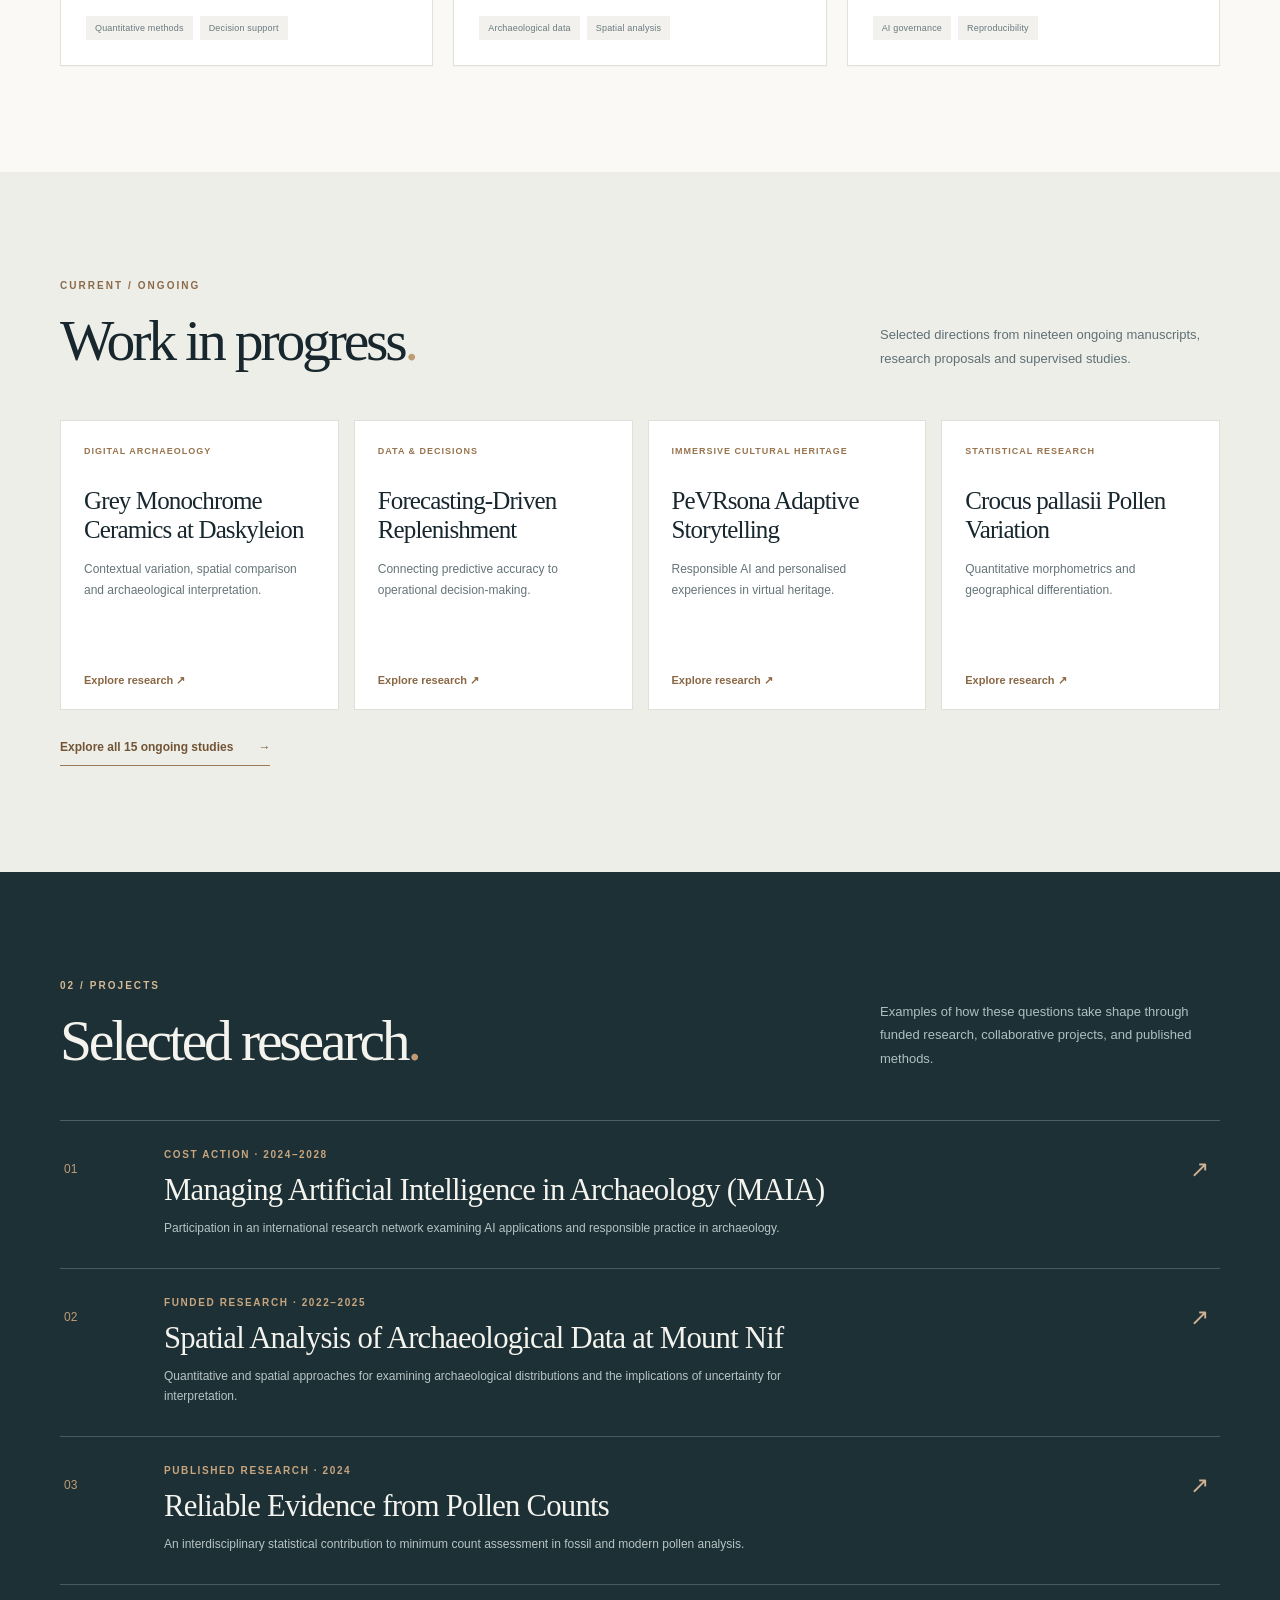
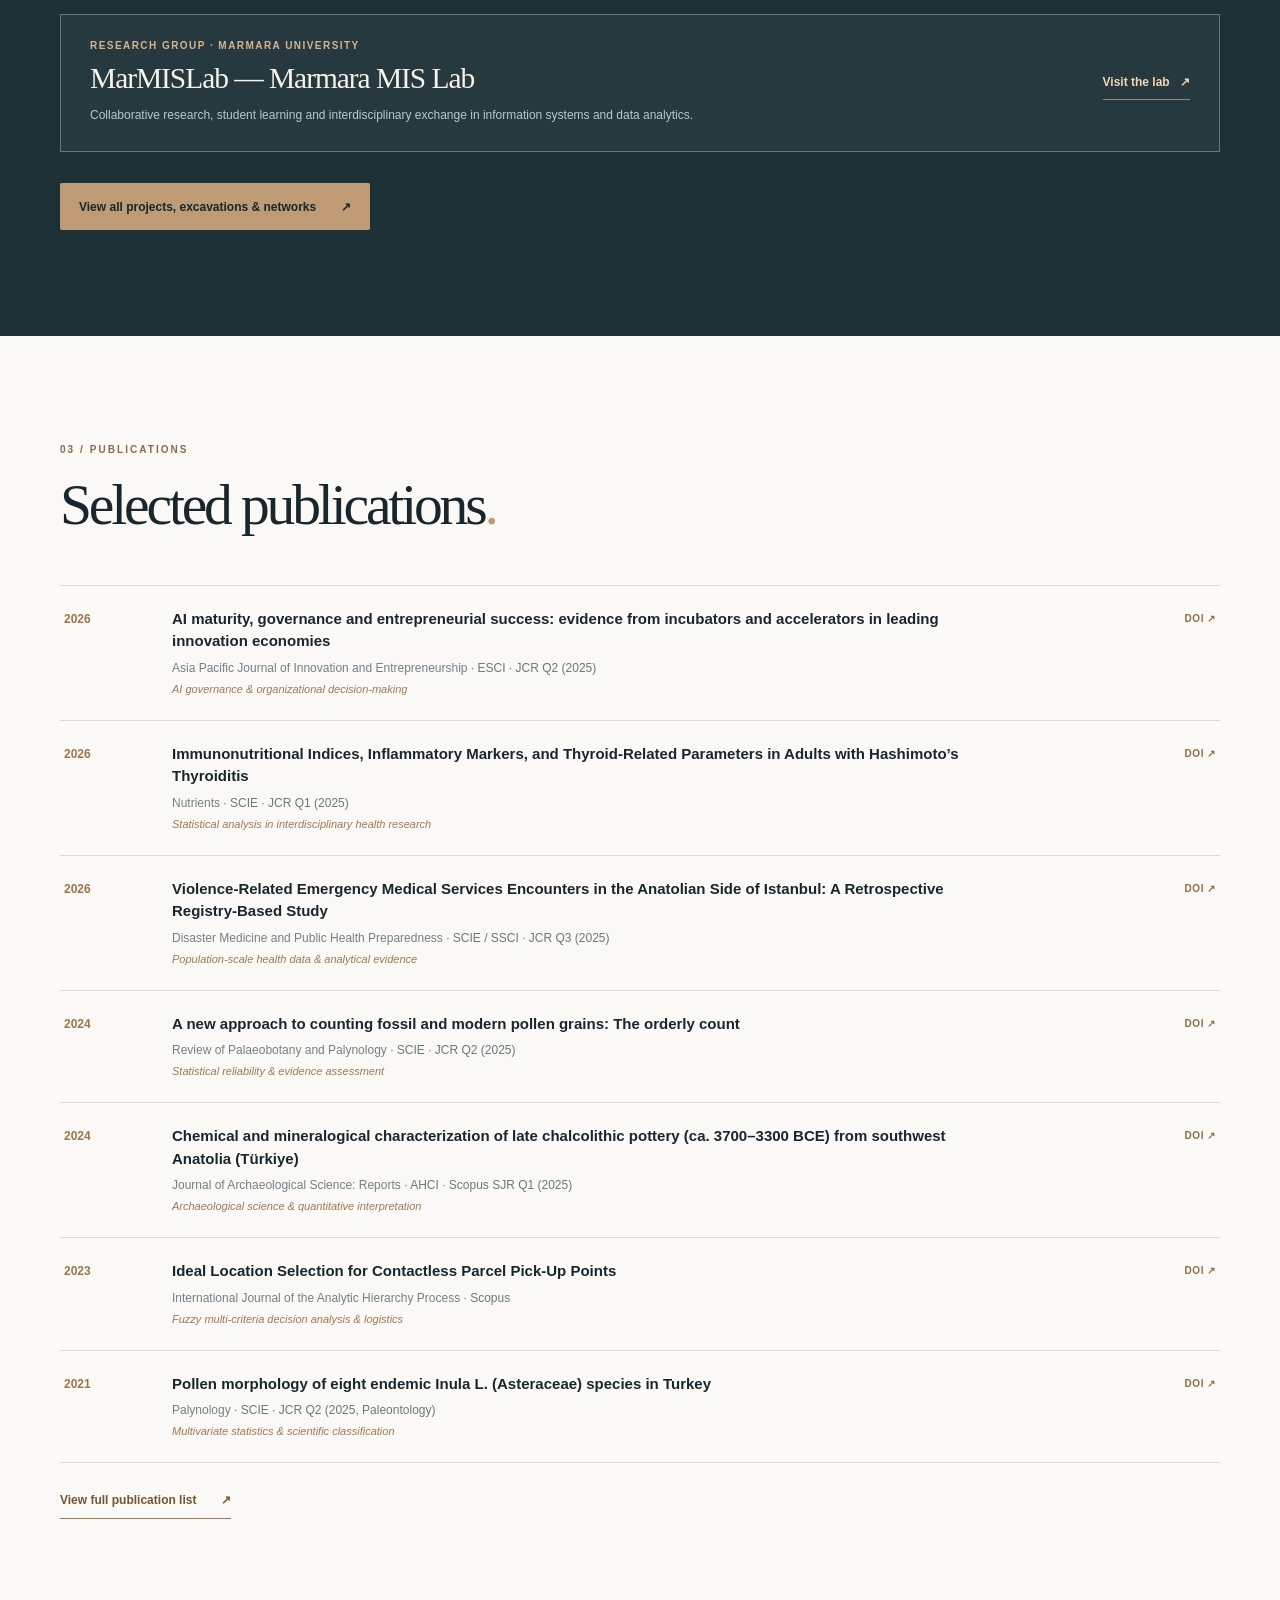
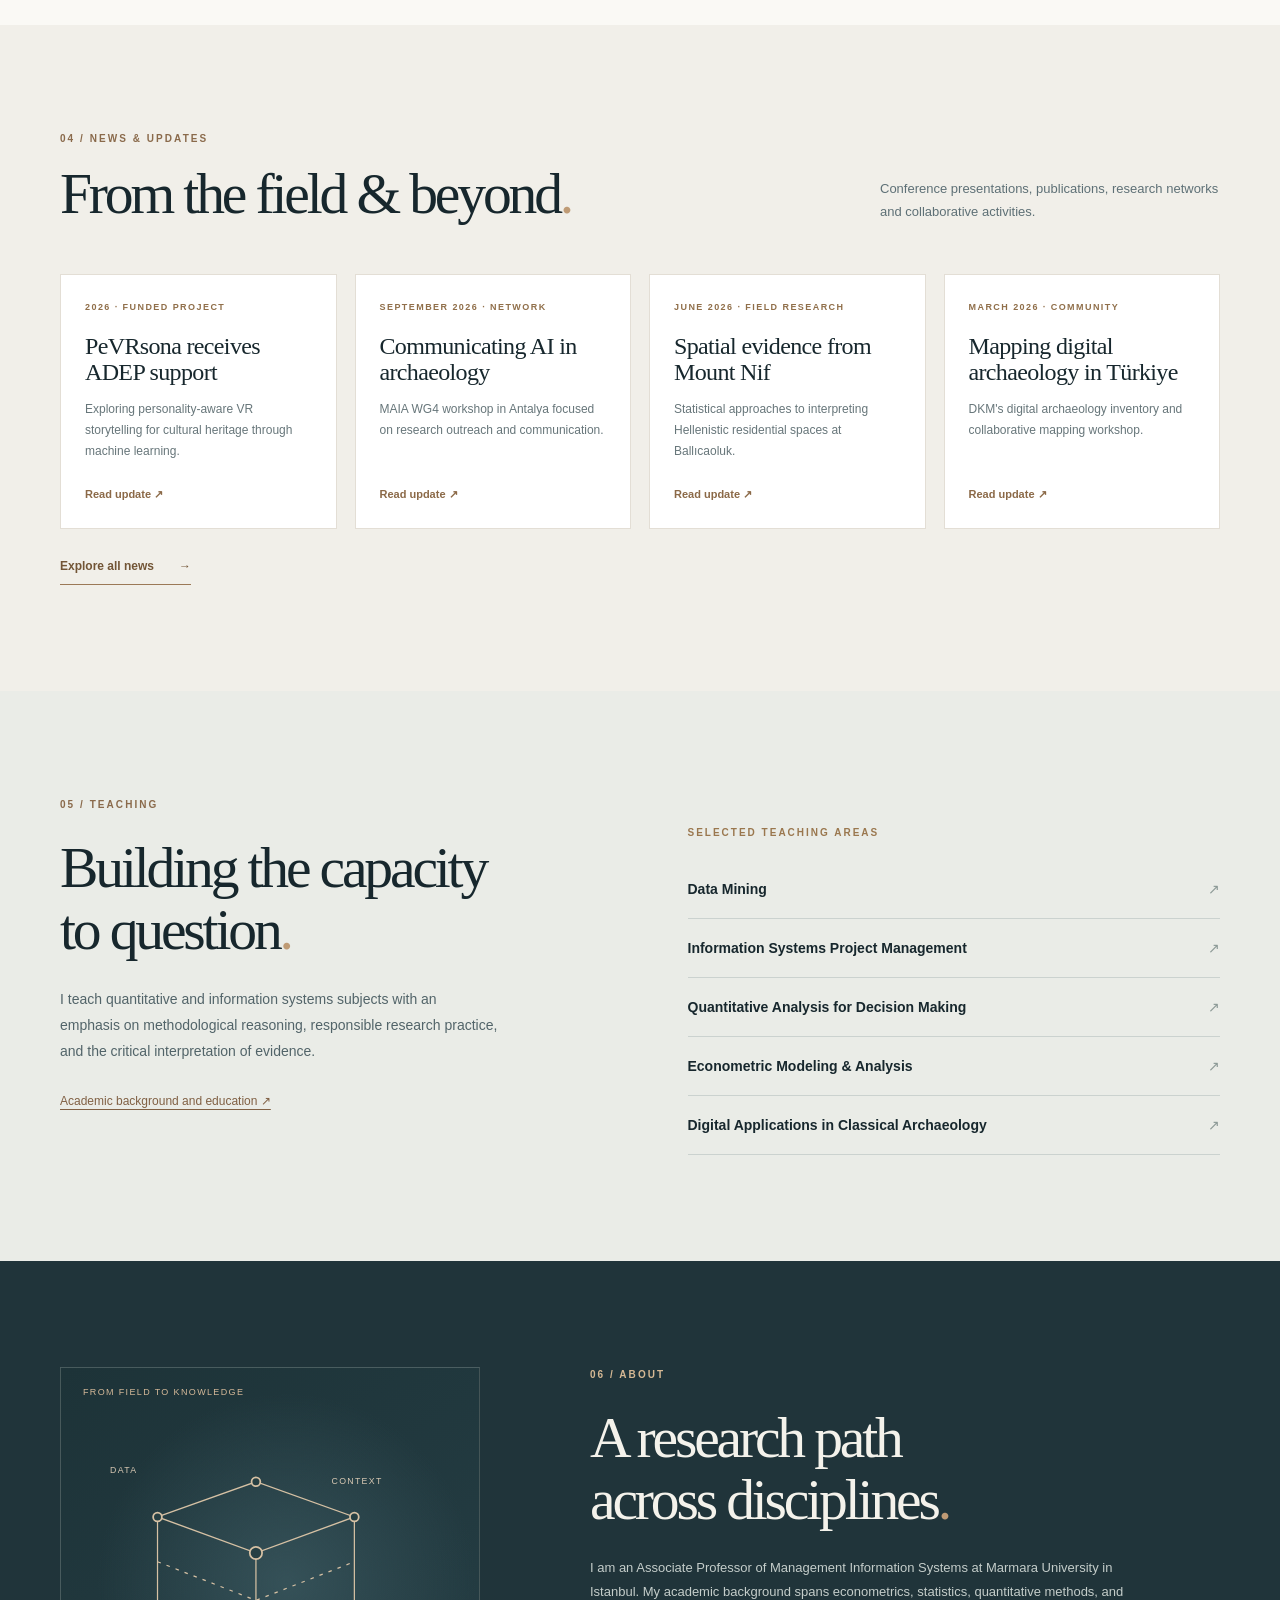
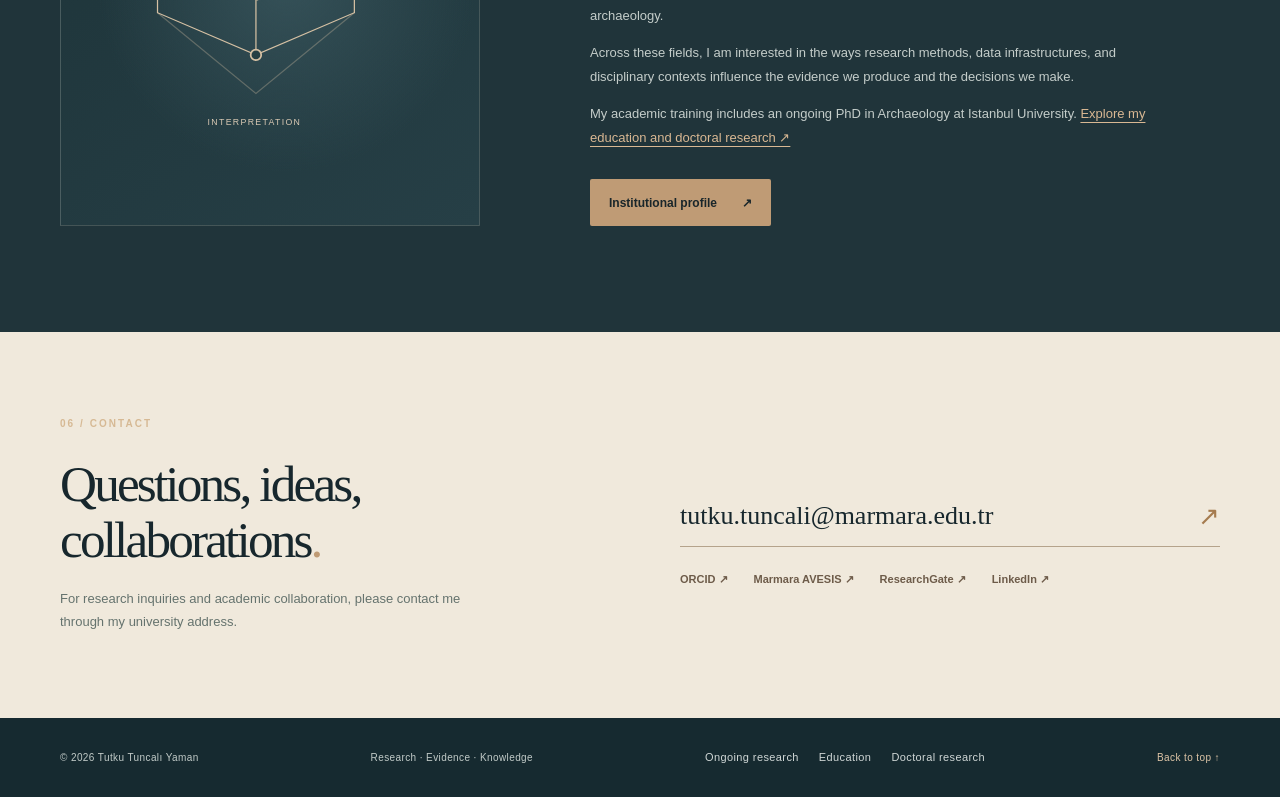
==== commit 4864ddaa: "Add files via upload" ====
--- a/index.html
+++ b/index.html
@@ -104,7 +104,14 @@
 <article class="project-row"><div class="project-number">01</div><div class="project-info"><p class="project-meta">COST ACTION · 2024–2028</p><h3>Managing Artificial Intelligence in Archaeology (MAIA)</h3><p>Participation in an international research network examining AI applications and responsible practice in archaeology.</p></div><a aria-label="Visit MAIA official website" class="project-link" href="https://maiacost.eu/" rel="noopener noreferrer" target="_blank">↗</a></article>
 <article class="project-row"><div class="project-number">02</div><div class="project-info"><p class="project-meta">FUNDED RESEARCH · 2022–2025</p><h3>Spatial Analysis of Archaeological Data at Mount Nif</h3><p>Quantitative and spatial approaches for examining archaeological distributions and the implications of uncertainty for interpretation.</p></div><a aria-label="View institutional Mount Nif project record" class="project-link" href="https://isletme.marmara.edu.tr/bilimsel-faaliyetler/tubitak-destekli-bilimsel-projeler" rel="noopener noreferrer" target="_blank">↗</a></article>
 <article class="project-row"><div class="project-number">03</div><div class="project-info"><p class="project-meta">PUBLISHED RESEARCH · 2024</p><h3>Reliable Evidence from Pollen Counts</h3><p>An interdisciplinary statistical contribution to minimum count assessment in fossil and modern pollen analysis.</p></div><a aria-label="View orderly count journal article" class="project-link" href="https://doi.org/10.1016/j.revpalbo.2024.105156" rel="noopener noreferrer" target="_blank">↗</a></article>
-</div><a class="button button-primary archive-cta" href="projects.html">View all projects, excavations &amp; networks  <span aria-hidden="true">↗</span></a>
+</div><aside aria-label="Research group at Marmara University" class="home-lab-feature">
+<div class="home-lab-copy">
+<p class="home-lab-label">RESEARCH GROUP · MARMARA UNIVERSITY</p>
+<h3>MarMISLab — Marmara MIS Lab</h3>
+<p>Collaborative research, student learning and interdisciplinary exchange in information systems and data analytics.</p>
+</div>
+<a aria-label="Visit the MarMISLab research group website" class="home-lab-link" href="https://avesis.marmara.edu.tr/arastirma-grubu/marmislab" rel="noopener noreferrer" target="_blank">Visit the lab <span aria-hidden="true">↗</span></a>
+</aside><a class="button button-primary archive-cta" href="projects.html">View all projects, excavations &amp; networks  <span aria-hidden="true">↗</span></a>
 </div>
 </section>
 <section aria-labelledby="publications-heading" class="section publications-section" id="publications">
--- a/styles.css
+++ b/styles.css
@@ -252,3 +252,22 @@
 
 .news-filter-note{font-size:12px;color:#617074;margin:-14px 0 28px;line-height:1.55}
 .news-entry .news-thumb.news-book-cover img{max-height:330px;object-fit:contain!important}
+
+
+/* Research-group cross-links: homepage and Research communities. */
+.home-lab-feature{margin-top:29px;border:1px solid rgba(224,207,180,.39);background:rgba(248,243,230,.045);display:flex;align-items:center;justify-content:space-between;gap:36px;padding:25px 29px}
+.home-lab-copy{min-width:0;flex:1}
+.home-lab-label,.research-lab-overline{font-size:10px;letter-spacing:.145em;font-weight:700;color:#d6b48f;margin:0 0 10px}
+.home-lab-copy h3{font:400 clamp(23px,2.3vw,31px)/1.16 var(--font-serif);letter-spacing:-.035em;margin:0 0 10px;color:#f6f3ec}
+.home-lab-copy>p:last-child{font-size:12px;line-height:1.8;color:#b9c9c8;margin:0;max-width:670px}
+.home-lab-link{color:#f1d5b5;flex-shrink:0;border-bottom:1px solid rgba(223,196,161,.58);padding:10px 0;font-size:12px;font-weight:700;white-space:nowrap}
+.home-lab-link:hover{color:#fff;border-color:#fff}
+.home-lab-link span,.research-lab-action span{margin-left:7px}
+.research-lab-card{display:flex;align-items:center;justify-content:space-between;gap:45px;margin:0 0 27px;padding:30px 33px;background:#eae9e1;border:1px solid #d4d8d0;border-left:3px solid #a48561}
+.research-lab-content{min-width:0;flex:1}
+.research-lab-overline{color:#98754e;margin-bottom:15px}
+.research-lab-card h3{font:400 clamp(28px,3.1vw,38px)/1.16 var(--font-serif);letter-spacing:-.04em;margin:0 0 13px;color:#1d343b}
+.research-lab-card .research-lab-content>p:last-child{font-size:12px;line-height:1.9;color:#617478;margin:0;max-width:750px}
+.research-lab-action{font-size:12px;font-weight:700;color:#755734;white-space:nowrap;border-bottom:1px solid #a58b6c;padding:9px 0;flex-shrink:0}
+.research-lab-action:hover{color:#273f43;border-color:#273f43}
+@media(max-width:760px){.home-lab-feature,.research-lab-card{flex-direction:column;align-items:flex-start;gap:16px;padding:23px 20px}.home-lab-link,.research-lab-action{white-space:normal}}
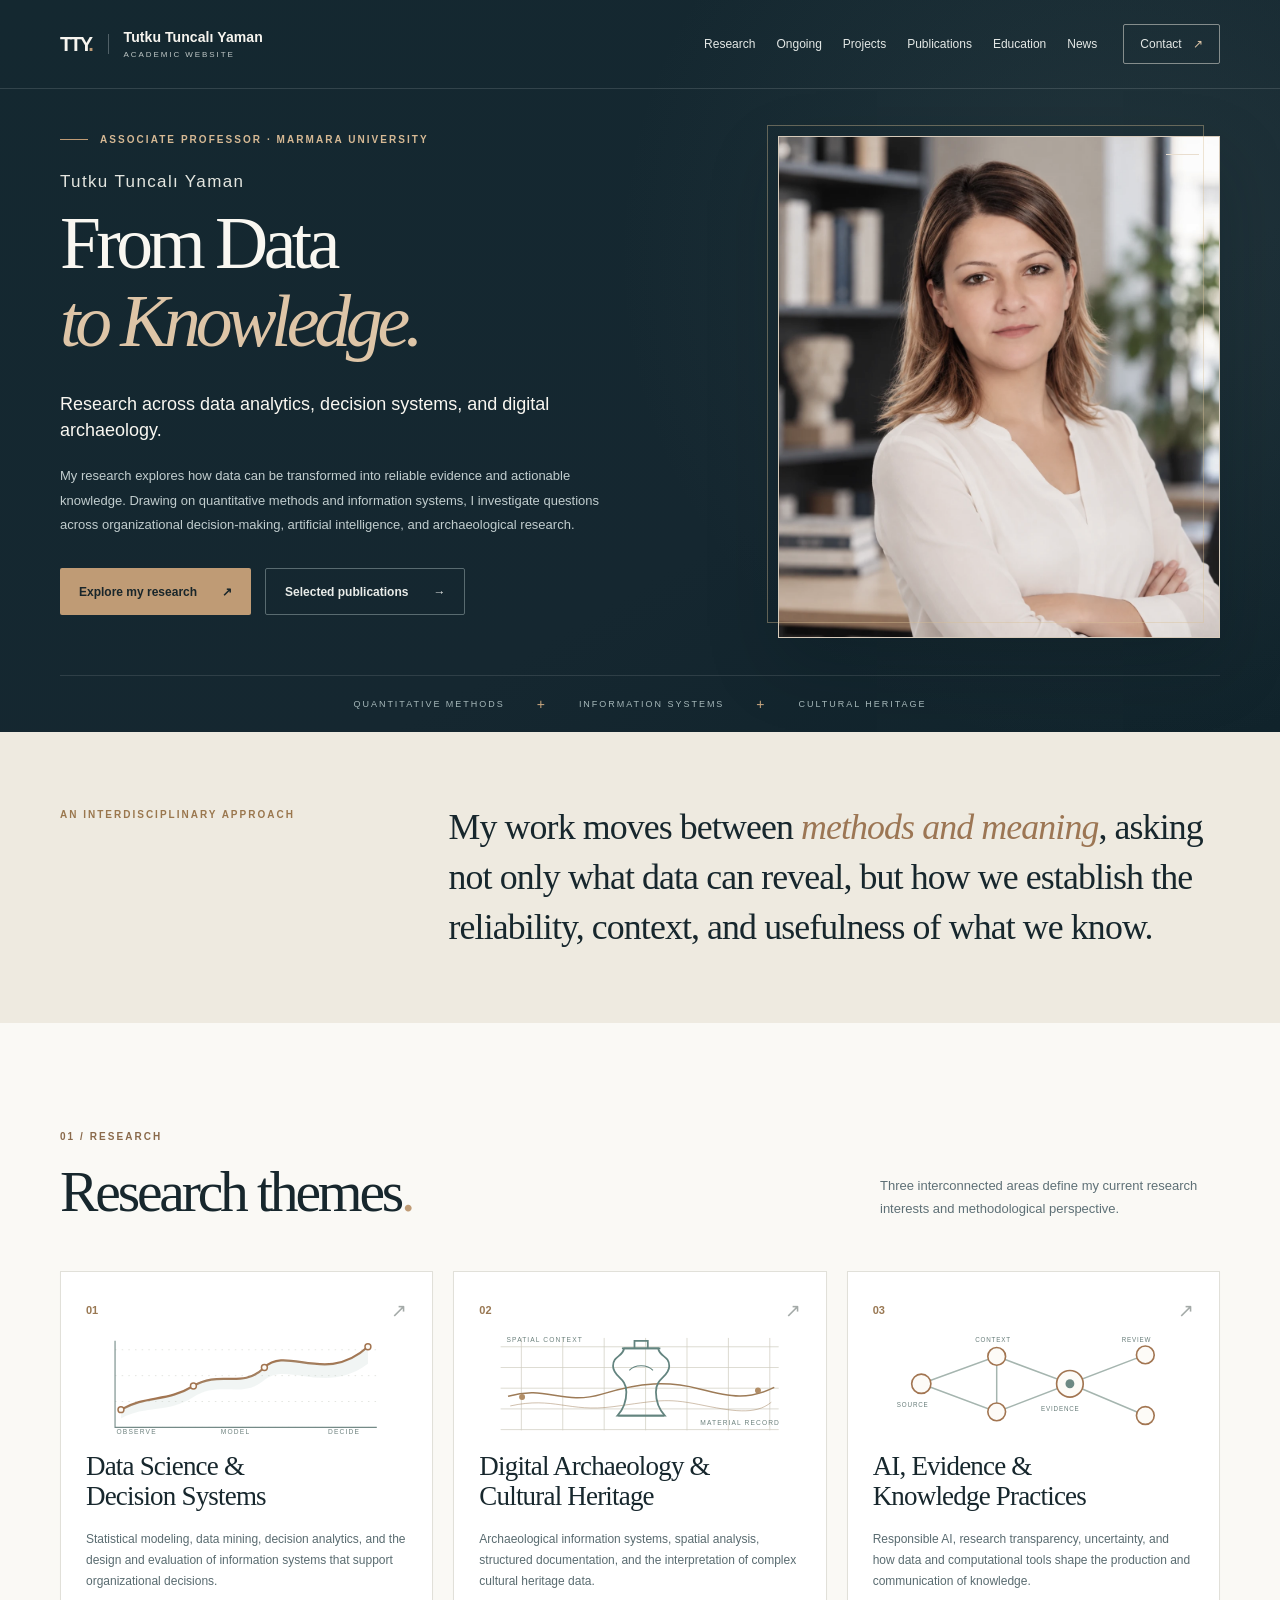
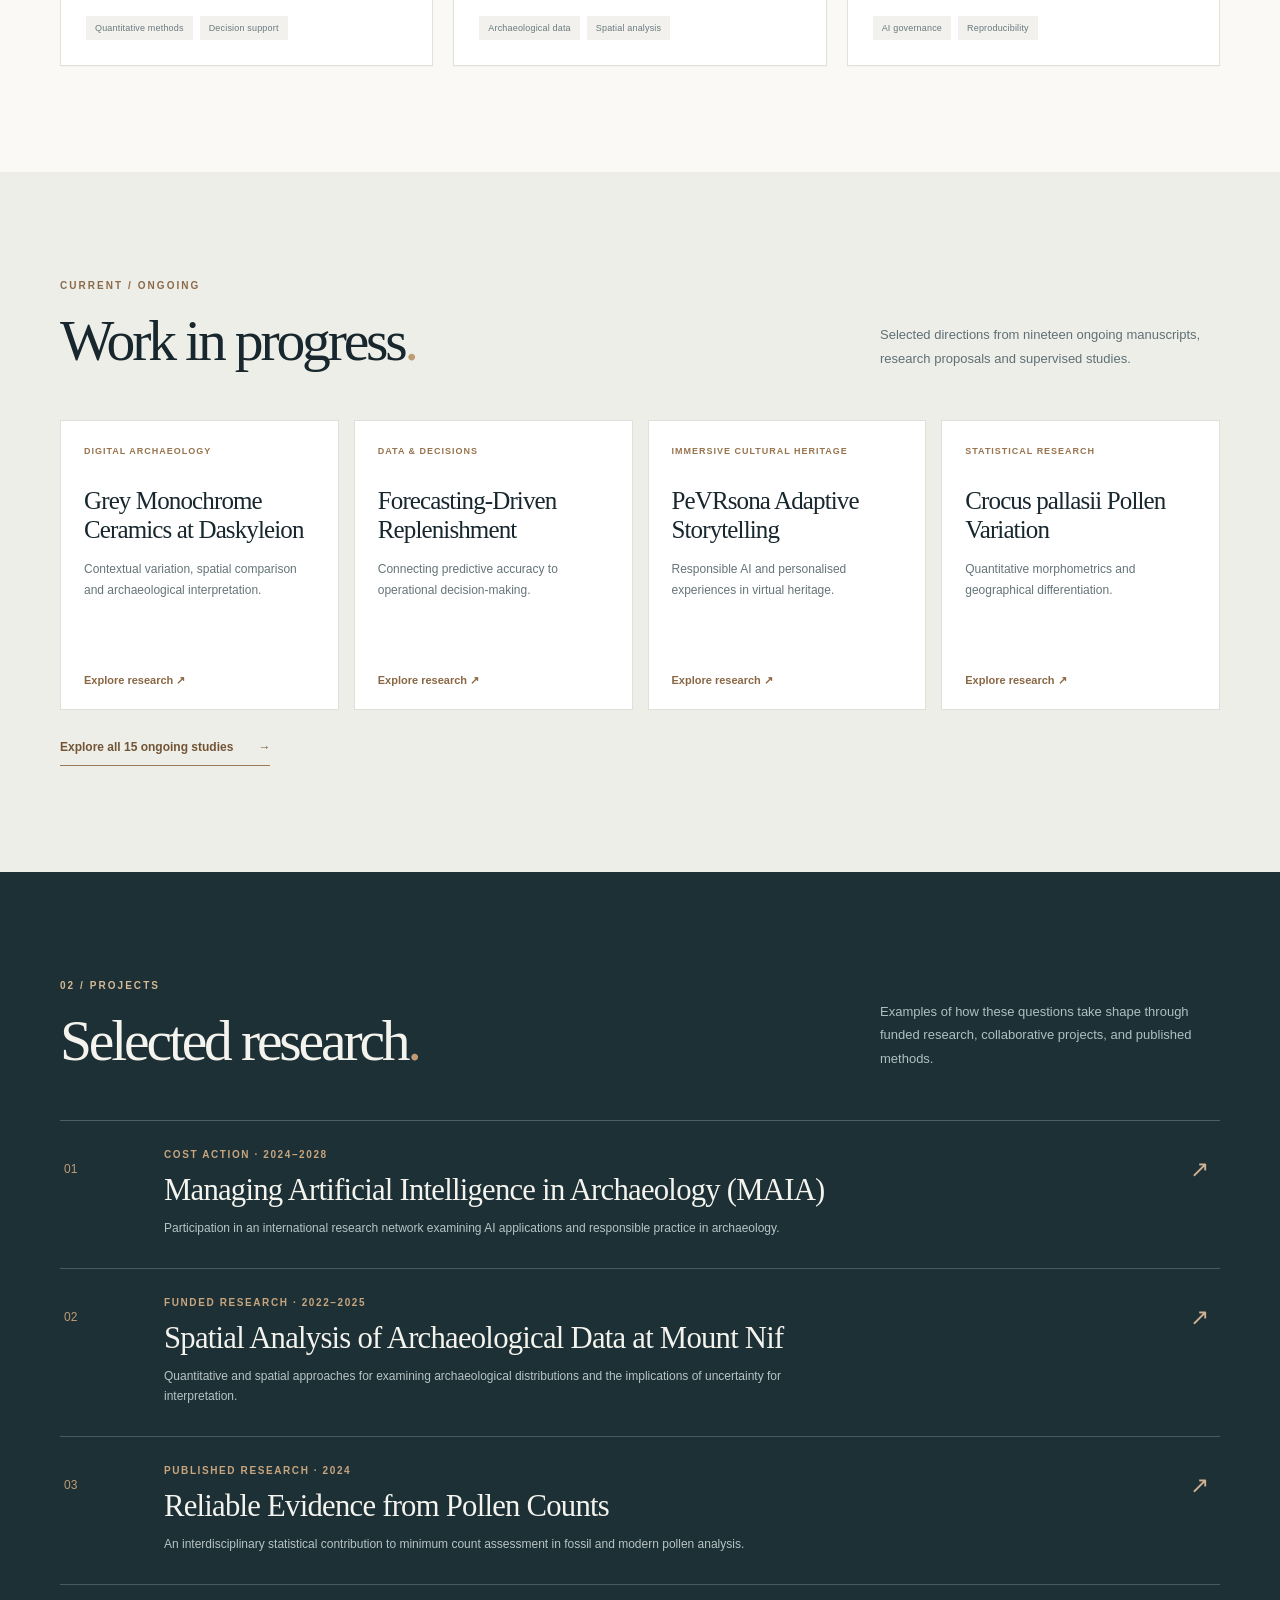
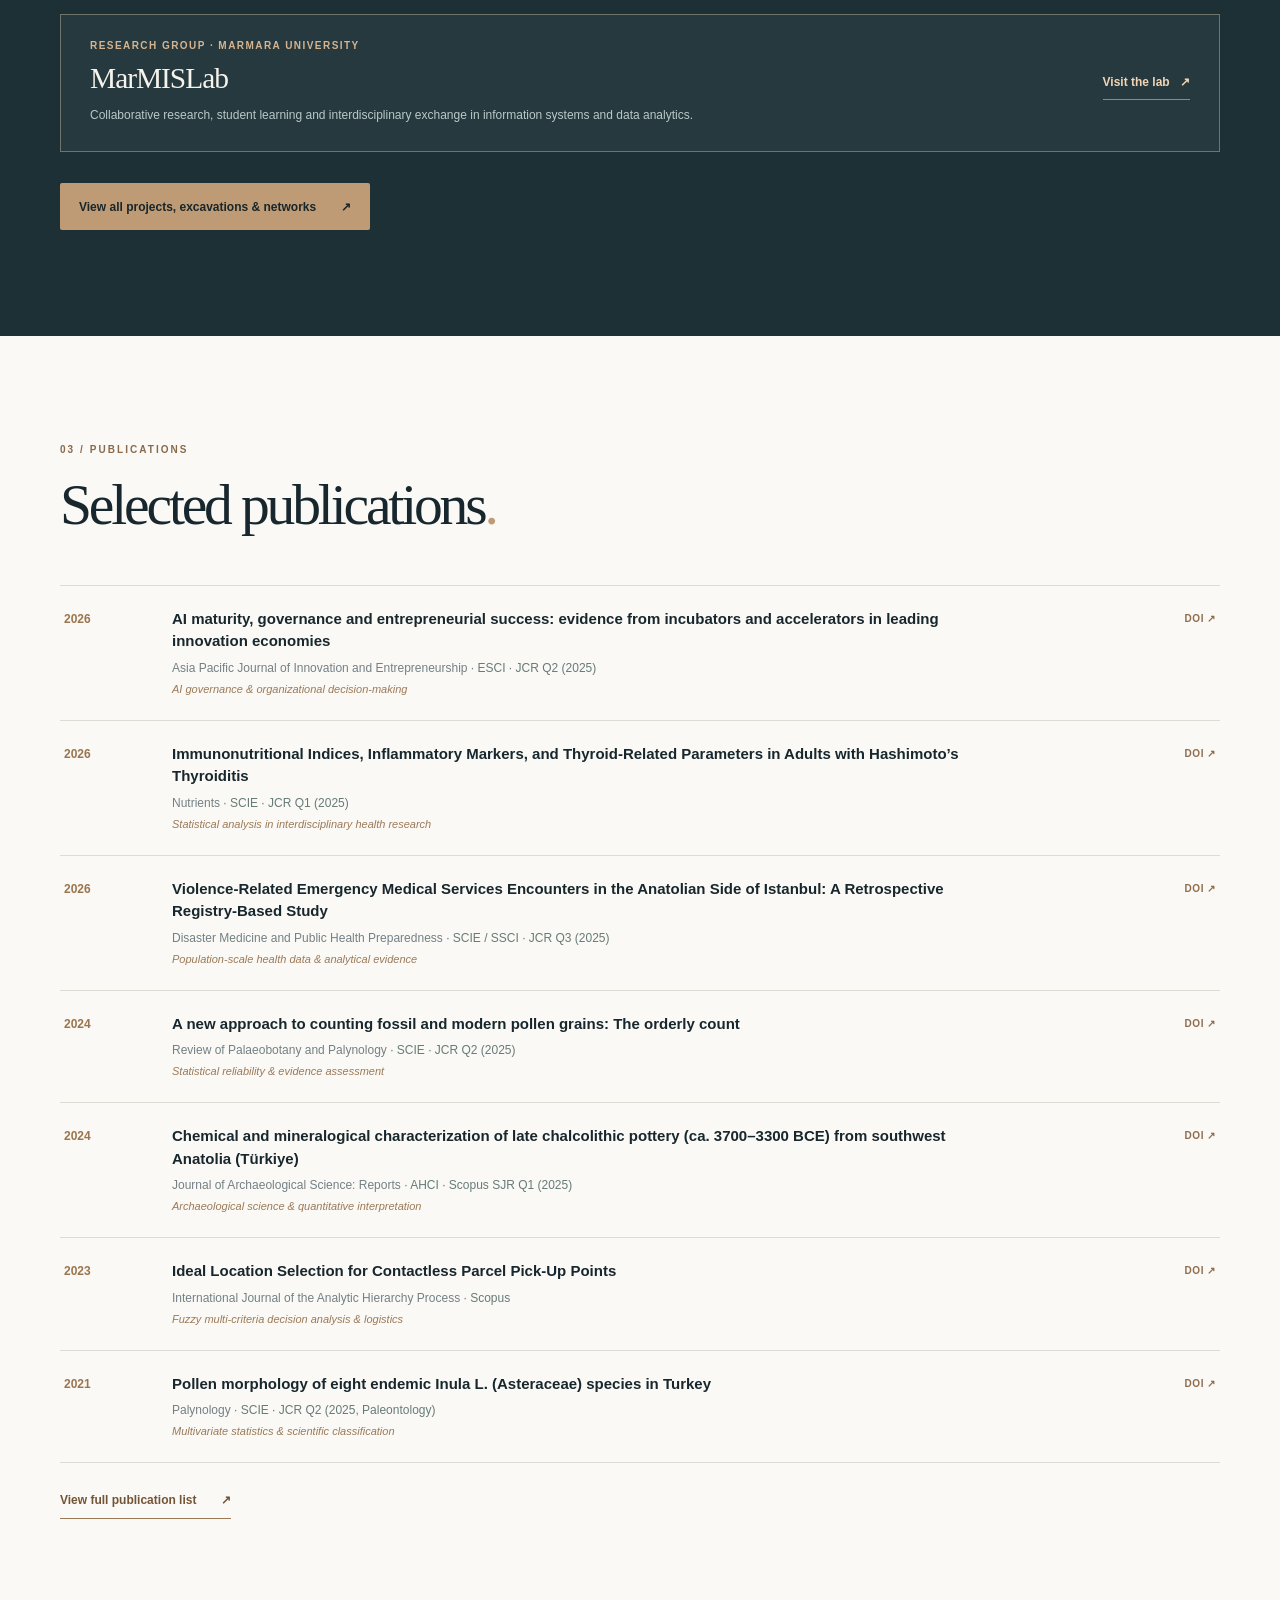
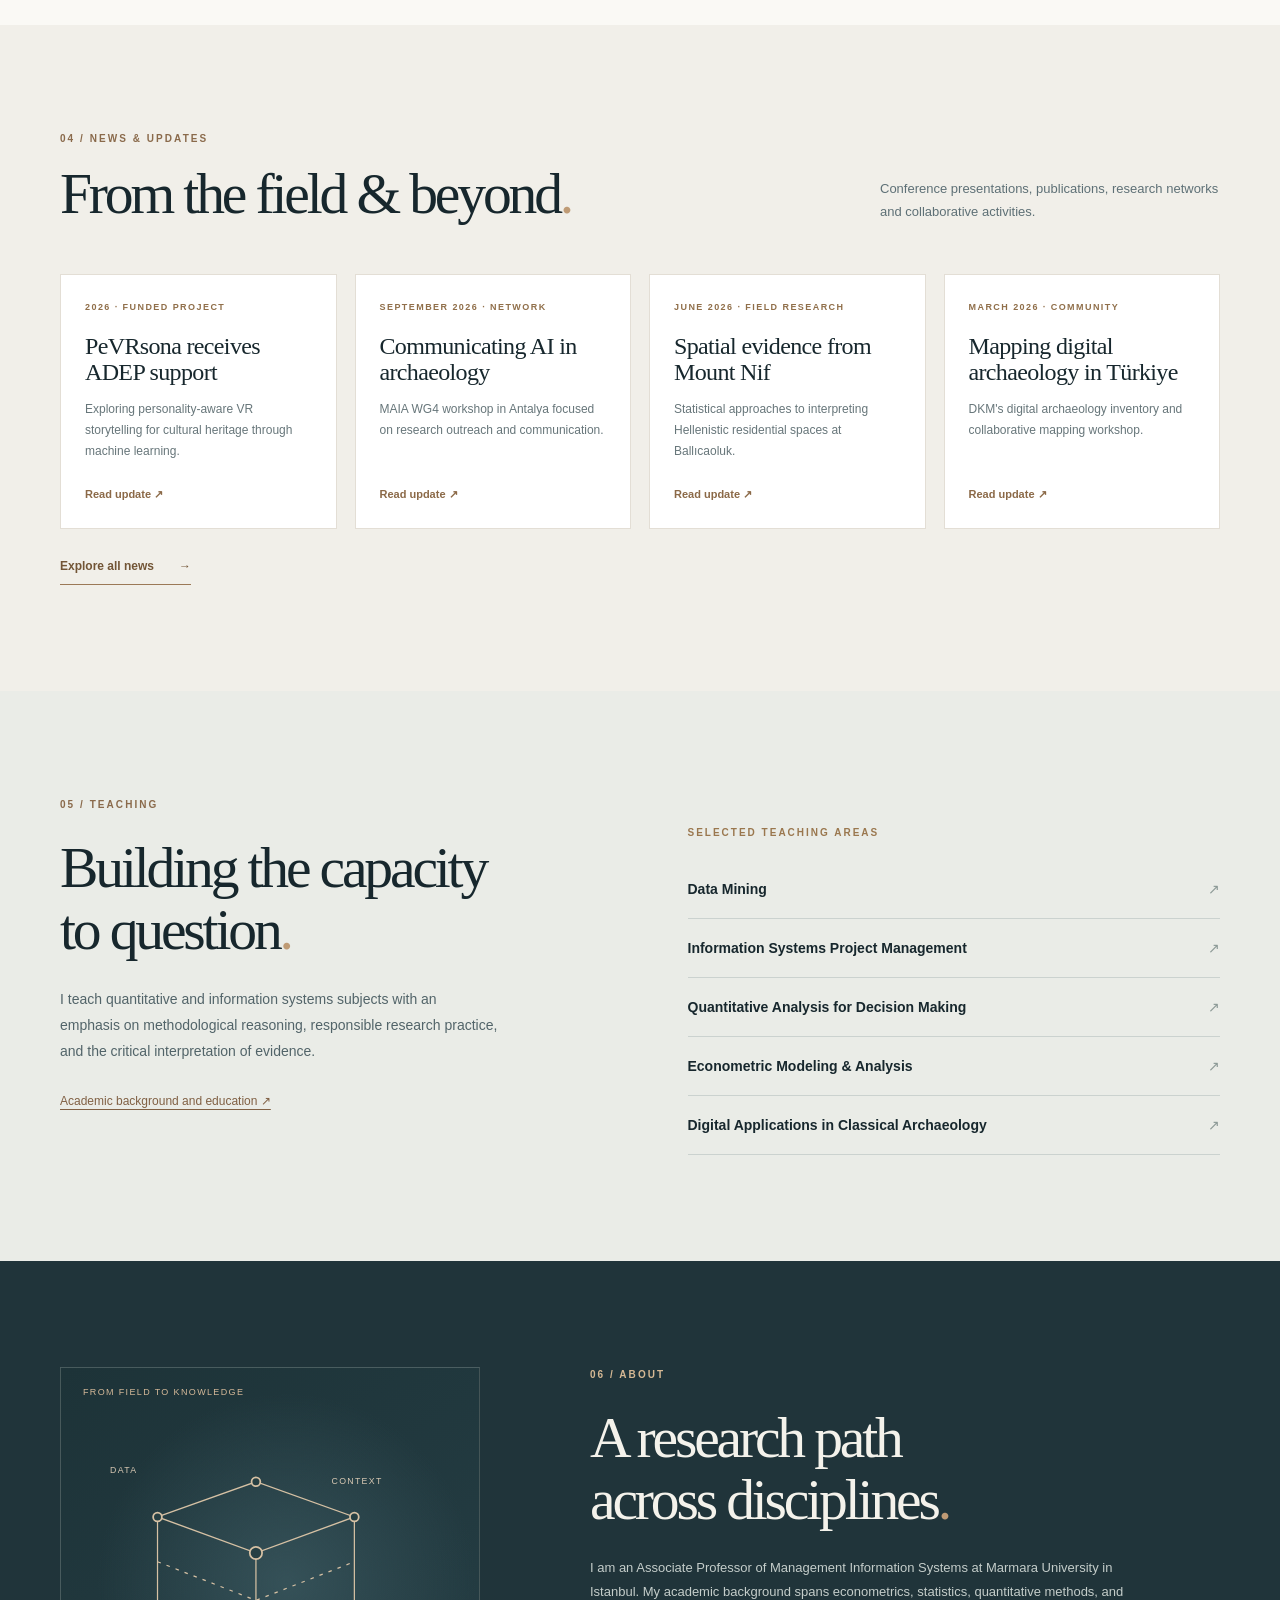
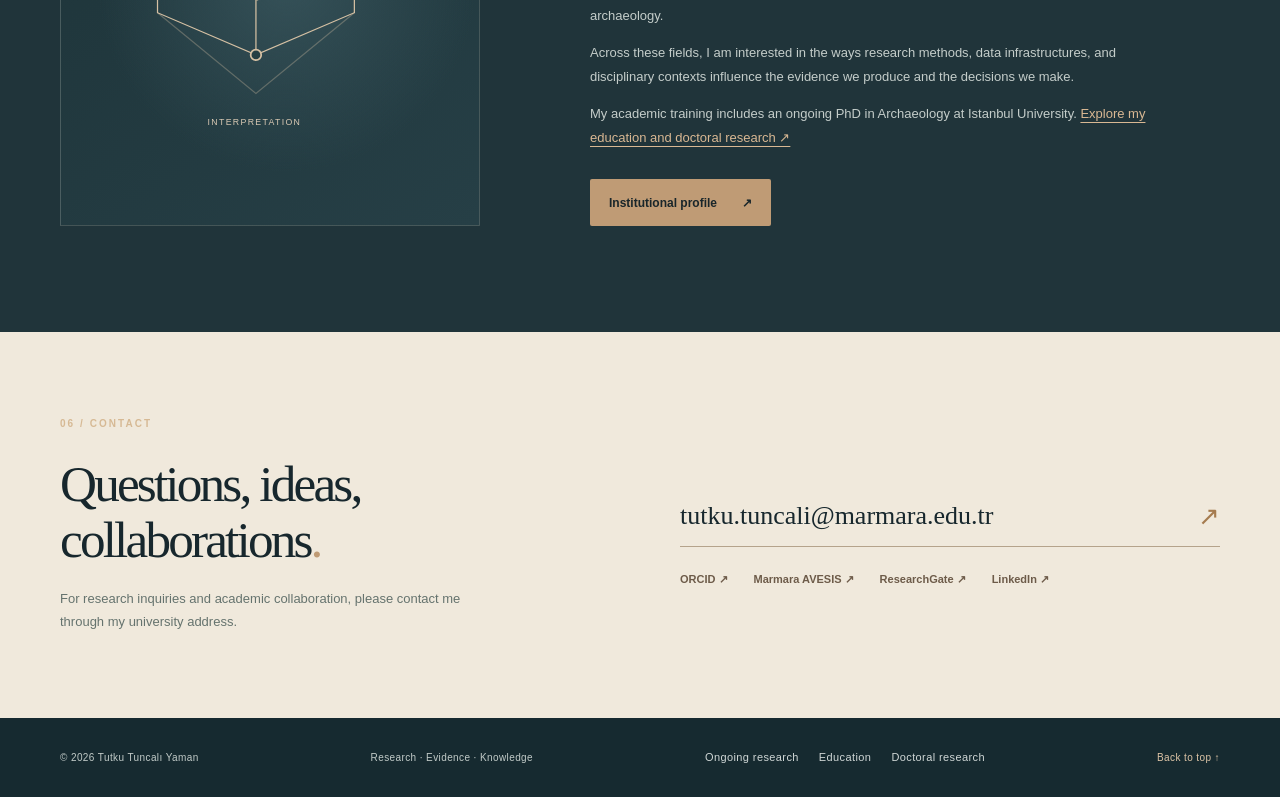
==== commit 264798dd: "Update index.html" ====
--- a/index.html
+++ b/index.html
@@ -107,7 +107,7 @@
 </div><aside aria-label="Research group at Marmara University" class="home-lab-feature">
 <div class="home-lab-copy">
 <p class="home-lab-label">RESEARCH GROUP · MARMARA UNIVERSITY</p>
-<h3>MarMISLab — Marmara MIS Lab</h3>
+<h3>MarMISLab</h3>
 <p>Collaborative research, student learning and interdisciplinary exchange in information systems and data analytics.</p>
 </div>
 <a aria-label="Visit the MarMISLab research group website" class="home-lab-link" href="https://avesis.marmara.edu.tr/arastirma-grubu/marmislab" rel="noopener noreferrer" target="_blank">Visit the lab <span aria-hidden="true">↗</span></a>
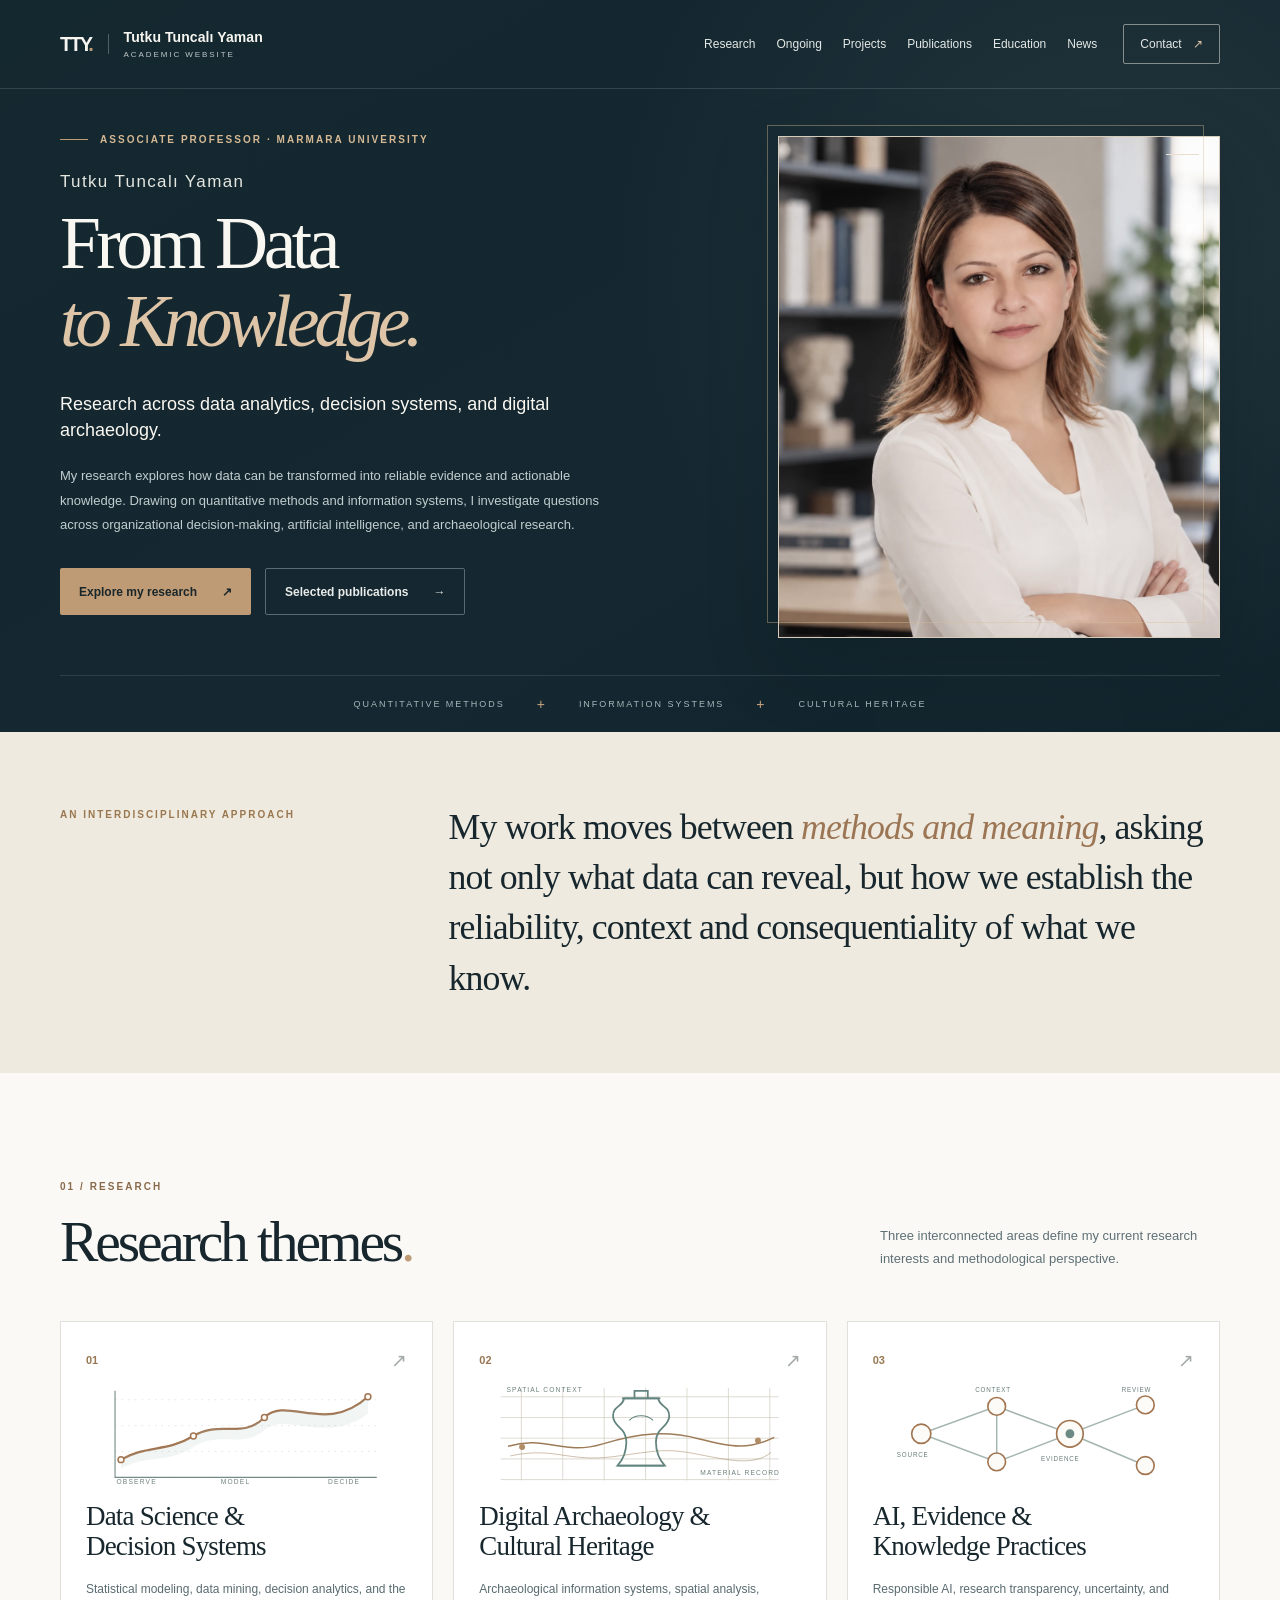
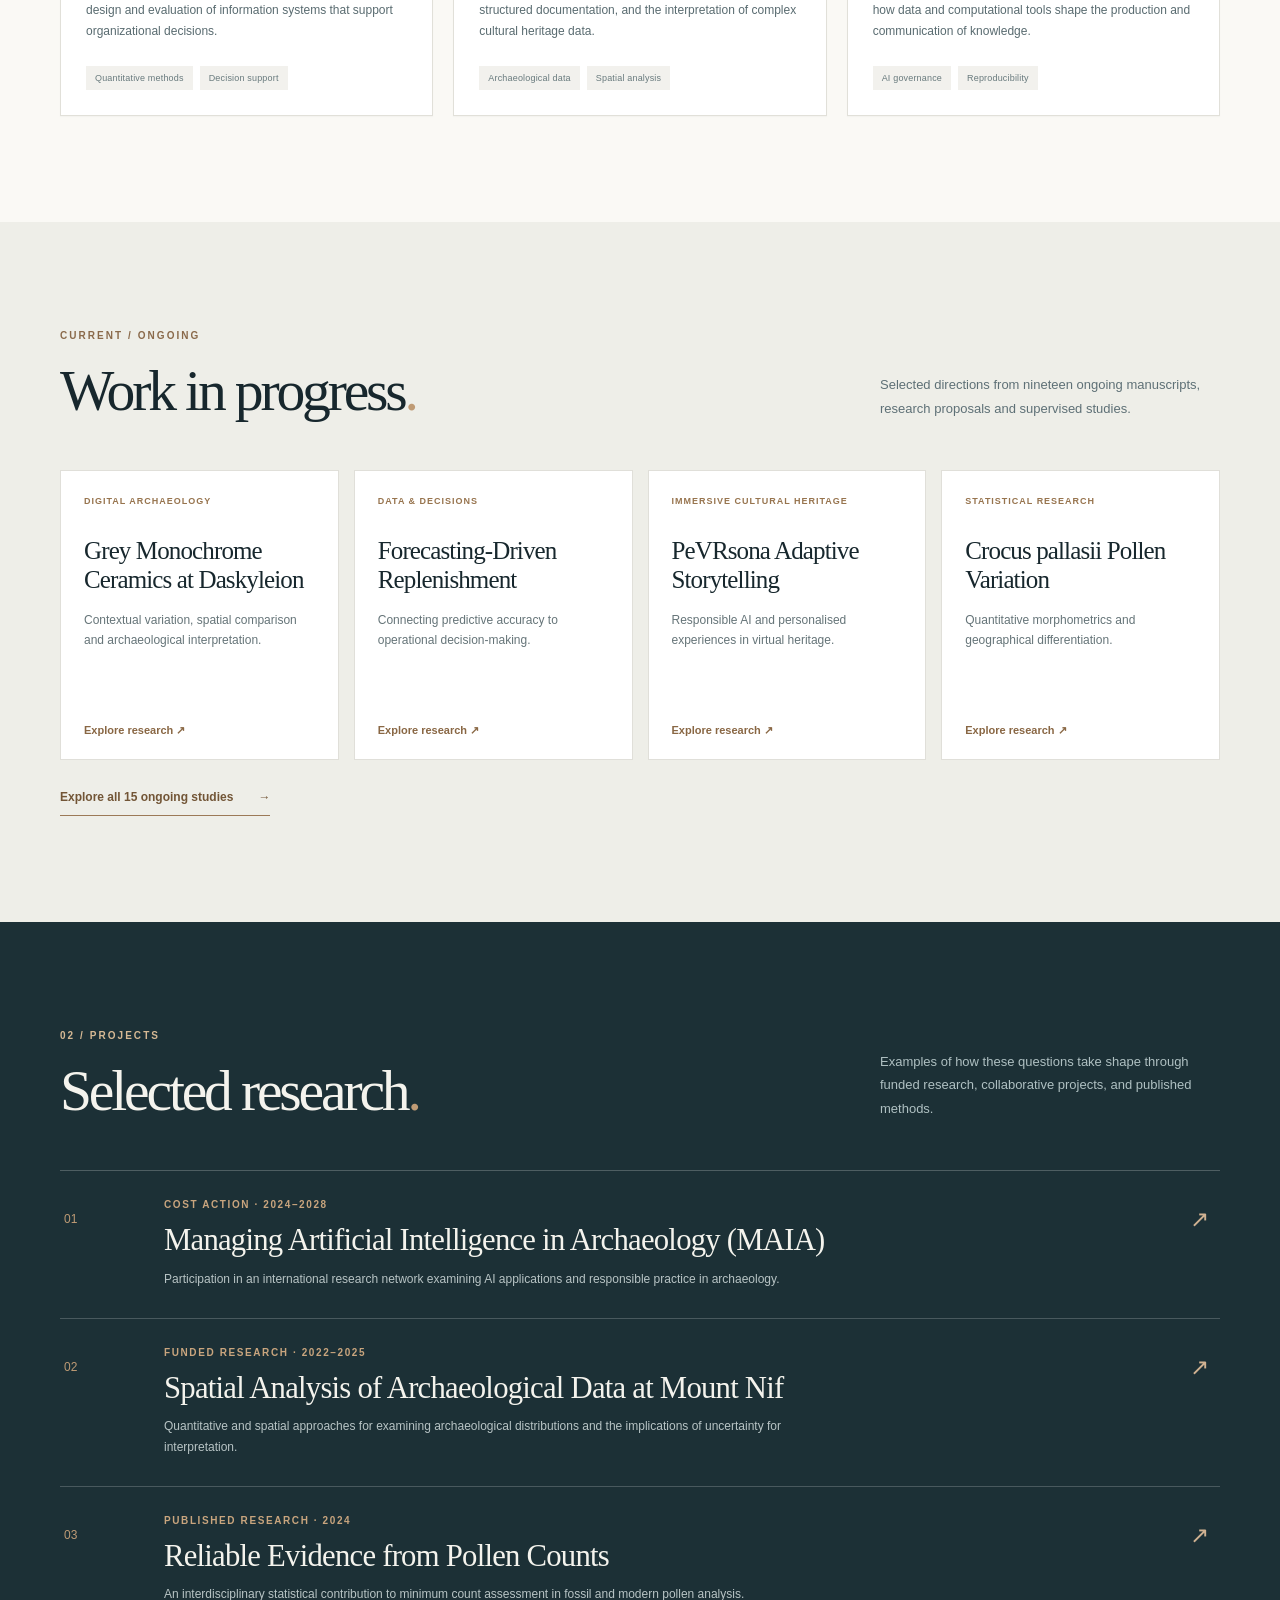
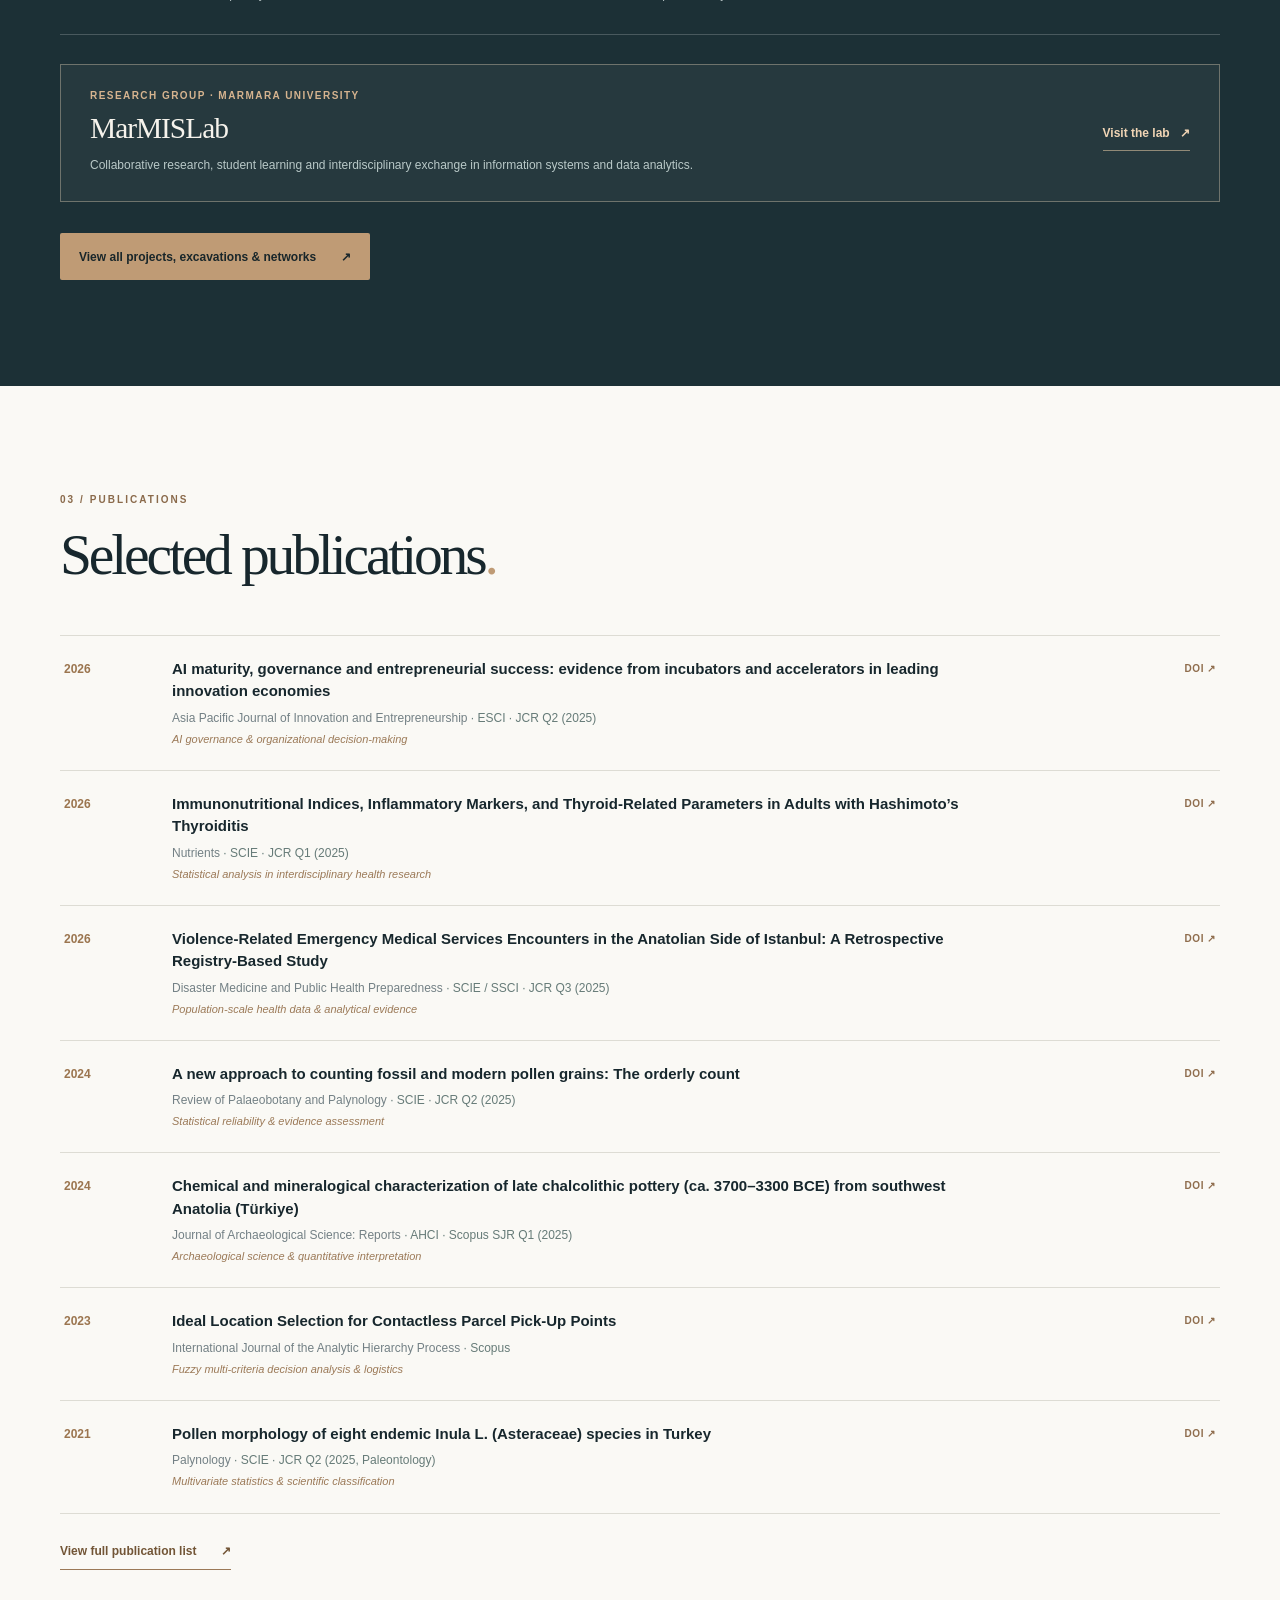
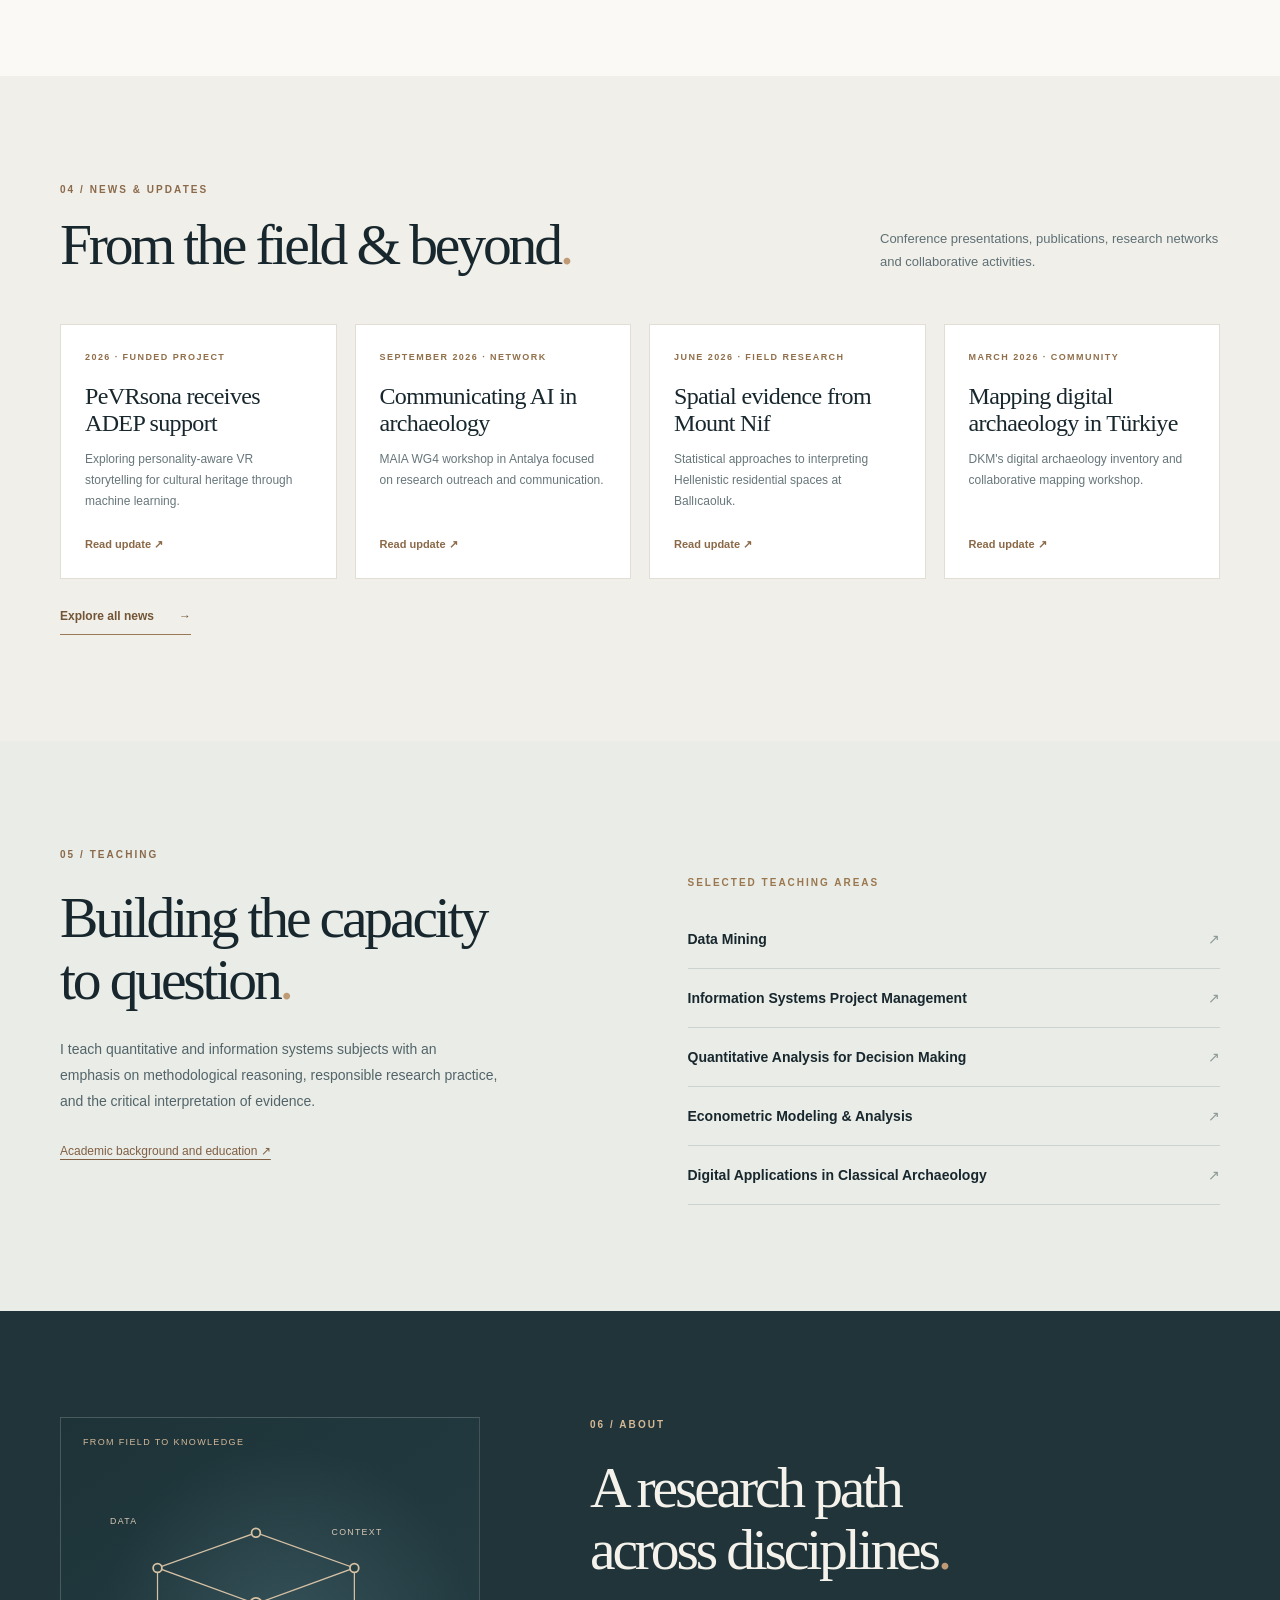
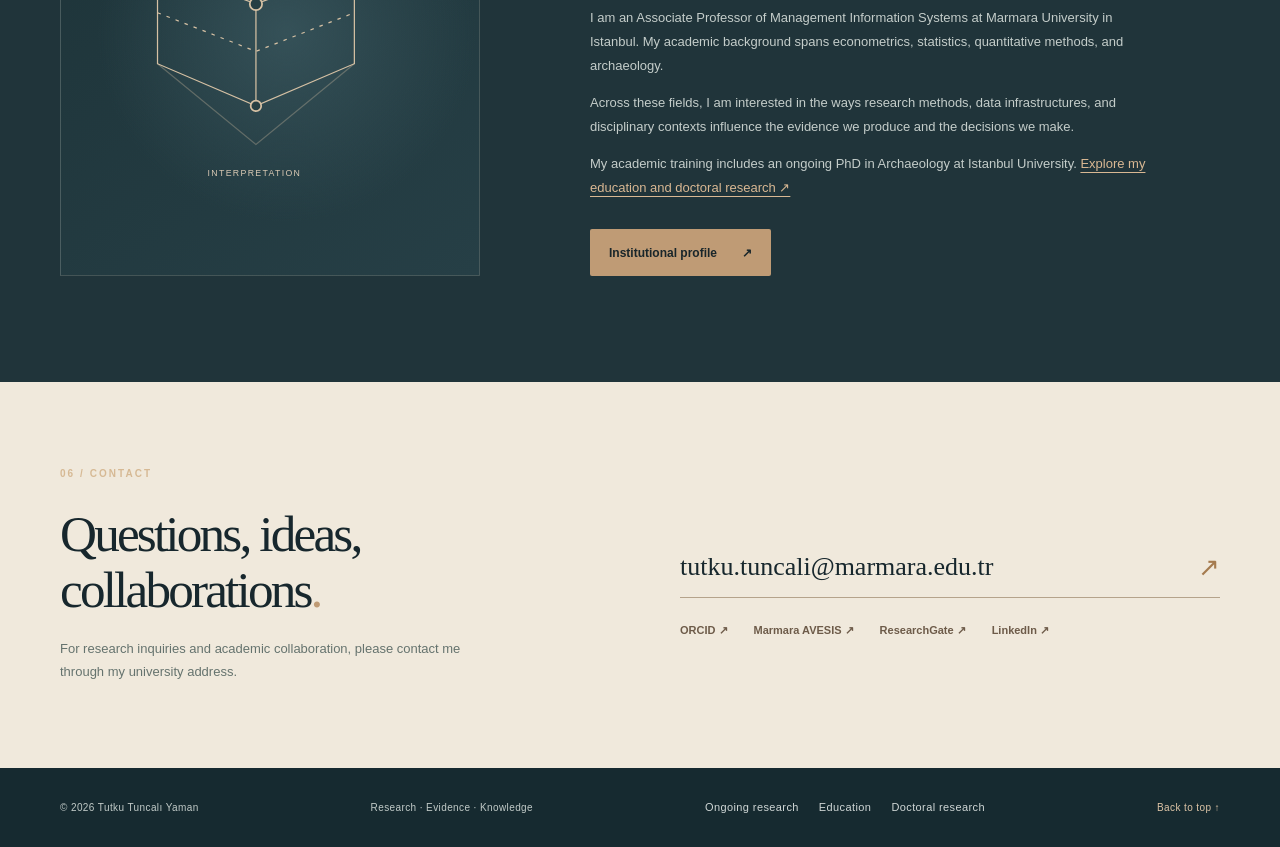
==== commit 36b6a1cb: "Update index.html" ====
--- a/index.html
+++ b/index.html
@@ -44,7 +44,7 @@
 <section aria-label="Research statement" class="intro-band">
 <div class="wrap intro-inner">
 <p class="mini-label">AN INTERDISCIPLINARY APPROACH</p>
-<p>My work moves between <em>methods and meaning</em>, asking not only what data can reveal, but how we establish the reliability, context, and usefulness of what we know.</p>
+<p>My work moves between <em>methods and meaning</em>, asking not only what data can reveal, but how we establish the reliability, context and consequentiality of what we know.</p>
 </div>
 </section>
 <section aria-labelledby="research-heading" class="section research-section" id="research">
